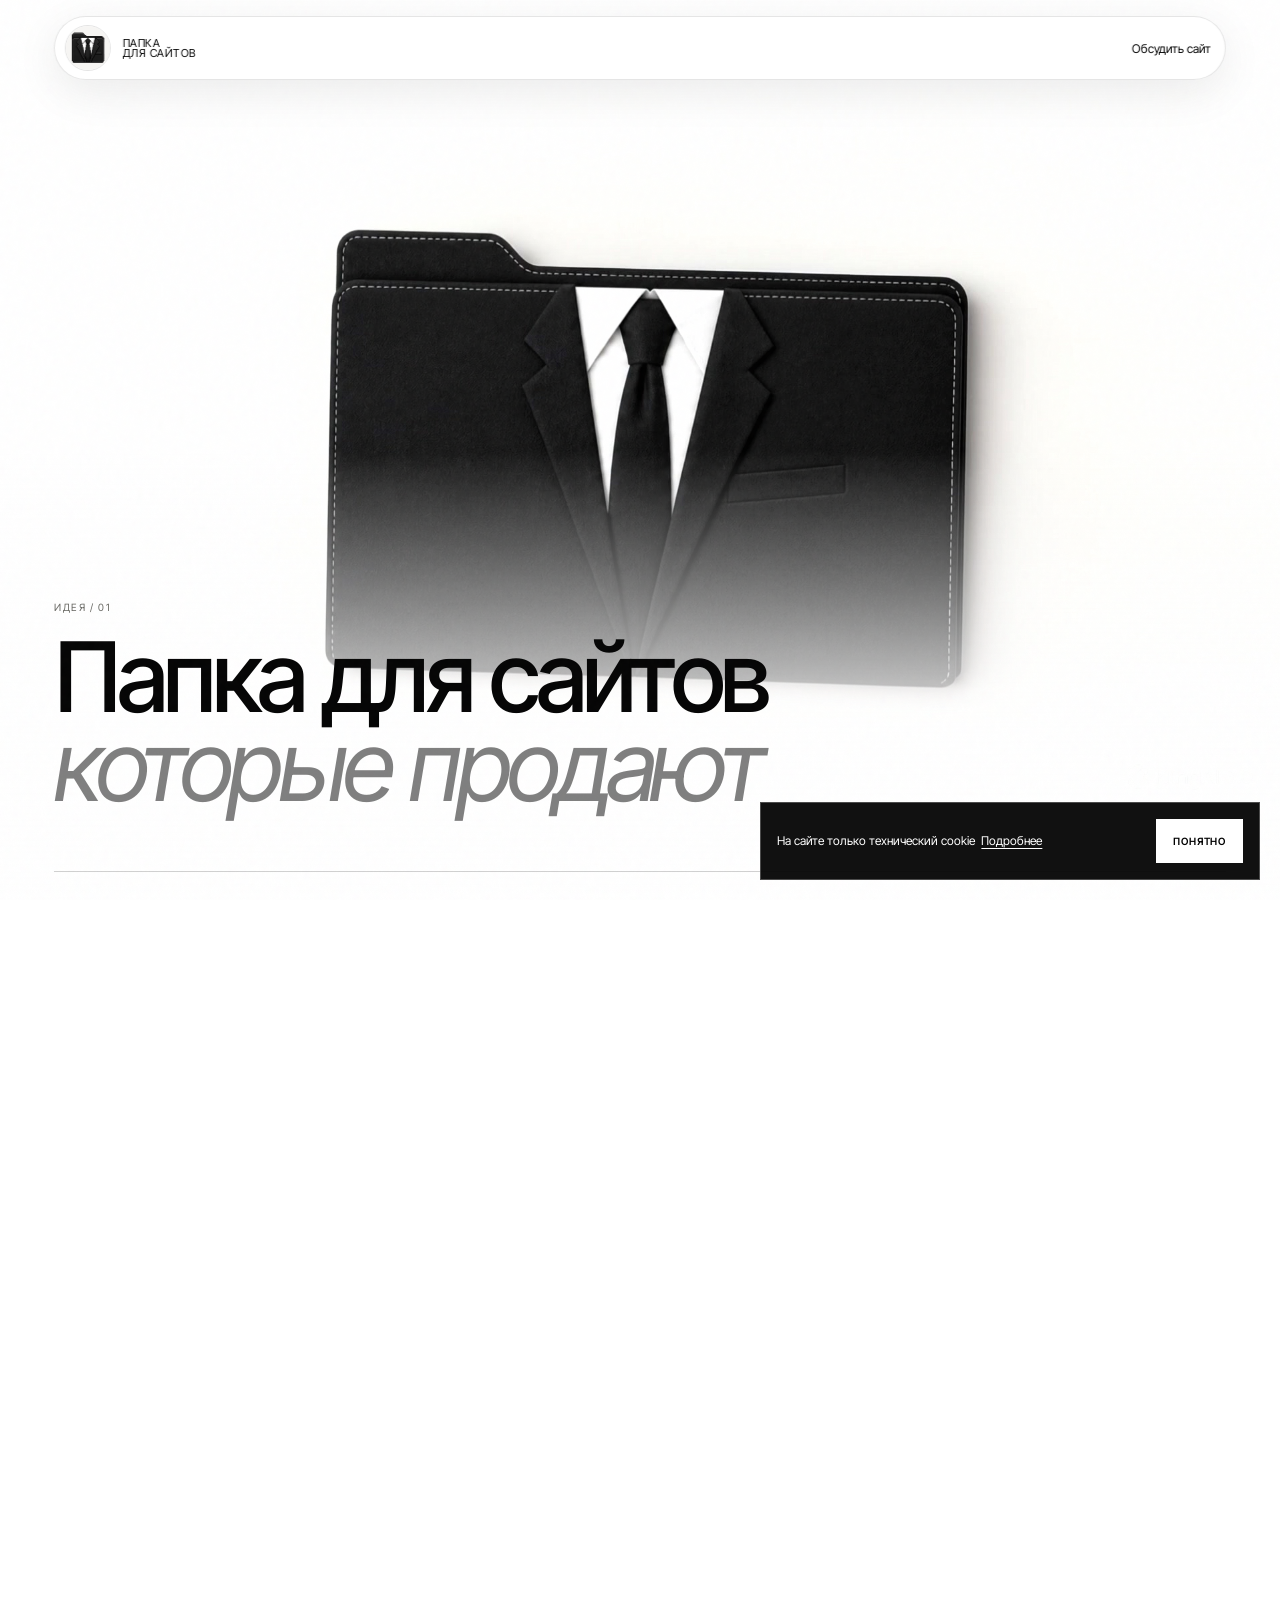
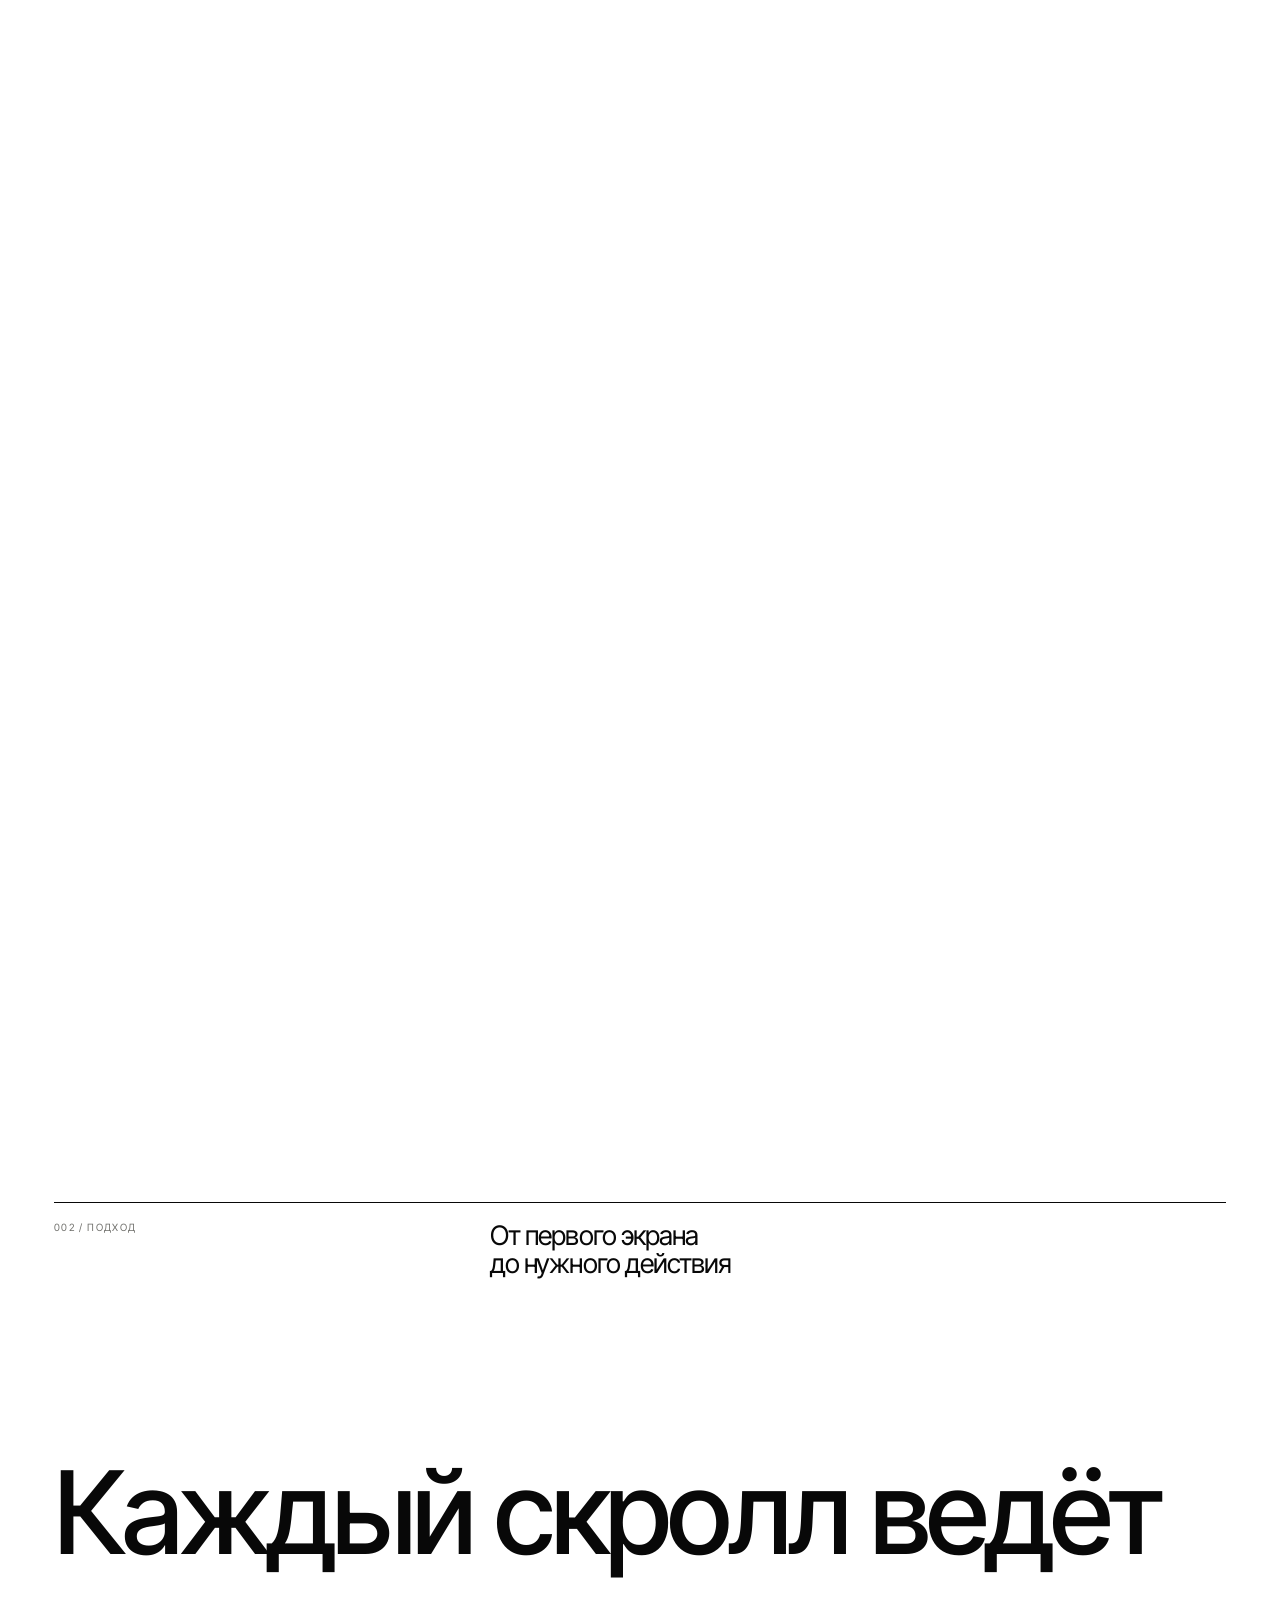
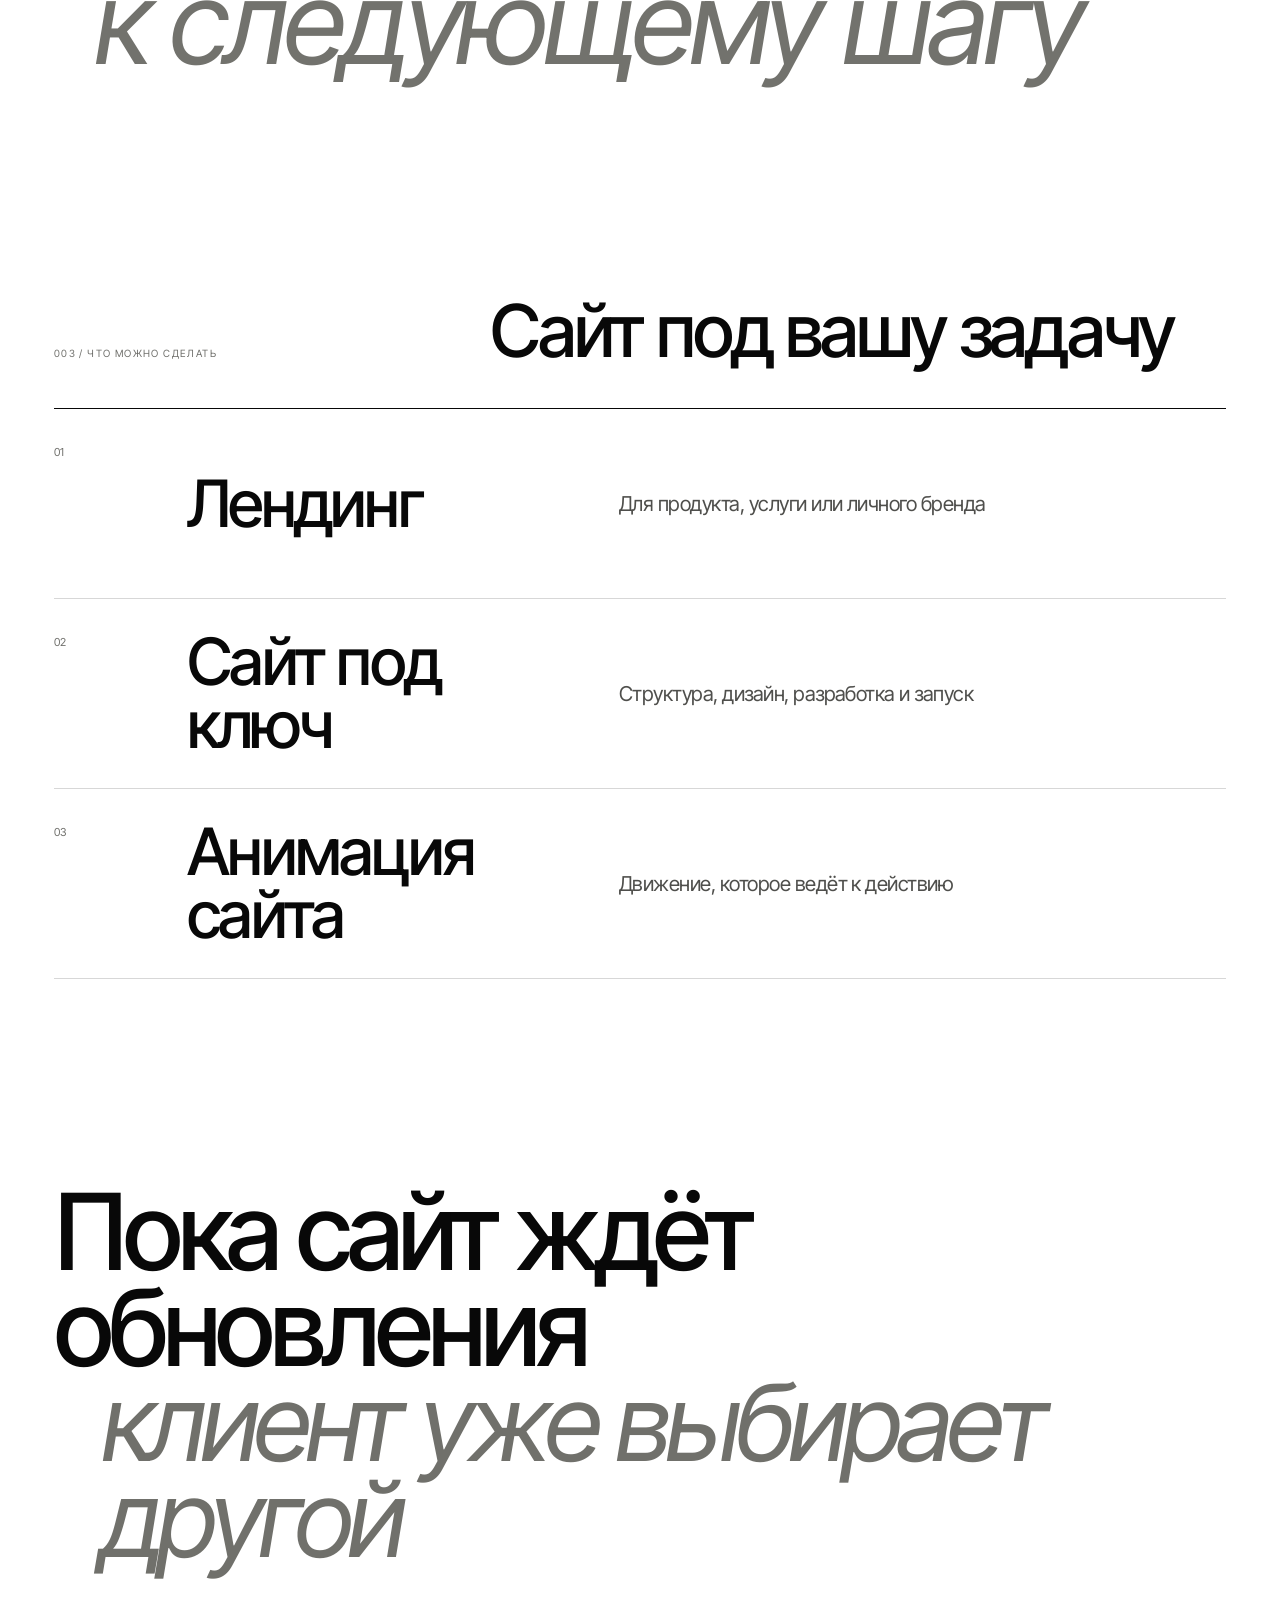
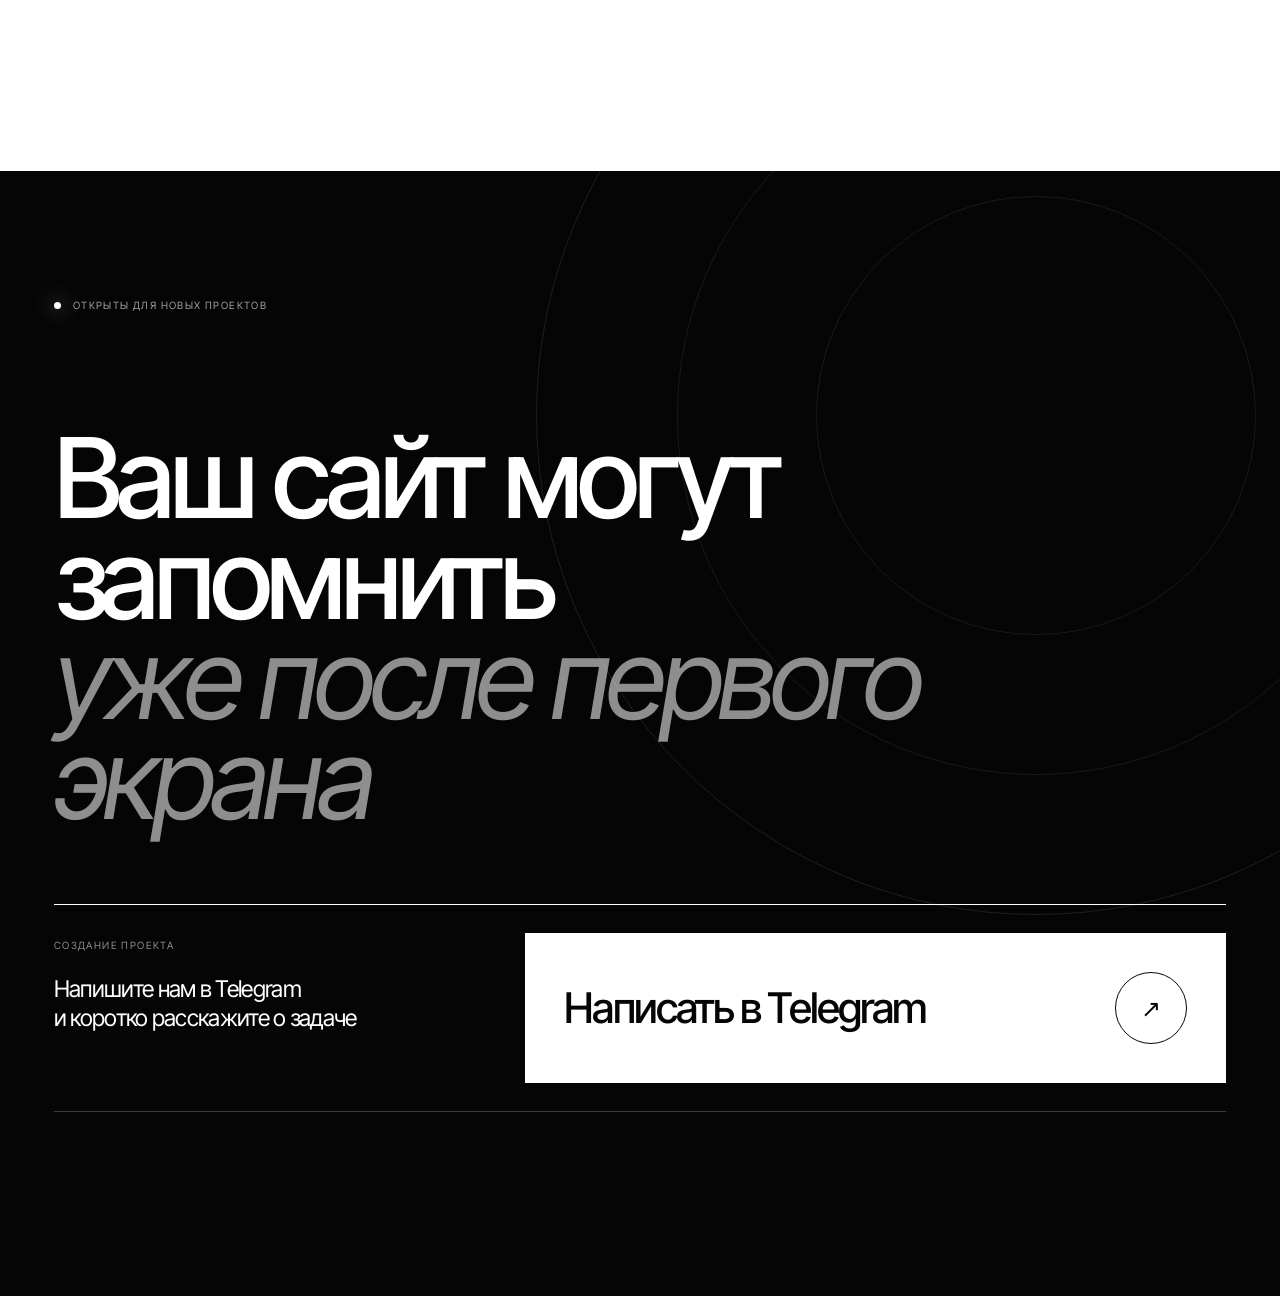
==== index.html @ aedc1858 "Restore folder-led hero and simplify contact" ====
<!doctype html>
<html lang="ru">
<head>
  <meta charset="UTF-8">
  <meta name="viewport" content="width=device-width, initial-scale=1.0">
  <meta name="description" content="Лендинги и сайты под ключ с сильной структурой, выразительным визуалом и анимацией">
  <meta name="theme-color" content="#ffffff">
  <title>Папка для сайтов, которые продают</title>
  <link rel="stylesheet" href="styles.css?v=20260715-4">
</head>
<body>
  <a class="skip-link" href="#main">Перейти к содержанию</a>
  <div class="grain" aria-hidden="true"></div>
  <div class="cursor-dot" aria-hidden="true"></div>

  <header class="site-header" data-header>
    <a class="brand" href="#top" aria-label="Папка для сайтов, наверх">
      <img class="brand-logo" src="logo-folder.jpg" alt="">
      <span>Папка<br>для сайтов</span>
    </a>
    <a class="header-link" href="#contact">Обсудить сайт</a>
  </header>

  <main id="main">
    <section class="attention-story folder-showcase" id="top" aria-label="Папка для сайтов, которые продают" data-attention-story>
      <div class="attention-stage">
        <video class="attention-video" data-attention-video muted playsinline preload="auto" poster="folder-scroll-poster.jpg" aria-label="Чёрная папка раскрывается и показывает страницы сайтов">
          <source src="folder-scroll-web.mp4" type="video/mp4">
        </video>
        <div class="attention-vignette" aria-hidden="true"></div>
        <div class="attention-lines" aria-hidden="true"></div>

        <div class="attention-copy is-active" data-attention-copy>
          <span>Идея / 01</span>
          <h1>Папка для сайтов<br><em>которые продают</em></h1>
        </div>

        <div class="attention-copy" data-attention-copy>
          <span>Внутри / 02</span>
          <h2>Структура и визуал<br><em>движение и разработка</em></h2>
        </div>

        <div class="attention-copy attention-copy-final" data-attention-copy>
          <span>Результат / 03</span>
          <h2>Каждый экран ведёт<br><em>к следующему действию</em></h2>
          <a href="#contact">Хочу такой сайт <span aria-hidden="true">↘</span></a>
        </div>

        <div class="attention-progress" aria-hidden="true"><i data-attention-progress></i></div>
      </div>
    </section>

    <section class="approach" id="approach">
      <div class="wrap">
        <div class="approach-top reveal">
          <span>002 / Подход</span>
          <p>От первого экрана<br>до нужного действия</p>
        </div>

        <h2 class="approach-title reveal">Каждый скролл ведёт<br><em>к следующему шагу</em></h2>

      </div>
    </section>

    <section class="services" id="services">
      <div class="wrap">
        <div class="services-head reveal">
          <span>003 / Что можно сделать</span>
          <h2>Сайт под вашу задачу</h2>
        </div>

        <div class="service-list">
          <article class="service reveal">
            <span>01</span>
            <h3>Лендинг</h3>
            <p>Для продукта, услуги или личного бренда</p>
          </article>
          <article class="service reveal">
            <span>02</span>
            <h3>Сайт под ключ</h3>
            <p>Структура, дизайн, разработка и запуск</p>
          </article>
          <article class="service reveal">
            <span>03</span>
            <h3>Анимация сайта</h3>
            <p>Движение, которое ведёт к действию</p>
          </article>
        </div>

        <p class="fomo-line reveal">Пока сайт ждёт обновления<br><em>клиент уже выбирает другой</em></p>
      </div>
    </section>

    <section class="contact dark-section" id="contact">
      <div class="contact-orbit" aria-hidden="true"></div>
      <div class="wrap contact-inner">
        <p class="contact-label reveal"><span></span> Открыты для новых проектов</p>
        <h2 class="reveal">Ваш сайт могут запомнить<br><em>уже после первого экрана</em></h2>

        <div class="contact-panel reveal">
          <div class="contact-copy">
            <span>Создание проекта</span>
            <p>Напишите нам в Telegram<br>и коротко расскажите о задаче</p>
          </div>
          <a class="telegram-cta" href="https://telegram.me/kudaevgram" target="_blank" rel="noopener noreferrer">
            <strong>Написать в Telegram</strong>
            <i aria-hidden="true">↗</i>
          </a>
        </div>

        <footer class="footer reveal">
          <span>© 2026</span>
          <div>
            <a href="https://telegram.me/kudaevgram" target="_blank" rel="noopener noreferrer">Telegram</a>
            <a href="privacy.html">Конфиденциальность</a>
            <a href="cookies.html">Cookies</a>
          </div>
          <button type="button" data-to-top>Наверх ↑</button>
        </footer>
      </div>
    </section>
  </main>

  <aside class="cookie-notice" data-cookie-notice hidden aria-label="Уведомление о cookies">
    <p>На сайте только технический cookie <a href="cookies.html">Подробнее</a></p>
    <button type="button" data-cookie-accept>Понятно</button>
  </aside>

  <script src="script.js?v=20260715-2"></script>
</body>
</html>
---- styles.css ----
@font-face {
  font-family: "Inter Tight";
  src: url("fonts/inter-tight-cyrillic.woff2") format("woff2");
  font-style: normal;
  font-weight: 400 600;
  font-display: swap;
  unicode-range: U+0301, U+0400-045F, U+0490-0491, U+04B0-04B1, U+2116;
}

@font-face {
  font-family: "Inter Tight";
  src: url("fonts/inter-tight-latin.woff2") format("woff2");
  font-style: normal;
  font-weight: 400 600;
  font-display: swap;
  unicode-range: U+0000-00FF, U+0131, U+0152-0153, U+02BB-02BC, U+02C6, U+02DA, U+02DC, U+0304, U+0308, U+0329, U+2000-206F, U+20AC, U+2122, U+2191, U+2193, U+2212, U+2215, U+FEFF, U+FFFD;
}

@font-face {
  font-family: "Inter Tight";
  src: url("fonts/inter-tight-italic-cyrillic.woff2") format("woff2");
  font-style: italic;
  font-weight: 400 600;
  font-display: swap;
  unicode-range: U+0301, U+0400-045F, U+0490-0491, U+04B0-04B1, U+2116;
}

@font-face {
  font-family: "Inter Tight";
  src: url("fonts/inter-tight-italic-latin.woff2") format("woff2");
  font-style: italic;
  font-weight: 400 600;
  font-display: swap;
  unicode-range: U+0000-00FF, U+0131, U+0152-0153, U+02BB-02BC, U+02C6, U+02DA, U+02DC, U+0304, U+0308, U+0329, U+2000-206F, U+20AC, U+2122, U+2191, U+2193, U+2212, U+2215, U+FEFF, U+FFFD;
}

:root {
  --paper: #fff;
  --ink: #080808;
  --muted: #6f6f6b;
  --line: rgba(8, 8, 8, .16);
  --line-dark: rgba(255, 255, 255, .22);
  --pad: clamp(20px, 4.2vw, 72px);
  --ease: cubic-bezier(.16, 1, .3, 1);
}

* { box-sizing: border-box; }

html { scroll-behavior: smooth; }

body {
  margin: 0;
  color: var(--ink);
  background: var(--paper);
  font-family: "Inter Tight", Inter, -apple-system, BlinkMacSystemFont, "Helvetica Neue", Arial, sans-serif;
  font-kerning: normal;
  text-rendering: optimizeLegibility;
  overflow-x: hidden;
}

a { color: inherit; text-decoration: none; }
button { color: inherit; font: inherit; }
img, video { display: block; max-width: 100%; }
em { font-style: italic; font-weight: 400; }

a:focus-visible,
button:focus-visible {
  outline: 2px solid currentColor;
  outline-offset: 4px;
}

.skip-link {
  position: fixed;
  z-index: 300;
  top: 10px;
  left: 10px;
  padding: 12px 16px;
  background: #fff;
  color: #000;
  transform: translateY(-160%);
  transition: transform .2s ease;
}

.skip-link:focus { transform: none; }

.wrap {
  width: min(1440px, calc(100% - var(--pad) * 2));
  margin-inline: auto;
}

.grain {
  position: fixed;
  inset: 0;
  z-index: 90;
  pointer-events: none;
  opacity: .026;
  background-image: url("data:image/svg+xml,%3Csvg viewBox='0 0 180 180' xmlns='http://www.w3.org/2000/svg'%3E%3Cfilter id='n'%3E%3CfeTurbulence type='fractalNoise' baseFrequency='.72' numOctaves='4' stitchTiles='stitchTiles'/%3E%3C/filter%3E%3Crect width='100%25' height='100%25' filter='url(%23n)' opacity='.9'/%3E%3C/svg%3E");
}

.cursor-dot {
  position: fixed;
  z-index: 200;
  top: 0;
  left: 0;
  width: 12px;
  height: 12px;
  border-radius: 50%;
  background: #fff;
  mix-blend-mode: difference;
  pointer-events: none;
  transform: translate(-100px, -100px);
  transition: width .2s ease, height .2s ease;
}

.cursor-dot.is-active { width: 34px; height: 34px; }

.site-header {
  position: fixed;
  z-index: 100;
  top: 16px;
  left: 50%;
  width: min(1440px, calc(100% - var(--pad) * 2));
  height: 64px;
  display: flex;
  align-items: center;
  justify-content: space-between;
  padding: 8px 14px 8px 10px;
  color: var(--ink);
  background: rgba(255, 255, 255, .76);
  border: 1px solid rgba(8, 8, 8, .1);
  border-radius: 999px;
  box-shadow: 0 12px 44px rgba(0, 0, 0, .08);
  backdrop-filter: blur(22px) saturate(1.15);
  -webkit-backdrop-filter: blur(22px) saturate(1.15);
  pointer-events: none;
  transform: translateX(-50%);
  transition: color .3s ease, background .3s ease, border-color .3s ease, box-shadow .3s ease;
}

.site-header.is-dark {
  color: #fff;
  background: rgba(12, 12, 12, .68);
  border-color: rgba(255, 255, 255, .16);
  box-shadow: 0 14px 48px rgba(0, 0, 0, .22);
}

.brand,
.header-link { pointer-events: auto; }

.brand {
  display: inline-flex;
  align-items: center;
  gap: 12px;
  min-height: 48px;
  font-size: 11px;
  line-height: .95;
  text-transform: uppercase;
  letter-spacing: .04em;
}

.brand-logo {
  width: 46px;
  height: 46px;
  object-fit: cover;
  border-radius: 50%;
  border: 1px solid rgba(127, 127, 127, .22);
}

.header-link {
  min-height: 48px;
  display: inline-flex;
  align-items: center;
  font-size: 12px;
  transition: opacity .2s ease;
}

.header-link:hover { opacity: .55; }

.folder-story { position: relative; height: 310vh; background: #fff; }

.folder-stage {
  position: sticky;
  top: 0;
  height: 100svh;
  min-height: 620px;
  overflow: hidden;
  background: #fff;
}

.folder-grid {
  position: absolute;
  inset: 0;
  z-index: 0;
  opacity: .22;
  background-image:
    linear-gradient(rgba(0, 0, 0, .045) 1px, transparent 1px),
    linear-gradient(90deg, rgba(0, 0, 0, .045) 1px, transparent 1px);
  background-size: 8vw 8vw;
  mask-image: linear-gradient(to bottom, #000, transparent 70%);
}

.folder-media {
  position: absolute;
  z-index: 1;
  inset: clamp(320px, 38vh, 370px) 0 0;
  opacity: 1;
  transform: scale(1.01);
  will-change: transform, opacity;
}

.folder-video {
  width: 100%;
  height: 100%;
  object-fit: contain;
  object-position: center bottom;
  background: #fff;
  filter: contrast(1.015) brightness(1.01);
  transform-origin: center bottom;
  will-change: transform;
}

.hero-copy {
  position: absolute;
  z-index: 3;
  left: var(--pad);
  right: var(--pad);
  top: clamp(136px, 16vh, 160px);
  max-width: min(1040px, calc(100% - var(--pad) * 2));
  will-change: transform, opacity;
}

.section-code,
.hero-copy p {
  margin: 0 0 18px;
  color: #5f5f5b;
  font-size: 10px;
  font-weight: 600;
  text-transform: uppercase;
  letter-spacing: .14em;
}

.hero-copy h1 {
  max-width: 1040px;
  margin: 0;
  color: #000;
  font-size: clamp(56px, 5.6vw, 102px);
  line-height: .95;
  letter-spacing: -.036em;
  font-weight: 500;
  text-wrap: balance;
}

.hero-copy h1 em {
  display: inline-block;
  margin-left: .34em;
  font-size: .9em;
}

.folder-finish {
  position: absolute;
  z-index: 4;
  left: var(--pad);
  top: clamp(126px, 15.5vh, 164px);
  opacity: 0;
  transform: translateY(30px);
  will-change: transform, opacity;
}

.folder-finish p {
  margin: 0 0 14px;
  color: #6d6d68;
  font-size: 10px;
  font-weight: 600;
  text-transform: uppercase;
  letter-spacing: .14em;
}

.folder-finish strong {
  display: block;
  margin-bottom: 22px;
  font-size: clamp(46px, 5vw, 80px);
  line-height: .96;
  letter-spacing: -.04em;
  font-weight: 500;
}

.folder-finish a,
.attention-copy a {
  min-height: 44px;
  display: inline-flex;
  align-items: center;
  gap: 20px;
  border-bottom: 1px solid;
  font-size: 14px;
}

.scroll-cue {
  position: absolute;
  z-index: 5;
  right: var(--pad);
  bottom: 32px;
  display: flex;
  align-items: center;
  gap: 16px;
  color: #555;
  font-size: 9px;
  text-transform: uppercase;
  letter-spacing: .14em;
}

.scroll-cue i {
  width: 1px;
  height: 42px;
  background: #111;
  transform-origin: top;
  animation: scrollCue 1.6s ease-in-out infinite;
}

.story-progress {
  position: absolute;
  z-index: 6;
  right: 20px;
  top: 50%;
  display: flex;
  flex-direction: column;
  align-items: center;
  gap: 9px;
  color: #686864;
  font-size: 8px;
}

.story-progress > i {
  width: 1px;
  height: 80px;
  background: rgba(0, 0, 0, .18);
}

.story-progress b {
  display: block;
  width: 1px;
  height: 100%;
  background: #000;
  transform: scaleY(0);
  transform-origin: top;
}

.attention-story { position: relative; height: 350vh; background: #050505; color: #fff; }

.attention-stage {
  position: sticky;
  top: 0;
  height: 100svh;
  min-height: 620px;
  overflow: hidden;
  background: #050505;
}

.attention-video {
  position: absolute;
  z-index: 0;
  inset: 0;
  width: 100%;
  height: 100%;
  object-fit: cover;
  background: #050505;
  filter: grayscale(1) contrast(1.08);
  will-change: transform;
}

.attention-vignette {
  position: absolute;
  z-index: 1;
  inset: 0;
  background:
    linear-gradient(90deg, rgba(0, 0, 0, .78) 0%, rgba(0, 0, 0, .15) 62%, rgba(0, 0, 0, .48) 100%),
    linear-gradient(0deg, rgba(0, 0, 0, .68), transparent 48%);
}

.attention-lines {
  position: absolute;
  z-index: 2;
  inset: 0;
  opacity: .15;
  background-image: linear-gradient(90deg, transparent calc(50% - .5px), rgba(255, 255, 255, .36) 50%, transparent calc(50% + .5px));
}

.attention-copy {
  position: absolute;
  z-index: 3;
  left: var(--pad);
  right: var(--pad);
  bottom: clamp(74px, 10vh, 120px);
  opacity: 0;
  transform: translateY(36px);
  pointer-events: none;
  will-change: transform, opacity;
}

.attention-copy.is-active { pointer-events: auto; }

.attention-copy > span {
  display: block;
  margin-bottom: 20px;
  color: rgba(255, 255, 255, .65);
  font-size: 10px;
  text-transform: uppercase;
  letter-spacing: .16em;
}

.attention-copy :is(h1, h2) {
  max-width: 1240px;
  margin: 0;
  font-size: clamp(58px, 7.6vw, 132px);
  line-height: .91;
  letter-spacing: -.045em;
  font-weight: 500;
}

.attention-copy :is(h1, h2) em { color: rgba(255, 255, 255, .6); }

.attention-copy a {
  margin-top: 32px;
  color: #fff;
}

.attention-progress {
  position: absolute;
  z-index: 5;
  left: var(--pad);
  right: var(--pad);
  bottom: 28px;
  height: 1px;
  background: rgba(255, 255, 255, .18);
}

.attention-progress i {
  display: block;
  width: 100%;
  height: 1px;
  background: #fff;
  transform: scaleX(0);
  transform-origin: left;
}

.approach {
  position: relative;
  padding: clamp(110px, 15vw, 220px) 0 clamp(130px, 17vw, 260px);
  background: #fff;
}

.approach-top {
  display: grid;
  grid-template-columns: .7fr 1.3fr;
  gap: 40px;
  align-items: start;
  padding-top: 18px;
  border-top: 1px solid var(--ink);
}

.approach-top span,
.services-head > span {
  color: var(--muted);
  font-size: 10px;
  text-transform: uppercase;
  letter-spacing: .14em;
}

.approach-top p {
  margin: 0;
  font-size: clamp(20px, 2.1vw, 34px);
  line-height: 1.05;
  letter-spacing: -.035em;
}

.approach-title {
  margin: clamp(100px, 14vw, 210px) 0 0;
  font-size: clamp(60px, 9vw, 148px);
  line-height: .96;
  letter-spacing: -.035em;
  font-weight: 500;
}

.approach-title em { display: inline-block; margin-left: .36em; color: #72726d; }

.services { padding: 0 0 clamp(130px, 16vw, 240px); background: #fff; }

.services-head {
  display: grid;
  grid-template-columns: .7fr 1.3fr;
  gap: 40px;
  align-items: baseline;
  padding-bottom: 40px;
}

.services-head h2 {
  margin: 0;
  font-size: clamp(42px, 5.7vw, 86px);
  line-height: 1;
  letter-spacing: -.04em;
  font-weight: 500;
}

.service-list { border-top: 1px solid var(--ink); }

.service {
  display: grid;
  grid-template-columns: .18fr .72fr 1.1fr;
  gap: 34px;
  align-items: center;
  min-height: 190px;
  border-bottom: 1px solid var(--line);
}

.service > span {
  color: var(--muted);
  font-size: 11px;
  align-self: start;
  padding-top: 36px;
}

.service h3 {
  margin: 0;
  font-size: clamp(40px, 5.1vw, 82px);
  line-height: .96;
  letter-spacing: -.042em;
  font-weight: 500;
}

.service p {
  max-width: 390px;
  margin: 0;
  color: #4f4f4c;
  font-size: clamp(17px, 1.6vw, 25px);
  line-height: 1.3;
  letter-spacing: -.025em;
}

.fomo-line {
  margin: clamp(130px, 16vw, 230px) 0 0;
  font-size: clamp(55px, 8.3vw, 132px);
  line-height: .9;
  letter-spacing: -.048em;
  font-weight: 500;
}

.fomo-line em { display: inline-block; margin-left: .45em; color: #70706b; }

.contact {
  position: relative;
  min-height: 100svh;
  padding-top: clamp(90px, 10vw, 150px);
  overflow: hidden;
  background: #050505;
  color: #fff;
}

.contact-orbit {
  position: absolute;
  width: min(1000px, 80vw);
  aspect-ratio: 1;
  right: -20vw;
  top: -20vw;
  border: 1px solid rgba(255, 255, 255, .1);
  border-radius: 50%;
}

.contact-orbit::before,
.contact-orbit::after {
  content: "";
  position: absolute;
  inset: 14%;
  border: 1px solid rgba(255, 255, 255, .08);
  border-radius: inherit;
}

.contact-orbit::after { inset: 28%; }

.contact-inner { position: relative; z-index: 1; min-height: calc(100svh - 90px); display: flex; flex-direction: column; }

.contact-label {
  margin: 0;
  display: flex;
  align-items: center;
  gap: 12px;
  color: rgba(255, 255, 255, .62);
  font-size: 10px;
  text-transform: uppercase;
  letter-spacing: .14em;
}

.contact-label span { width: 7px; height: 7px; border-radius: 50%; background: #fff; box-shadow: 0 0 20px rgba(255, 255, 255, .8); }

.contact h2 {
  margin: clamp(95px, 13vh, 150px) 0 75px;
  font-size: clamp(60px, 8.7vw, 140px);
  line-height: .9;
  letter-spacing: -.048em;
  font-weight: 500;
}

.contact h2 em { color: rgba(255, 255, 255, .55); }

.contact-panel {
  display: grid;
  grid-template-columns: minmax(240px, .72fr) minmax(480px, 1.28fr);
  gap: clamp(30px, 6vw, 100px);
  align-items: stretch;
  padding: 28px 0;
  border-top: 1px solid #fff;
  border-bottom: 1px solid var(--line-dark);
}

.contact-copy > span {
  color: rgba(255, 255, 255, .55);
  font-size: 10px;
  text-transform: uppercase;
  letter-spacing: .14em;
}

.contact-copy p {
  margin: 22px 0 0;
  font-size: clamp(19px, 1.8vw, 28px);
  line-height: 1.25;
  letter-spacing: -.03em;
}

.telegram-cta {
  display: grid;
  grid-template-columns: 1fr auto;
  grid-template-areas: "title icon";
  align-items: center;
  gap: 8px 25px;
  min-height: 150px;
  padding: 22px clamp(22px, 3vw, 44px);
  background: #fff;
  color: #050505;
  border: 1px solid #fff;
  transition: background .25s ease, color .25s ease;
}

.telegram-cta strong {
  grid-area: title;
  align-self: center;
  font-size: clamp(31px, 3.3vw, 52px);
  font-weight: 500;
  line-height: .95;
  letter-spacing: -.045em;
}

.telegram-cta i {
  grid-area: icon;
  width: 72px;
  height: 72px;
  display: grid;
  place-items: center;
  border: 1px solid;
  border-radius: 50%;
  font-size: 24px;
  font-style: normal;
  transition: transform .3s var(--ease);
}

.telegram-cta:hover { background: transparent; color: #fff; }
.telegram-cta:hover i { transform: rotate(45deg); }

.footer {
  margin-top: 85px;
  padding: 25px 0 30px;
  display: flex;
  justify-content: space-between;
  align-items: center;
  color: rgba(255, 255, 255, .5);
  font-size: 10px;
  text-transform: uppercase;
  letter-spacing: .12em;
}

.footer div { display: flex; gap: 30px; }
.footer a:hover { color: #fff; }
.footer button { min-height: 44px; padding: 0; border: 0; background: transparent; cursor: pointer; text-transform: inherit; letter-spacing: inherit; }

.cookie-notice {
  position: fixed;
  z-index: 220;
  right: 20px;
  bottom: 20px;
  width: min(500px, calc(100vw - 40px));
  padding: 16px;
  display: flex;
  align-items: center;
  gap: 20px;
  background: rgba(8, 8, 8, .96);
  border: 1px solid rgba(255, 255, 255, .25);
  color: #fff;
  opacity: 0;
  transform: translateY(18px);
  transition: opacity .3s ease, transform .3s var(--ease);
}

.cookie-notice[hidden] { display: none; }
.cookie-notice.is-visible { opacity: 1; transform: none; }
.cookie-notice p { flex: 1; margin: 0; font-size: 12px; line-height: 1.4; }
.cookie-notice a { margin-left: .28em; text-decoration: underline; text-underline-offset: 3px; }
.cookie-notice button { min-height: 44px; padding: 0 16px; border: 1px solid #fff; background: #fff; color: #000; font-size: 10px; font-weight: 600; text-transform: uppercase; letter-spacing: .08em; cursor: pointer; }

.reveal {
  opacity: 0;
  transform: translateY(42px);
  transition: opacity .7s ease, transform .8s var(--ease);
}

.reveal.is-visible { opacity: 1; transform: none; }

/* Legal pages */
.legal-page { background: #fff; }
.legal-page .site-header { background: rgba(255, 255, 255, .9); border: 1px solid var(--line); }
.legal-page .site-header nav { display: flex; align-items: center; gap: 26px; pointer-events: auto; font-size: 11px; }
.legal-page .header-contact { min-height: 44px; display: inline-flex; align-items: center; gap: 10px; }
.legal-main { min-height: 100vh; padding: 150px var(--pad) 90px; }
.legal-wrap { width: min(930px, 100%); margin-inline: auto; }
.legal-kicker { color: var(--muted); font-size: 10px; font-weight: 600; text-transform: uppercase; letter-spacing: .14em; }
.legal-main h1 { max-width: 850px; margin: 26px 0 22px; font-size: clamp(52px, 8vw, 118px); line-height: .94; letter-spacing: -.045em; font-weight: 600; }
.legal-main h1 em { color: #74746f; }
.legal-meta { margin: 0 0 80px; color: var(--muted); font-size: 14px; line-height: 1.6; }
.legal-section { display: grid; grid-template-columns: minmax(150px, .38fr) 1fr; gap: 45px; padding: 34px 0 44px; border-top: 1px solid var(--line); }
.legal-section h2 { margin: 0; font-size: 14px; font-weight: 600; letter-spacing: -.02em; }
.legal-section div { max-width: 640px; }
.legal-section p, .legal-section li { margin: 0 0 14px; color: #3f403d; font-size: 15px; line-height: 1.65; }
.legal-section ul { margin: 0; padding-left: 18px; }
.legal-section a { text-decoration: underline; text-underline-offset: 3px; }
.legal-footer { display: flex; justify-content: space-between; gap: 30px; padding-top: 28px; border-top: 1px solid var(--ink); color: var(--muted); font-size: 10px; text-transform: uppercase; letter-spacing: .1em; }

@keyframes scrollCue {
  0%, 100% { transform: scaleY(.18); opacity: .35; }
  50% { transform: scaleY(1); opacity: 1; }
}

@media (min-width: 901px) and (min-aspect-ratio: 3 / 2) {
  .folder-video { transform: scale(1.08); }
}

@media (max-width: 900px) {
  :root { --pad: clamp(20px, 5vw, 42px); }

  .site-header { height: 62px; }
  .folder-story { height: 280vh; }
  .folder-stage, .attention-stage { min-height: 560px; }
  .folder-video { object-fit: contain; }
  .hero-copy { top: clamp(132px, 16vh, 154px); }
  .hero-copy h1 { font-size: clamp(52px, 8vw, 76px); }
  .story-progress { display: none; }
  .attention-copy :is(h1, h2) { font-size: clamp(54px, 9vw, 90px); }
  .approach-top, .services-head { grid-template-columns: 1fr; }
  .approach-top p { margin-top: 55px; }
  .service { grid-template-columns: 54px 1fr; gap: 20px; padding: 42px 0; }
  .service > span { grid-row: 1 / span 2; padding-top: 6px; }
  .service p { margin-top: 4px; }
  .contact-panel { grid-template-columns: 1fr; }
}

@media (max-width: 700px) {
  :root { --pad: 20px; }

  .site-header {
    top: calc(10px + env(safe-area-inset-top));
    width: calc(100% - 24px);
    height: 58px;
    padding: 7px 12px 7px 7px;
  }

  .brand span { display: none; }
  .brand-logo { width: 42px; height: 42px; }
  .header-link { display: inline-flex; font-size: 11px; }

  .folder-story {
    height: 180dvh;
    background: #fff;
  }

  .folder-stage {
    height: 100dvh;
    min-height: 540px;
    background: #fff;
  }

  .folder-grid { opacity: .12; background-size: 25vw 25vw; }
  .story-progress { display: none; }

  .folder-media {
    display: block;
    inset: clamp(278px, 36dvh, 340px) -18vw auto;
    height: min(42dvh, 360px);
    transform: scale(1);
    transform-origin: left top;
  }

  .folder-video {
    object-fit: contain;
    object-position: center top;
    transform: none;
  }

  .hero-copy {
    top: max(118px, calc(94px + env(safe-area-inset-top)));
    bottom: auto;
    left: var(--pad);
    right: var(--pad);
  }

  .hero-copy p { margin-bottom: 16px; }

  .hero-copy h1 {
    max-width: 100%;
    -webkit-text-stroke: 0;
    text-shadow: none;
    font-size: clamp(50px, 14.4vw, 62px);
    line-height: .91;
    letter-spacing: -.04em;
  }

  .hero-copy h1 em {
    display: block;
    margin: .12em 0 0 .1em;
    font-size: .78em;
    white-space: nowrap;
  }

  .folder-finish {
    display: block;
    top: max(270px, 34dvh);
    left: var(--pad);
    right: var(--pad);
  }

  .folder-finish p { margin-bottom: 12px; }

  .folder-finish strong {
    max-width: 340px;
    margin-bottom: 18px;
    font-size: clamp(48px, 13.4vw, 58px);
    line-height: .94;
    letter-spacing: -.036em;
  }

  .folder-finish a {
    min-height: 46px;
    font-size: 13px;
  }

  .scroll-cue {
    left: var(--pad);
    right: auto;
    bottom: calc(20px + env(safe-area-inset-bottom));
  }

  .attention-story { height: 310dvh; }
  .attention-stage { height: 100dvh; min-height: 540px; }

  .attention-video {
    object-fit: contain;
    transform: scale(1.08);
  }

  .attention-vignette {
    background:
      linear-gradient(0deg, rgba(0, 0, 0, .88) 0%, rgba(0, 0, 0, .12) 65%, rgba(0, 0, 0, .34) 100%);
  }

  .attention-lines { display: none; }

  .attention-copy {
    left: var(--pad);
    right: var(--pad);
    bottom: max(72px, 11dvh);
  }

  .attention-copy > span { margin-bottom: 14px; font-size: 9px; }

  .attention-copy :is(h1, h2) {
    font-size: clamp(46px, 13.2vw, 70px);
    line-height: .93;
    letter-spacing: -.043em;
  }

  .attention-copy :is(h1, h2) br { display: none; }
  .attention-copy :is(h1, h2) em { display: block; margin-top: .1em; }
  .attention-copy a { margin-top: 24px; font-size: 13px; }
  .attention-progress { bottom: calc(18px + env(safe-area-inset-bottom)); }

  .approach { padding: 100px 0 130px; }
  .approach-top { gap: 0; }
  .approach-top p { margin-top: 42px; font-size: 24px; }

  .approach-title {
    margin: 110px 0 0;
    font-size: clamp(50px, 14vw, 72px);
    line-height: .97;
    letter-spacing: -.034em;
  }

  .approach-title em { display: block; margin: .1em 0 0 .12em; }

  .services { padding-bottom: 140px; }
  .services-head { gap: 38px; padding-bottom: 28px; }
  .services-head h2 { font-size: 48px; }

  .service {
    grid-template-columns: 36px 1fr;
    min-height: 0;
    gap: 10px;
    padding: 34px 0 38px;
  }

  .service h3 { font-size: clamp(40px, 12vw, 58px); }
  .service p { max-width: 280px; font-size: 17px; line-height: 1.3; }
  .service > span { padding-top: 4px; }

  .fomo-line {
    margin-top: 125px;
    font-size: clamp(50px, 14.5vw, 72px);
    line-height: .91;
  }

  .fomo-line em { display: block; margin: .12em 0 0 .16em; }

  .contact { padding-top: 90px; }
  .contact-inner { min-height: calc(100dvh - 90px); }
  .contact h2 { margin: 100px 0 58px; font-size: clamp(50px, 14vw, 72px); line-height: .91; }
  .contact h2 br { display: none; }
  .contact h2 em { display: block; margin-top: .1em; }
  .contact-panel { gap: 34px; padding: 24px 0; }
  .contact-copy p { font-size: 20px; }

  .telegram-cta {
    min-height: 164px;
    padding: 20px;
    grid-template-columns: 1fr auto;
  }

  .telegram-cta strong { font-size: clamp(30px, 9.5vw, 42px); }
  .telegram-cta i { width: 54px; height: 54px; }
  .footer { flex-wrap: wrap; gap: 22px; }
  .footer div { order: 3; width: 100%; flex-wrap: wrap; gap: 12px 24px; }

  .cookie-notice {
    left: 12px;
    right: auto;
    bottom: calc(12px + env(safe-area-inset-bottom));
    width: calc(100% - 24px);
    padding: 12px;
    gap: 12px;
    border-radius: 12px;
  }

  .cookie-notice p { font-size: 10px; }
  .cookie-notice button { min-height: 44px; padding-inline: 13px; font-size: 9px; }

  .legal-page .site-header nav a:not(.header-contact) { display: none; }
  .legal-main { padding-top: 115px; }
  .legal-main h1 { margin-top: 20px; }
  .legal-meta { margin-bottom: 55px; }
  .legal-section { grid-template-columns: 1fr; gap: 20px; }
  .legal-footer { flex-direction: column; }
}

@media (max-width: 700px) and (max-height: 720px) {
  .folder-media {
    top: 264px;
    height: 290px;
  }

  .hero-copy {
    top: max(102px, calc(82px + env(safe-area-inset-top)));
  }

  .folder-finish { top: 270px; }

  .hero-copy h1 { font-size: clamp(47px, 13.8vw, 54px); }
}

@media (max-width: 900px) and (max-height: 500px) and (orientation: landscape) {
  :root { --pad: 24px; }

  .site-header { height: 64px; }
  .folder-story { height: 240dvh; }
  .folder-stage { height: 100dvh; min-height: 0; }

  .folder-media {
    display: block;
    inset: 76px -4vw 18px 43vw;
    height: auto;
  }

  .folder-video {
    object-fit: contain;
    object-position: center;
    transform: none;
  }

  .hero-copy,
  .folder-finish {
    top: 96px;
    left: var(--pad);
    right: auto;
    width: 43vw;
  }

  .hero-copy p { margin-bottom: 12px; }

  .hero-copy h1 {
    font-size: clamp(42px, 5.8vw, 52px);
    line-height: .92;
  }

  .hero-copy h1 em {
    display: block;
    margin: .1em 0 0 .08em;
    font-size: .78em;
  }

  .folder-finish strong {
    margin-bottom: 12px;
    font-size: clamp(38px, 5vw, 46px);
  }

  .folder-finish a { min-height: 40px; }
  .scroll-cue { right: 24px; bottom: 18px; left: auto; }
  .story-progress { display: none; }
}

.folder-showcase {
  height: 290vh;
  background: #fff;
  color: #050505;
}

.folder-showcase .attention-stage,
.folder-showcase .attention-video { background: #fff; }

.folder-showcase .attention-video {
  object-fit: contain;
  filter: contrast(1.015) brightness(1.01);
}

.folder-showcase .attention-vignette {
  background: linear-gradient(0deg, #fff 0%, rgba(255, 255, 255, .9) 18%, transparent 50%);
}

.folder-showcase .attention-lines {
  opacity: .16;
  background-image: linear-gradient(90deg, transparent calc(50% - .5px), rgba(0, 0, 0, .24) 50%, transparent calc(50% + .5px));
}

.folder-showcase .attention-copy { color: #050505; }
.folder-showcase .attention-copy > span { color: #666661; }
.folder-showcase .attention-copy :is(h1, h2) em { color: rgba(0, 0, 0, .5); }
.folder-showcase .attention-copy a { color: #050505; }
.folder-showcase .attention-progress { background: rgba(0, 0, 0, .18); }
.folder-showcase .attention-progress i { background: #050505; }

@media (max-width: 700px) {
  .folder-showcase { height: 260dvh; }

  .folder-showcase .attention-video {
    top: max(72px, 9dvh);
    right: auto;
    bottom: auto;
    left: -32vw;
    width: 164vw;
    max-width: none;
    height: 52dvh;
    object-fit: contain;
    transform: none;
  }

  .folder-showcase .attention-copy {
    bottom: max(72px, 10dvh);
  }
}

@media (pointer: coarse), (prefers-reduced-motion: reduce) {
  .cursor-dot { display: none; }
}

@media (prefers-reduced-motion: reduce) {
  html { scroll-behavior: auto; }
  *, *::before, *::after { animation: none !important; transition-duration: .01ms !important; }
  .reveal { opacity: 1; transform: none; }
}
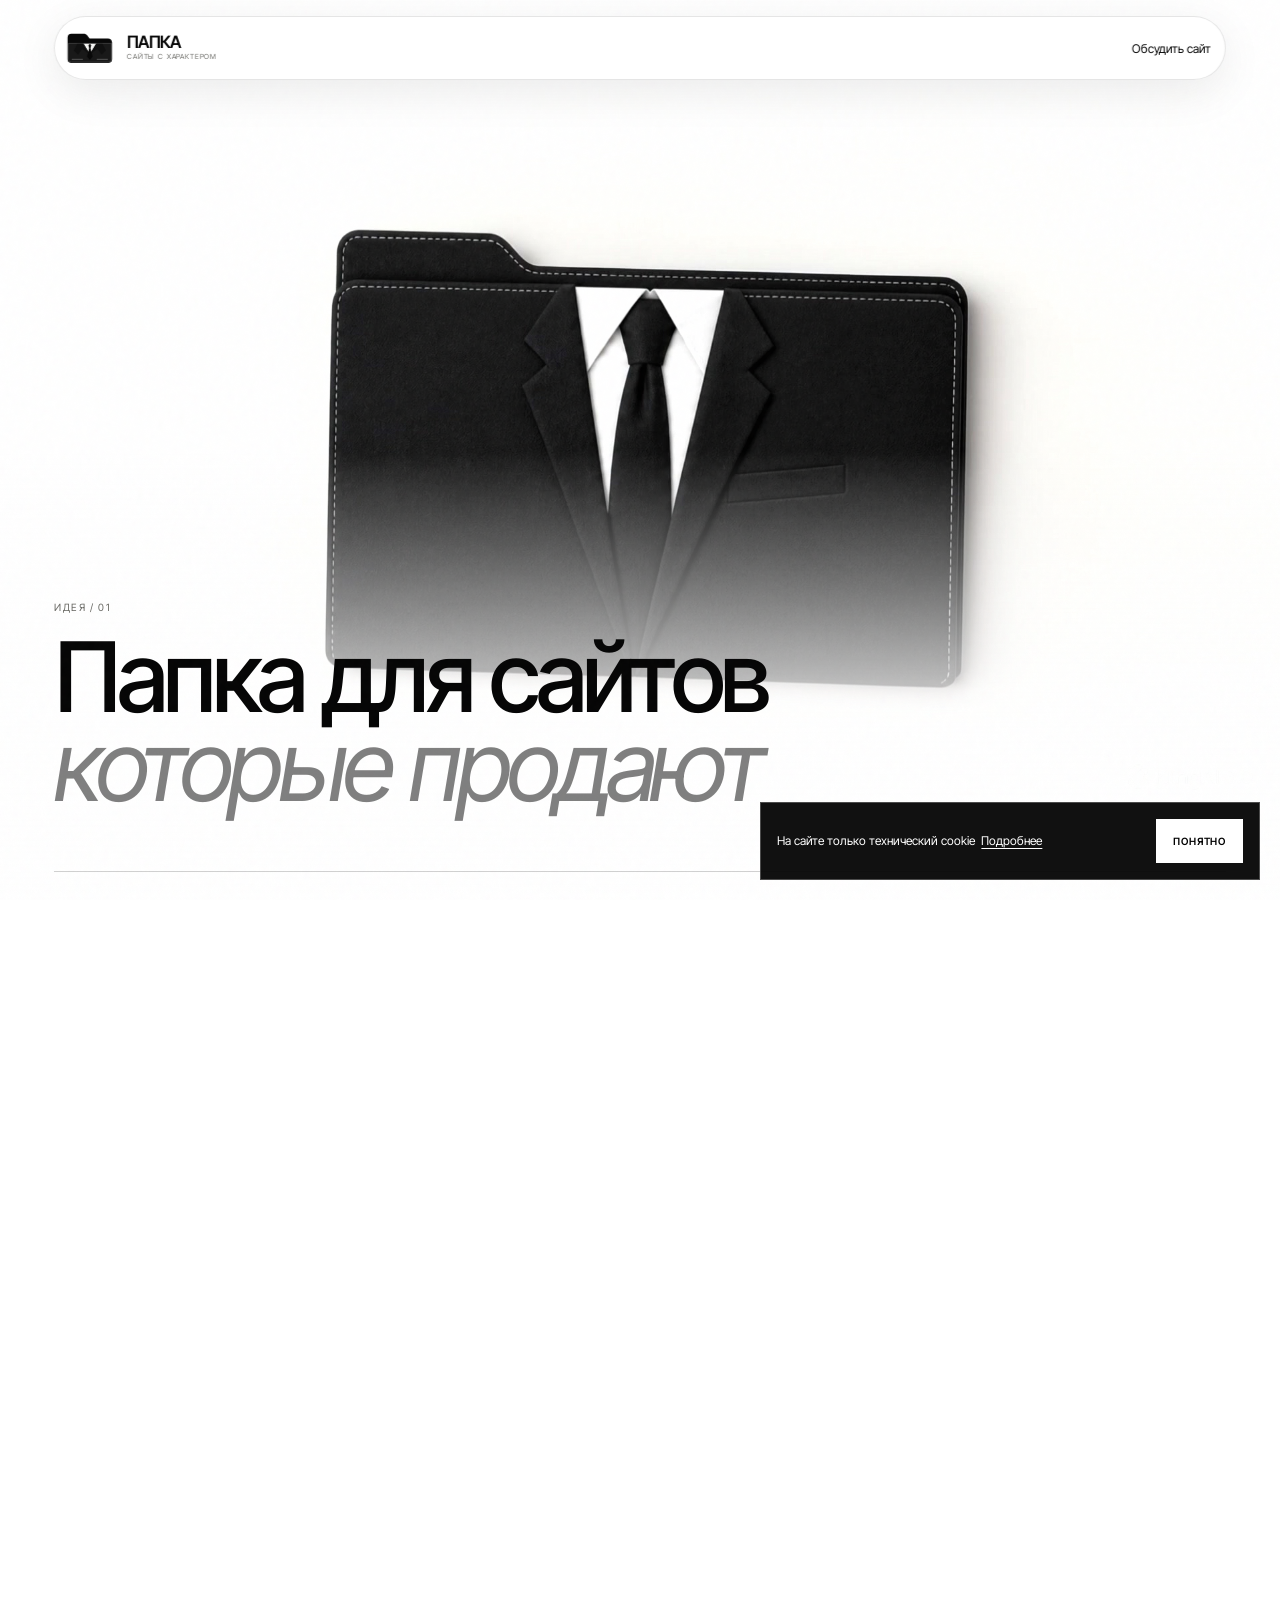
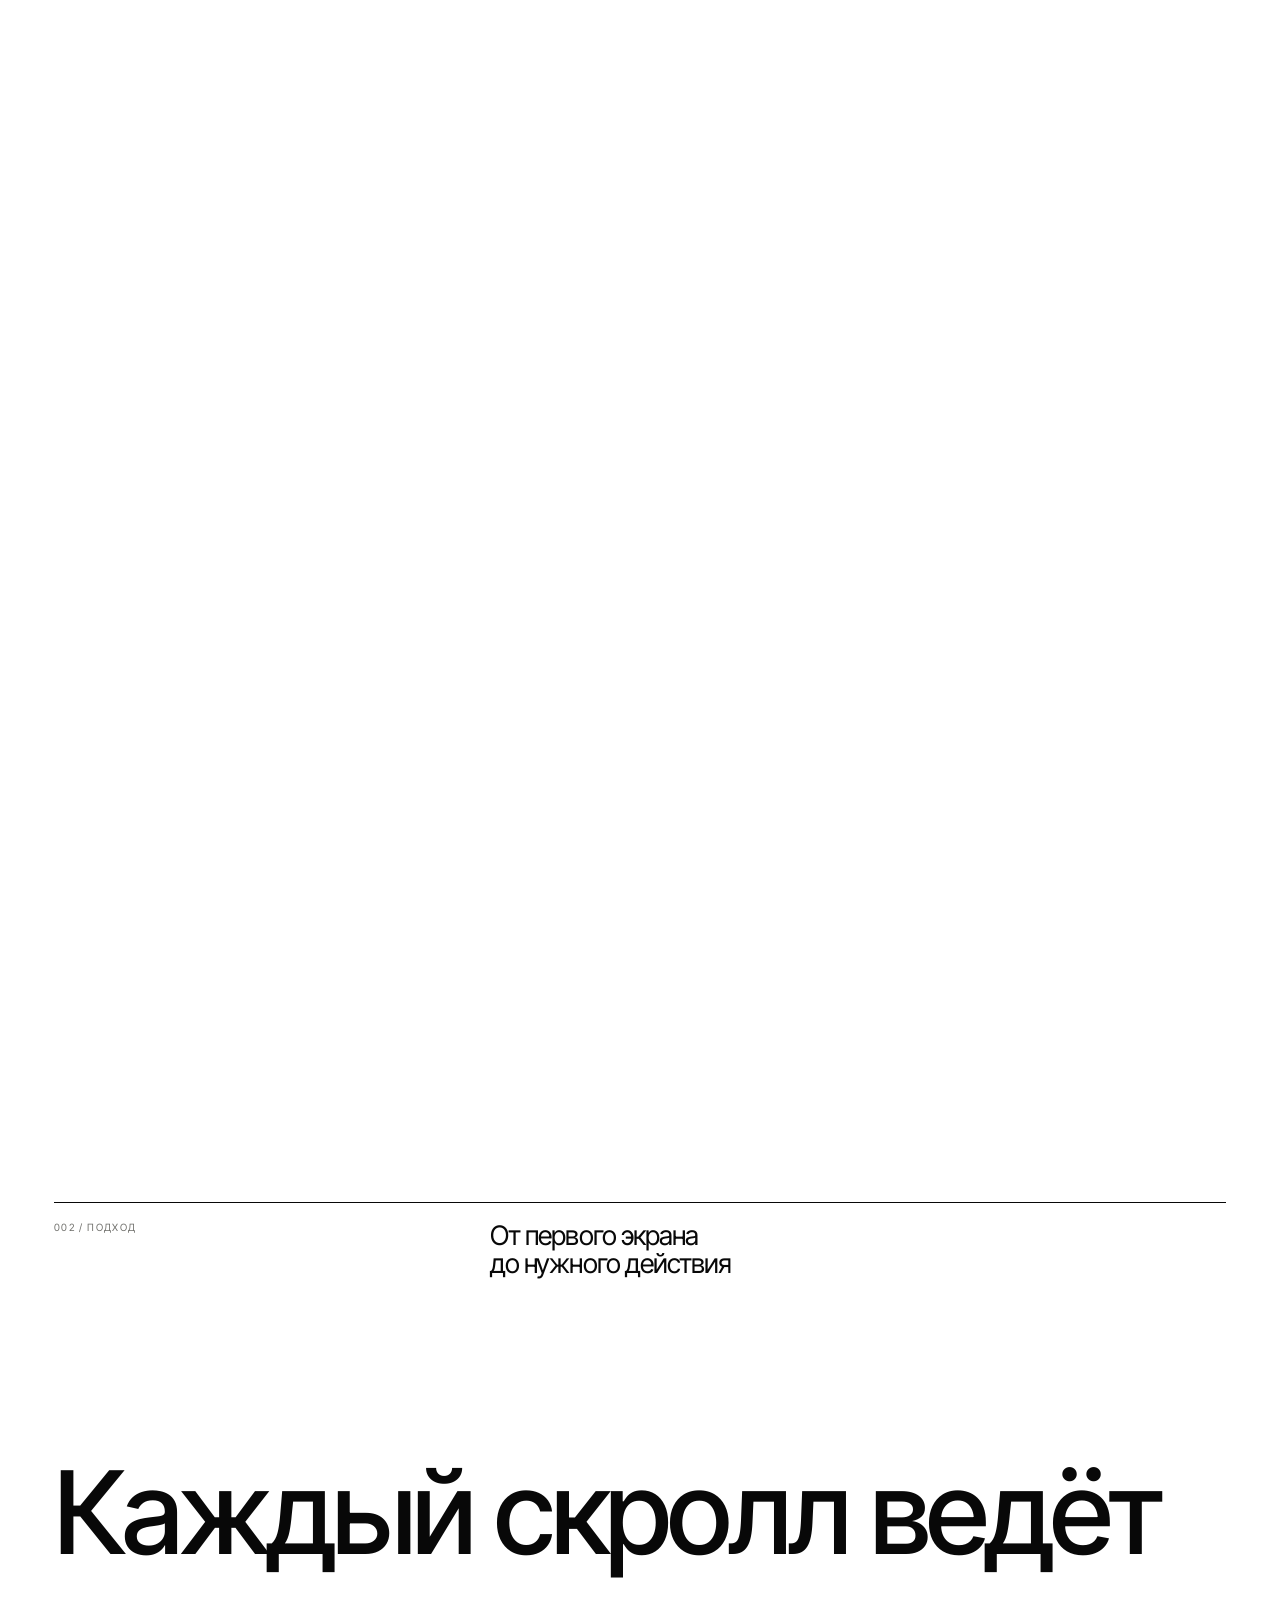
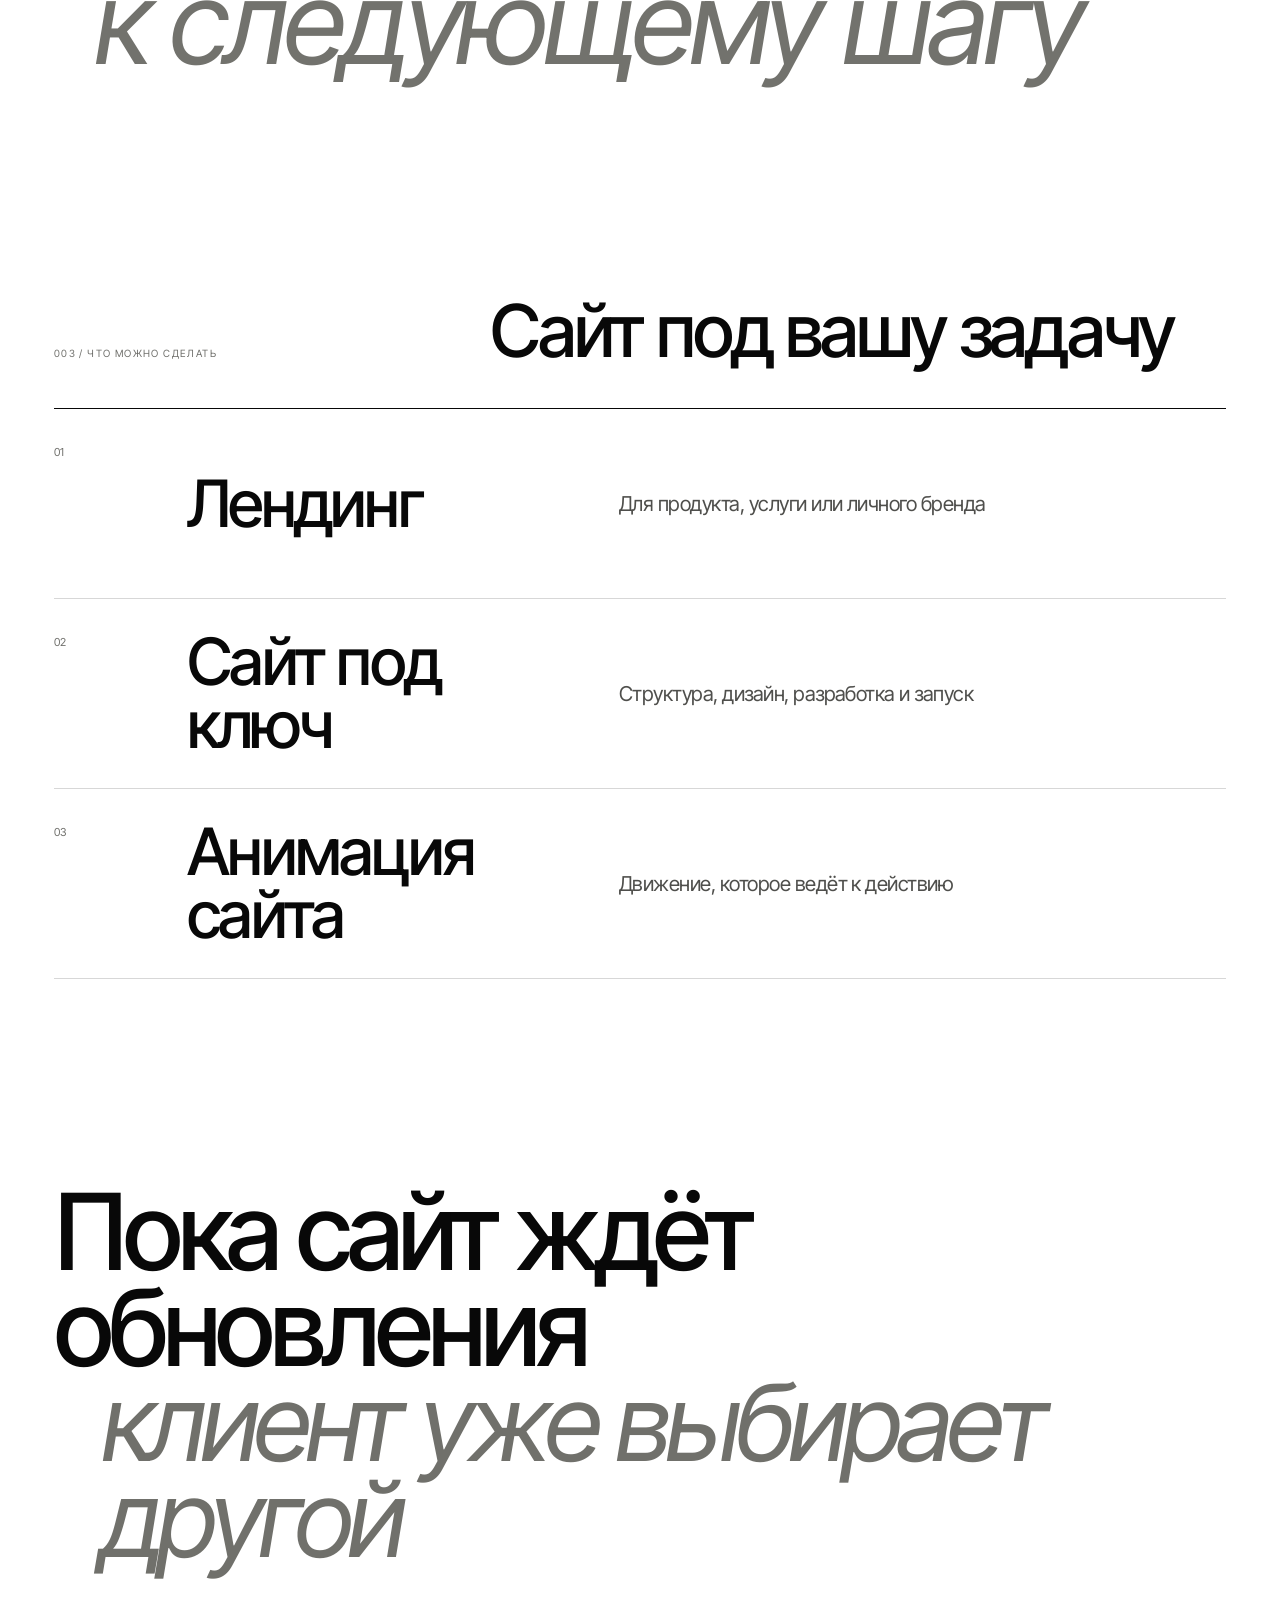
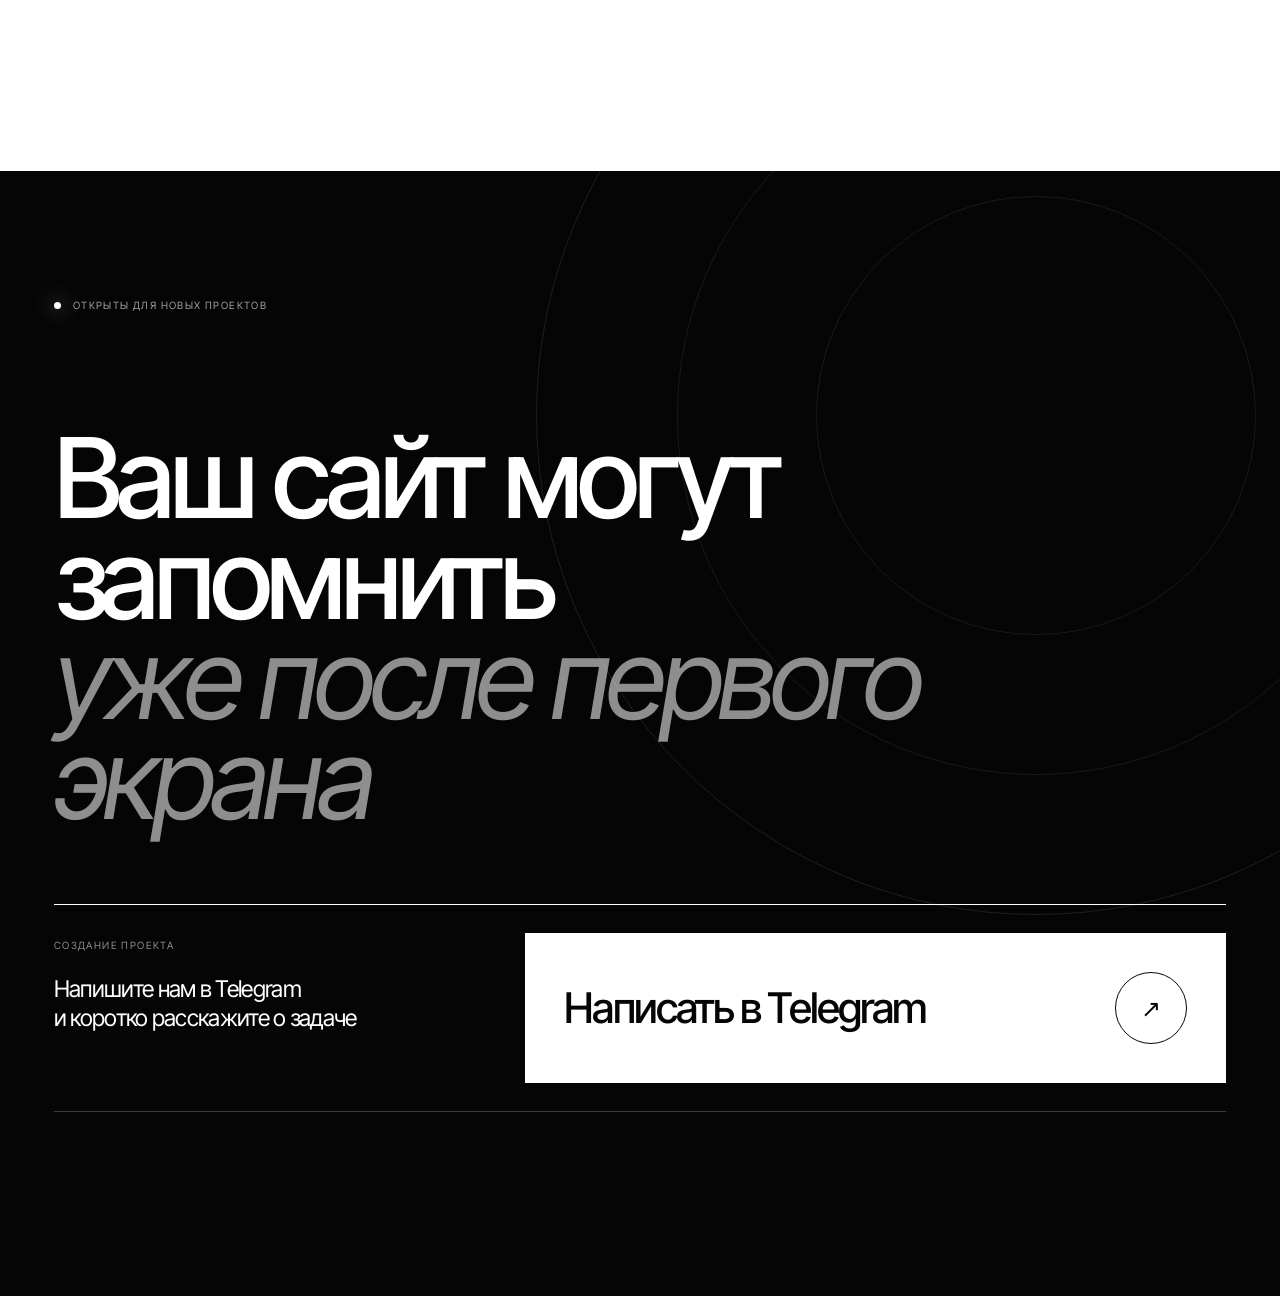
==== commit 99d67aa7: "Harden launch and refine mobile branding" ====
--- a/index.html
+++ b/index.html
@@ -4,9 +4,11 @@
   <meta charset="UTF-8">
   <meta name="viewport" content="width=device-width, initial-scale=1.0">
   <meta name="description" content="Лендинги и сайты под ключ с сильной структурой, выразительным визуалом и анимацией">
+  <meta name="robots" content="index, follow">
   <meta name="theme-color" content="#ffffff">
   <title>Папка для сайтов, которые продают</title>
-  <link rel="stylesheet" href="styles.css?v=20260715-4">
+  <link rel="icon" href="logo-papka.svg" type="image/svg+xml">
+  <link rel="stylesheet" href="styles.css?v=20260715-6">
 </head>
 <body>
   <a class="skip-link" href="#main">Перейти к содержанию</a>
@@ -15,8 +17,8 @@
 
   <header class="site-header" data-header>
     <a class="brand" href="#top" aria-label="Папка для сайтов, наверх">
-      <img class="brand-logo" src="logo-folder.jpg" alt="">
-      <span>Папка<br>для сайтов</span>
+      <img class="brand-logo" src="logo-papka.svg" alt="">
+      <span class="brand-wordmark"><strong>ПАПКА</strong><small>сайты с характером</small></span>
     </a>
     <a class="header-link" href="#contact">Обсудить сайт</a>
   </header>
@@ -112,6 +114,7 @@
           <span>© 2026</span>
           <div>
             <a href="https://telegram.me/kudaevgram" target="_blank" rel="noopener noreferrer">Telegram</a>
+            <a href="https://telegram.me/papkasite" target="_blank" rel="noopener noreferrer">Telegram-канал</a>
             <a href="privacy.html">Конфиденциальность</a>
             <a href="cookies.html">Cookies</a>
           </div>
--- a/styles.css
+++ b/styles.css
@@ -152,19 +152,37 @@
   align-items: center;
   gap: 12px;
   min-height: 48px;
-  font-size: 11px;
-  line-height: .95;
+  line-height: 1;
+}
+
+.brand-logo {
+  width: 50px;
+  height: 38px;
+  object-fit: contain;
+  flex: 0 0 auto;
+}
+
+.brand-wordmark {
+  display: grid;
+  gap: 3px;
   text-transform: uppercase;
-  letter-spacing: .04em;
-}
-
-.brand-logo {
-  width: 46px;
-  height: 46px;
-  object-fit: cover;
-  border-radius: 50%;
-  border: 1px solid rgba(127, 127, 127, .22);
-}
+}
+
+.brand-wordmark strong {
+  font-size: 17px;
+  font-weight: 600;
+  line-height: .78;
+  letter-spacing: -.055em;
+}
+
+.brand-wordmark small {
+  color: var(--muted);
+  font-size: 7px;
+  line-height: 1;
+  letter-spacing: .12em;
+}
+
+.site-header.is-dark .brand-wordmark small { color: rgba(255, 255, 255, .58); }
 
 .header-link {
   min-height: 48px;
@@ -727,7 +745,7 @@
 .legal-section div { max-width: 640px; }
 .legal-section p, .legal-section li { margin: 0 0 14px; color: #3f403d; font-size: 15px; line-height: 1.65; }
 .legal-section ul { margin: 0; padding-left: 18px; }
-.legal-section a { text-decoration: underline; text-underline-offset: 3px; }
+.legal-section a { overflow-wrap: anywhere; text-decoration: underline; text-underline-offset: 3px; }
 .legal-footer { display: flex; justify-content: space-between; gap: 30px; padding-top: 28px; border-top: 1px solid var(--ink); color: var(--muted); font-size: 10px; text-transform: uppercase; letter-spacing: .1em; }
 
 @keyframes scrollCue {
@@ -768,8 +786,11 @@
     padding: 7px 12px 7px 7px;
   }
 
-  .brand span { display: none; }
-  .brand-logo { width: 42px; height: 42px; }
+  .brand { gap: 9px; }
+  .brand-logo { width: 46px; height: 34px; }
+  .brand-wordmark { display: grid; }
+  .brand-wordmark strong { font-size: 15px; }
+  .brand-wordmark small { display: none; }
   .header-link { display: inline-flex; font-size: 11px; }
 
   .folder-story {
@@ -869,23 +890,27 @@
   .attention-lines { display: none; }
 
   .attention-copy {
-    left: var(--pad);
-    right: var(--pad);
-    bottom: max(72px, 11dvh);
+    left: 24px;
+    right: 24px;
+    bottom: max(116px, 15dvh);
   }
 
   .attention-copy > span { margin-bottom: 14px; font-size: 9px; }
 
   .attention-copy :is(h1, h2) {
-    font-size: clamp(46px, 13.2vw, 70px);
-    line-height: .93;
-    letter-spacing: -.043em;
+    font-size: clamp(42px, 12vw, 56px);
+    line-height: .95;
+    letter-spacing: -.038em;
   }
 
   .attention-copy :is(h1, h2) br { display: none; }
   .attention-copy :is(h1, h2) em { display: block; margin-top: .1em; }
   .attention-copy a { margin-top: 24px; font-size: 13px; }
-  .attention-progress { bottom: calc(18px + env(safe-area-inset-bottom)); }
+  .attention-progress {
+    left: 24px;
+    right: 24px;
+    bottom: calc(82px + env(safe-area-inset-bottom));
+  }
 
   .approach { padding: 100px 0 130px; }
   .approach-top { gap: 0; }
@@ -957,7 +982,11 @@
 
   .legal-page .site-header nav a:not(.header-contact) { display: none; }
   .legal-main { padding-top: 115px; }
-  .legal-main h1 { margin-top: 20px; }
+  .legal-main h1 {
+    margin-top: 20px;
+    font-size: clamp(30px, 9.5vw, 44px);
+    overflow-wrap: anywhere;
+  }
   .legal-meta { margin-bottom: 55px; }
   .legal-section { grid-template-columns: 1fr; gap: 20px; }
   .legal-footer { flex-direction: column; }
@@ -1065,16 +1094,16 @@
     top: max(72px, 9dvh);
     right: auto;
     bottom: auto;
-    left: -32vw;
-    width: 164vw;
+    left: -24vw;
+    width: 148vw;
     max-width: none;
-    height: 52dvh;
+    height: 50dvh;
     object-fit: contain;
     transform: none;
   }
 
   .folder-showcase .attention-copy {
-    bottom: max(72px, 10dvh);
+    bottom: max(116px, 15dvh);
   }
 }
 
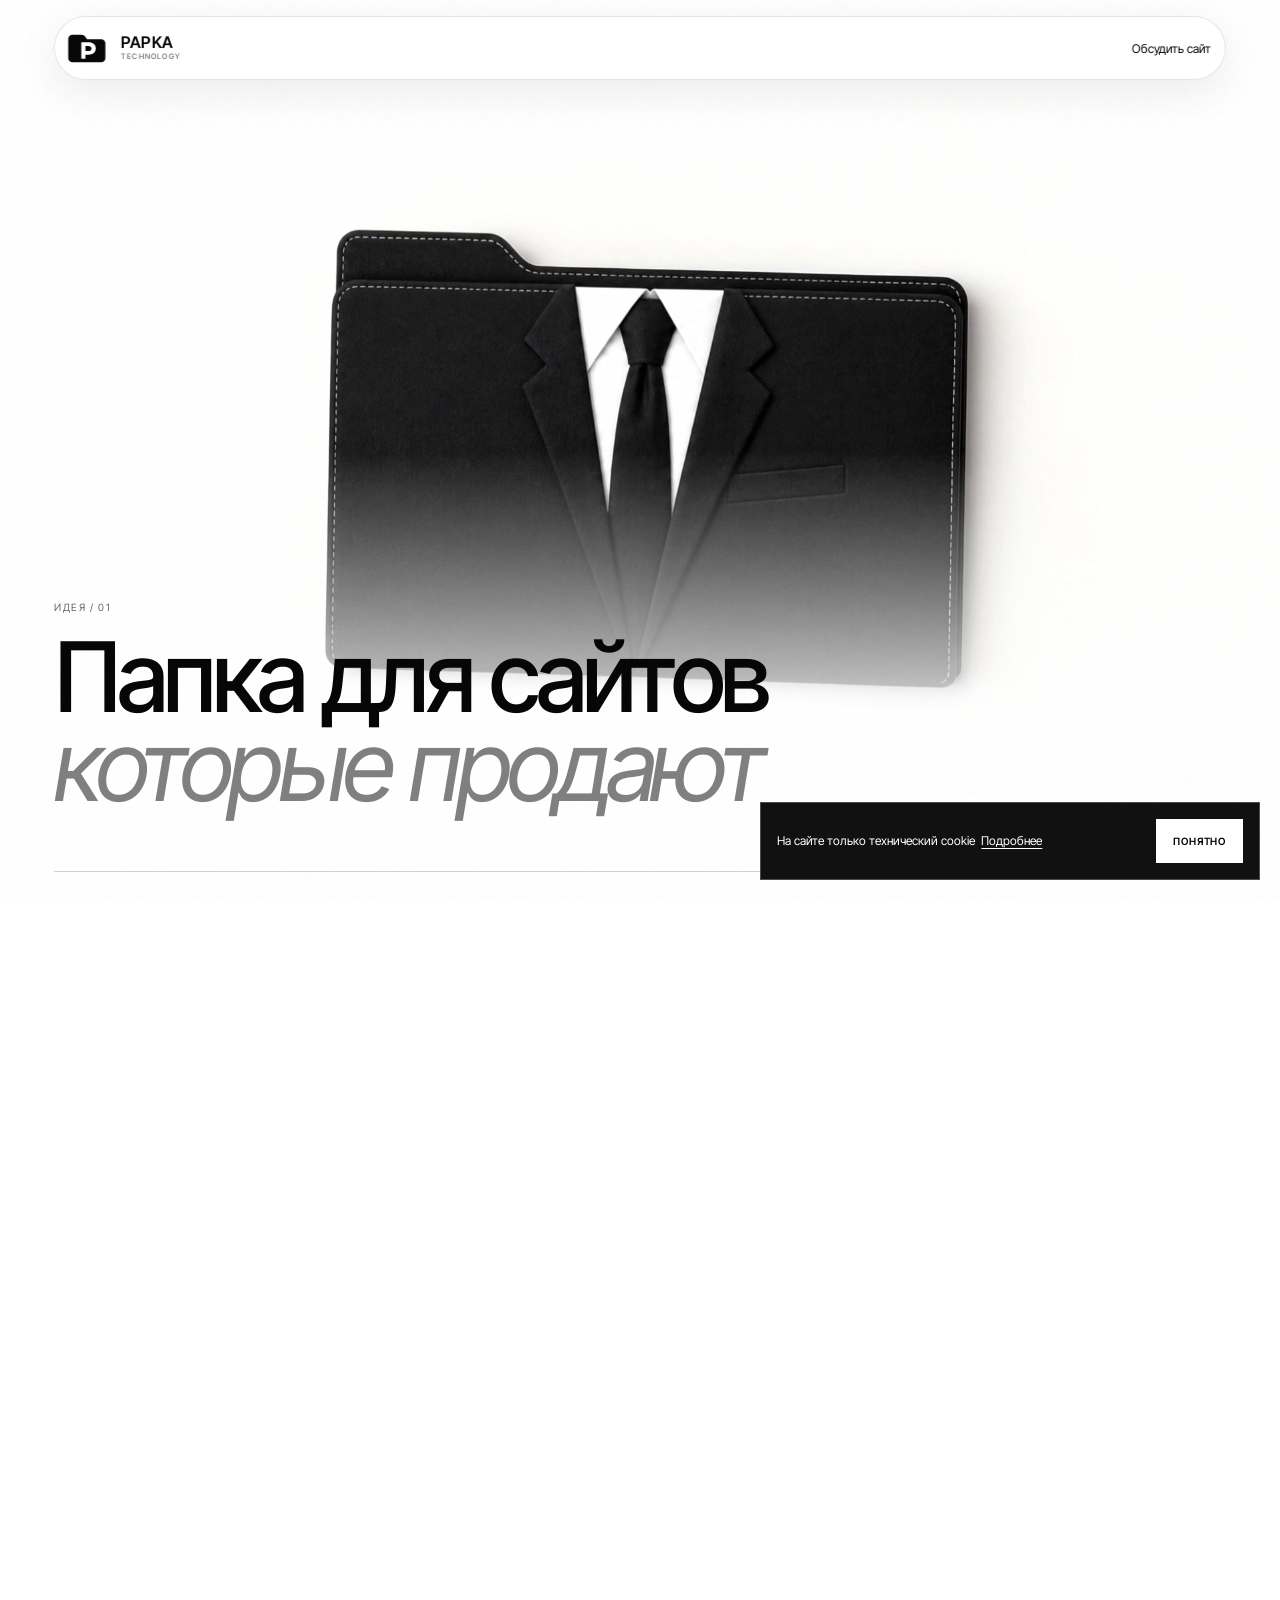
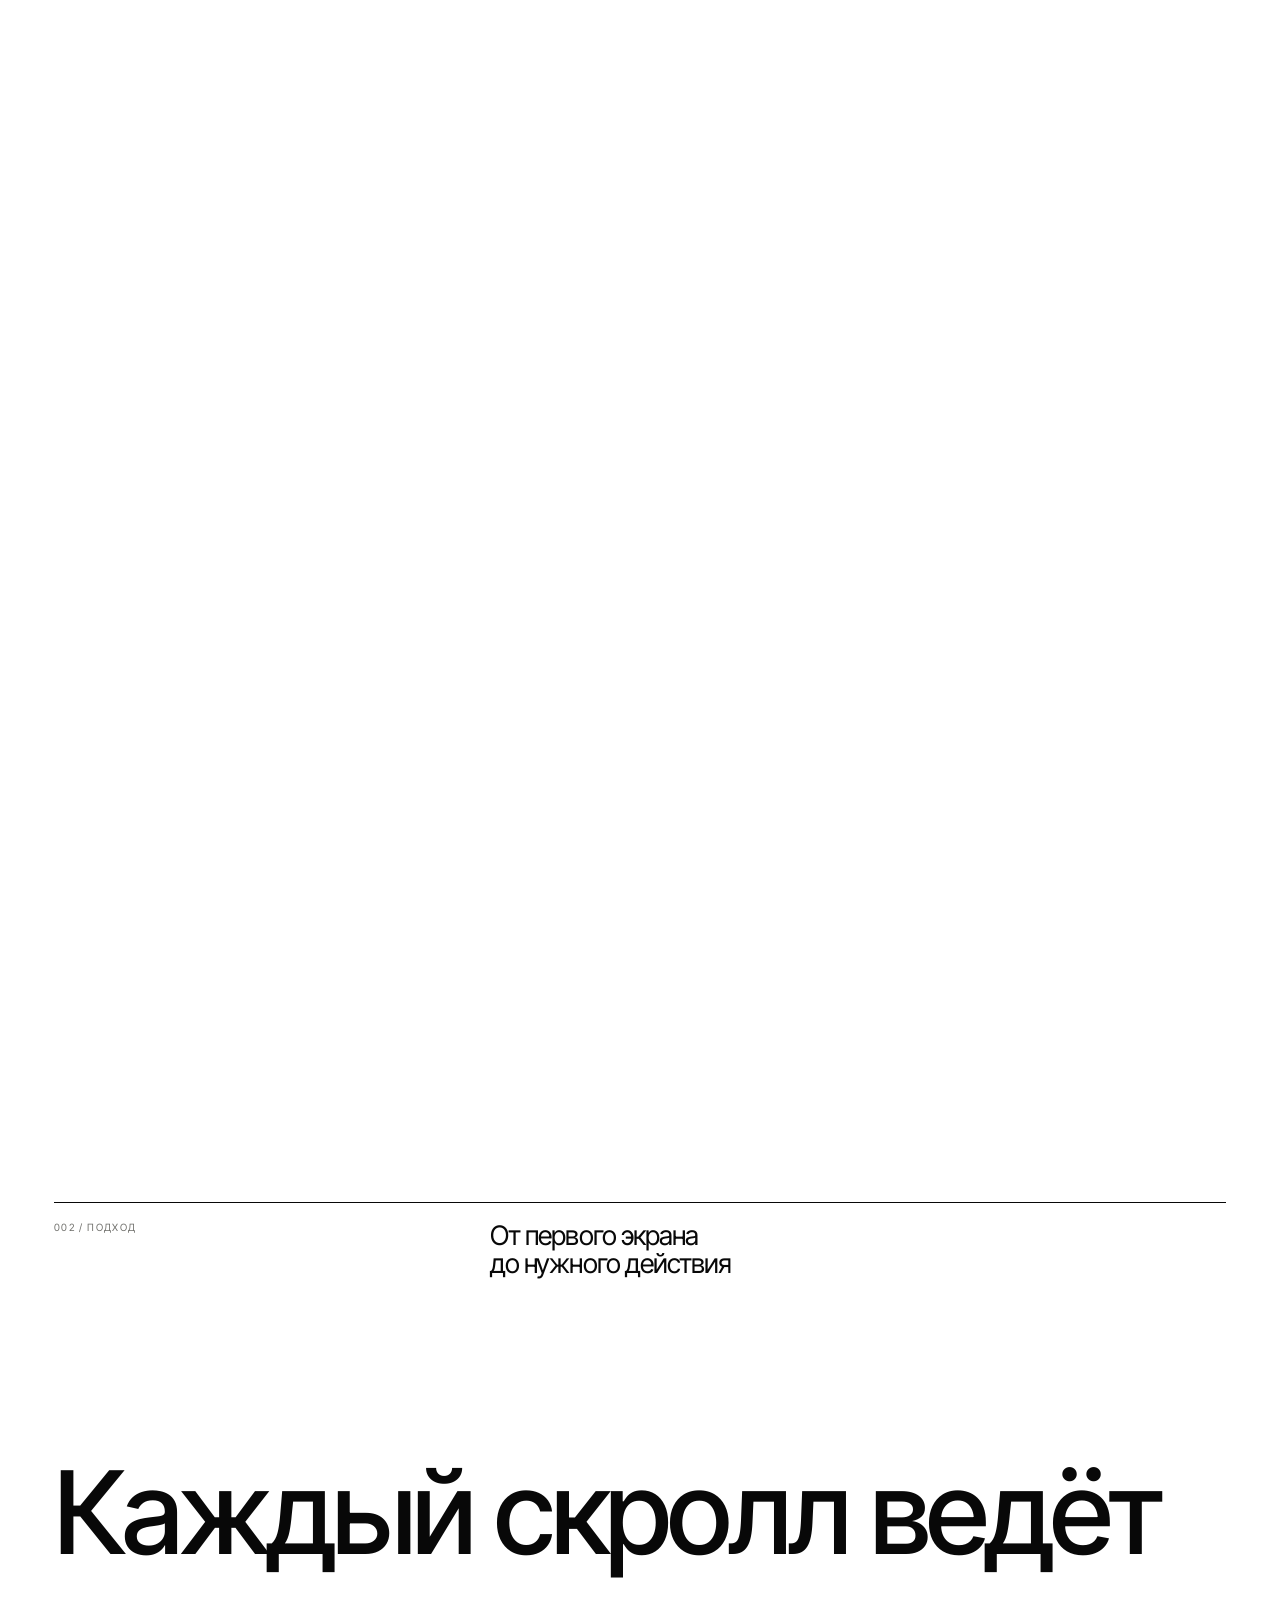
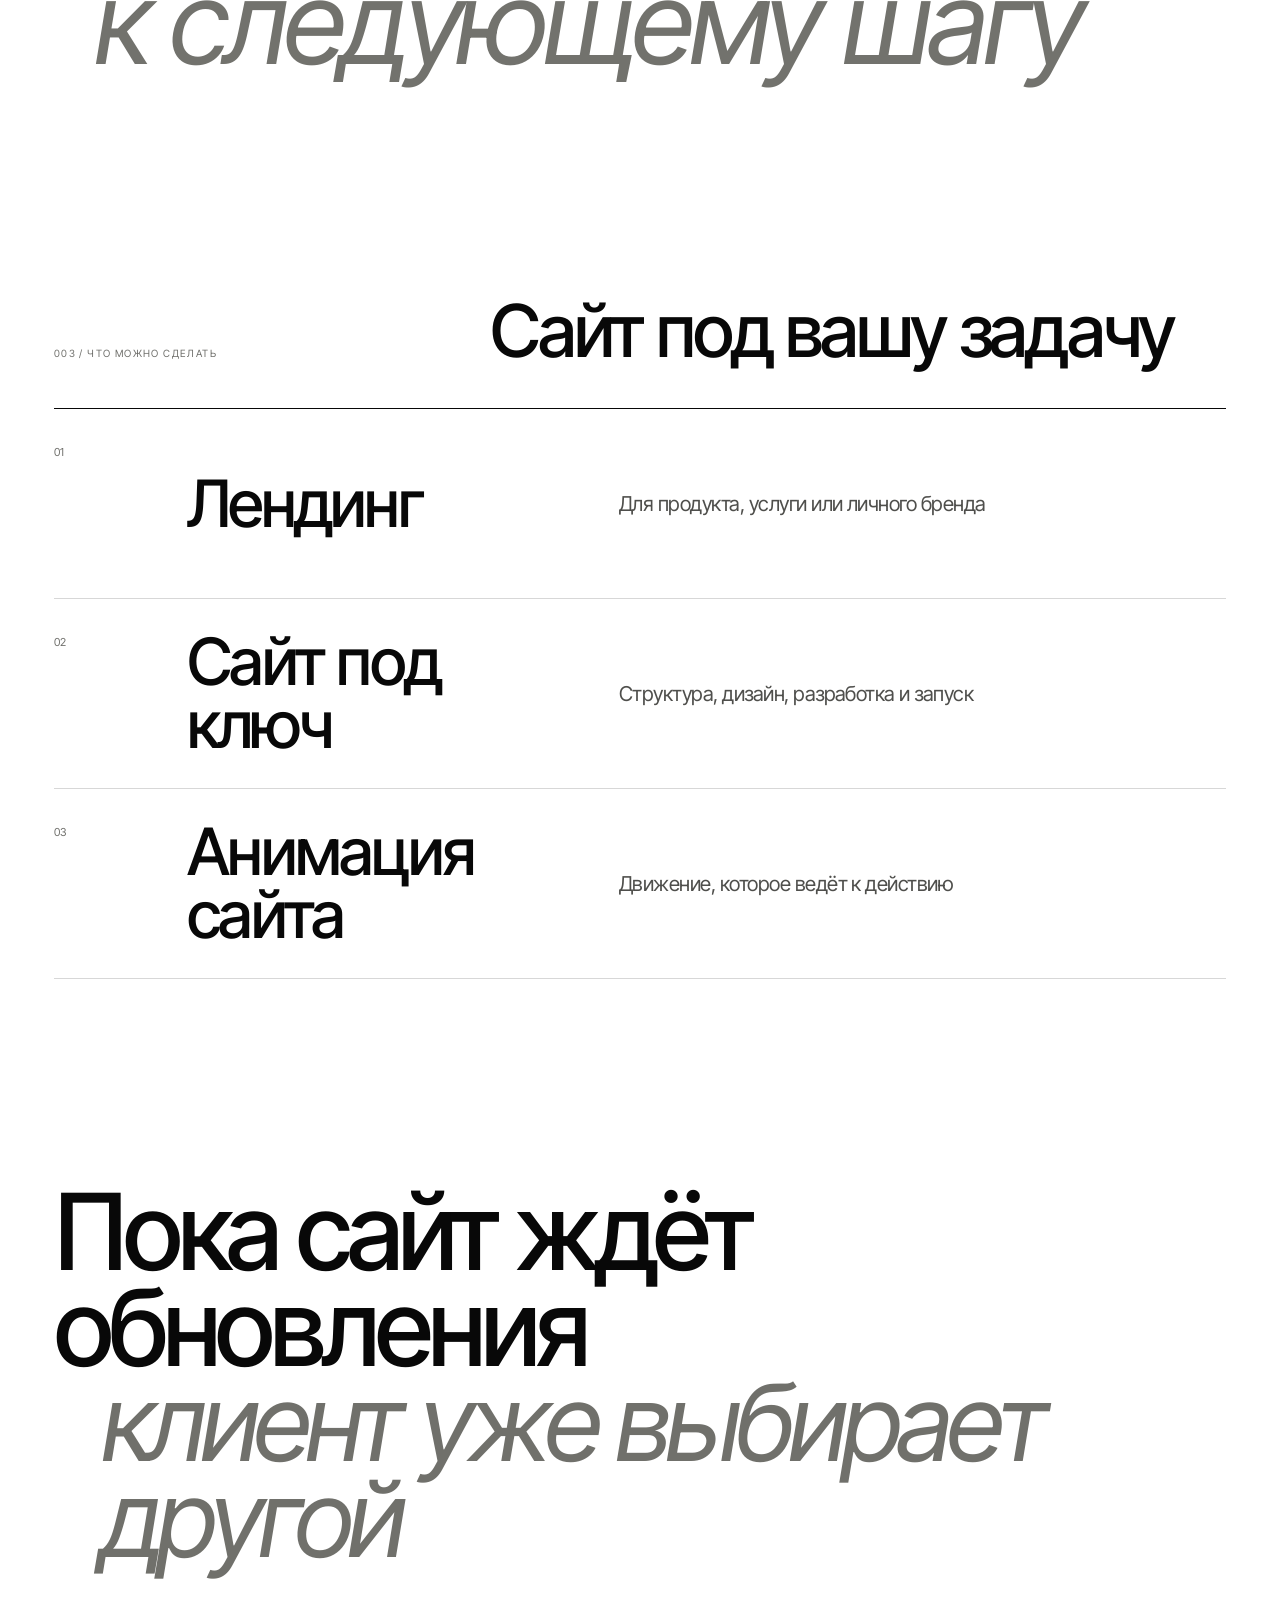
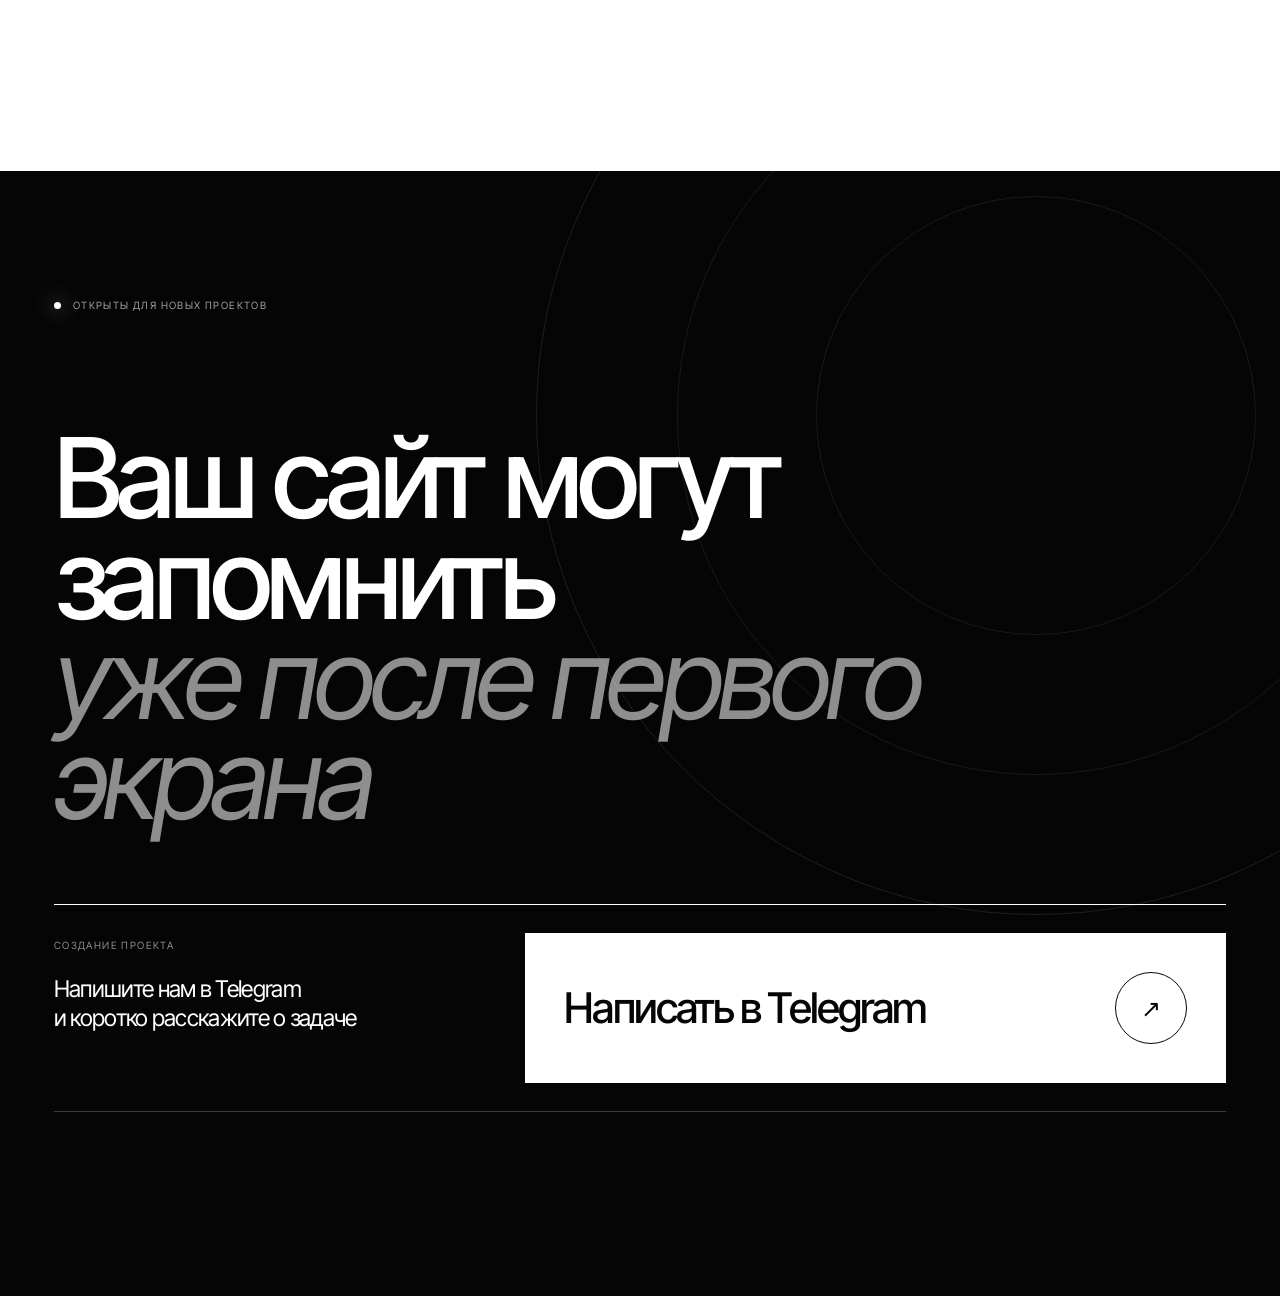
==== commit 58bf627a: "Refine Papka Technology logo" ====
--- a/index.html
+++ b/index.html
@@ -7,8 +7,8 @@
   <meta name="robots" content="index, follow">
   <meta name="theme-color" content="#ffffff">
   <title>Папка для сайтов, которые продают</title>
-  <link rel="icon" href="logo-papka.svg" type="image/svg+xml">
-  <link rel="stylesheet" href="styles.css?v=20260715-6">
+  <link rel="icon" href="logo-papka.svg?v=2" type="image/svg+xml">
+  <link rel="stylesheet" href="styles.css?v=20260715-7">
 </head>
 <body>
   <a class="skip-link" href="#main">Перейти к содержанию</a>
@@ -17,8 +17,8 @@
 
   <header class="site-header" data-header>
     <a class="brand" href="#top" aria-label="Папка для сайтов, наверх">
-      <img class="brand-logo" src="logo-papka.svg" alt="">
-      <span class="brand-wordmark"><strong>ПАПКА</strong><small>сайты с характером</small></span>
+      <img class="brand-logo" src="logo-papka.svg?v=2" alt="">
+      <span class="brand-wordmark"><strong>PAPKA</strong><small>TECHNOLOGY</small></span>
     </a>
     <a class="header-link" href="#contact">Обсудить сайт</a>
   </header>
--- a/styles.css
+++ b/styles.css
@@ -156,30 +156,31 @@
 }
 
 .brand-logo {
-  width: 50px;
-  height: 38px;
+  width: 44px;
+  height: 34px;
   object-fit: contain;
   flex: 0 0 auto;
 }
 
 .brand-wordmark {
   display: grid;
-  gap: 3px;
+  gap: 4px;
   text-transform: uppercase;
 }
 
 .brand-wordmark strong {
-  font-size: 17px;
+  font-size: 16px;
   font-weight: 600;
-  line-height: .78;
-  letter-spacing: -.055em;
+  line-height: .8;
+  letter-spacing: .015em;
 }
 
 .brand-wordmark small {
   color: var(--muted);
-  font-size: 7px;
+  font-size: 7.5px;
+  font-weight: 500;
   line-height: 1;
-  letter-spacing: .12em;
+  letter-spacing: .16em;
 }
 
 .site-header.is-dark .brand-wordmark small { color: rgba(255, 255, 255, .58); }
@@ -787,10 +788,10 @@
   }
 
   .brand { gap: 9px; }
-  .brand-logo { width: 46px; height: 34px; }
+  .brand-logo { width: 40px; height: 30px; }
   .brand-wordmark { display: grid; }
-  .brand-wordmark strong { font-size: 15px; }
-  .brand-wordmark small { display: none; }
+  .brand-wordmark strong { font-size: 14px; }
+  .brand-wordmark small { display: block; font-size: 6.5px; letter-spacing: .14em; }
   .header-link { display: inline-flex; font-size: 11px; }
 
   .folder-story {
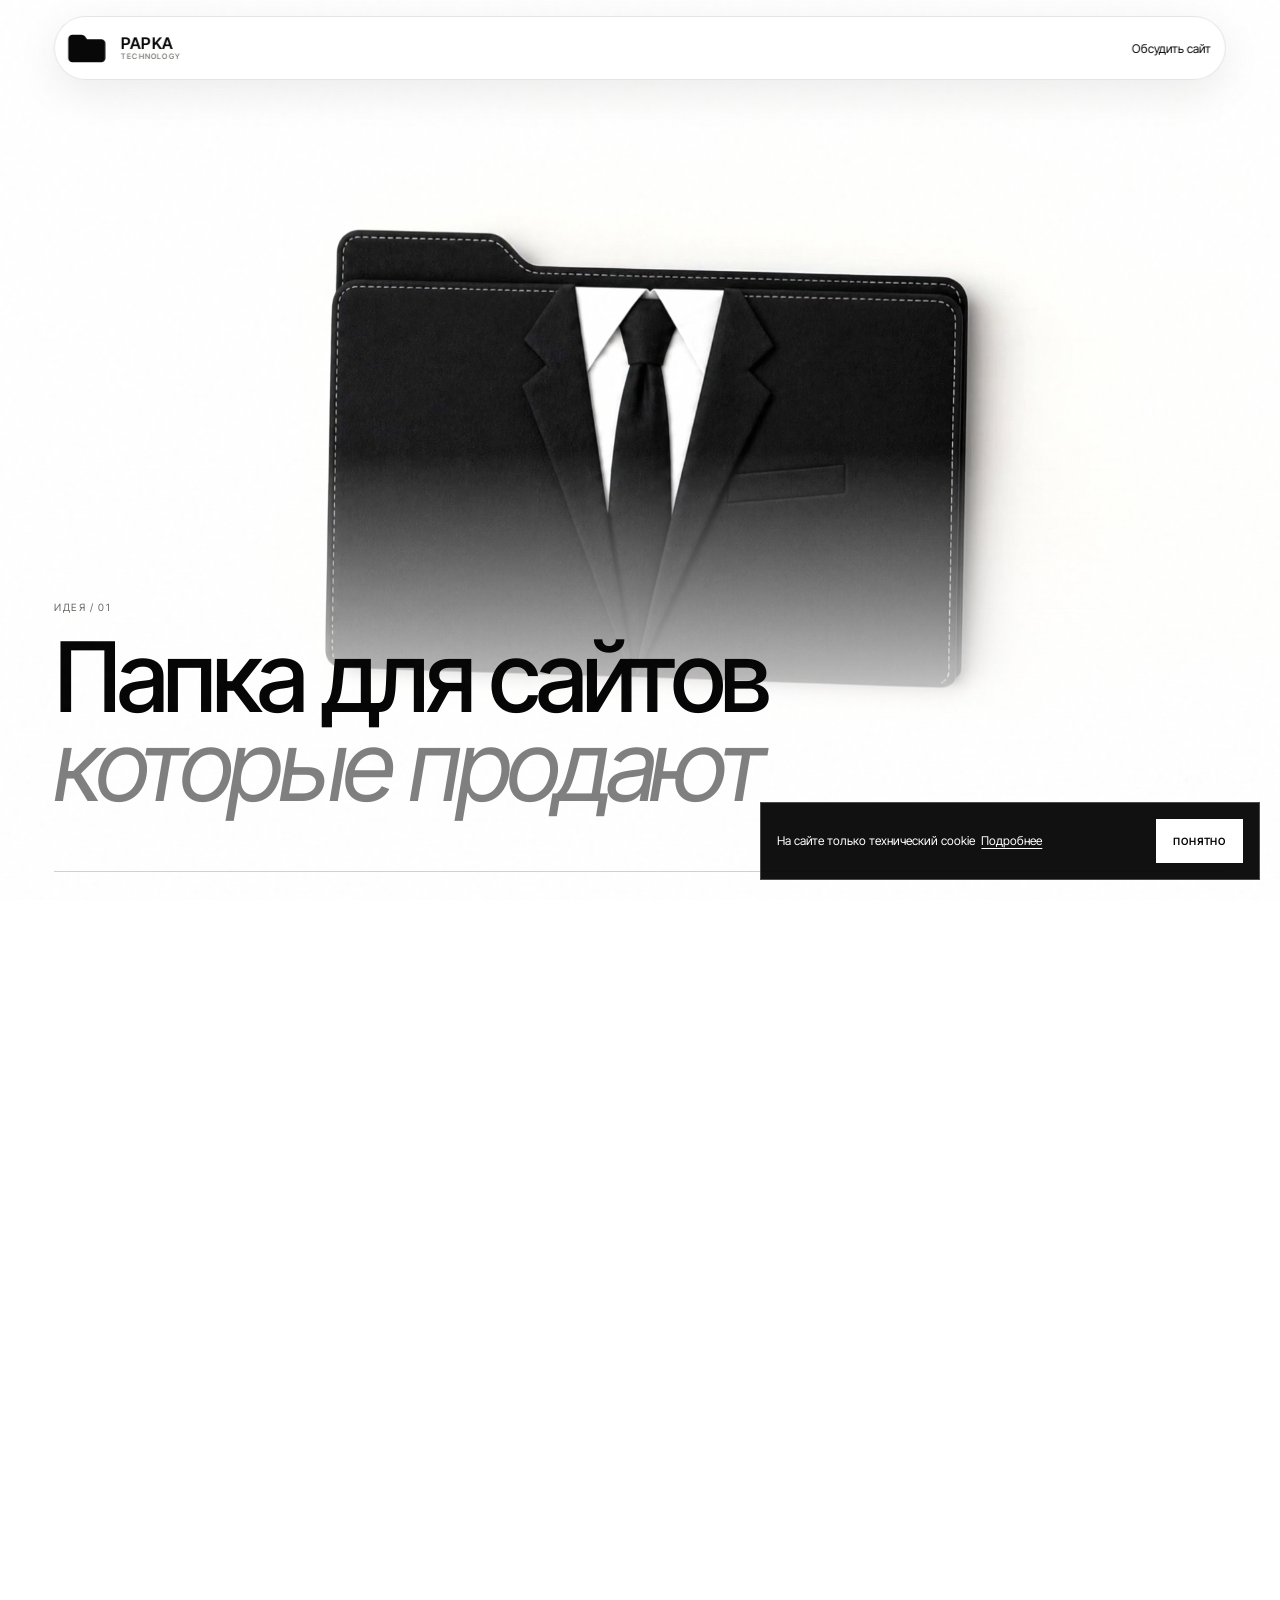
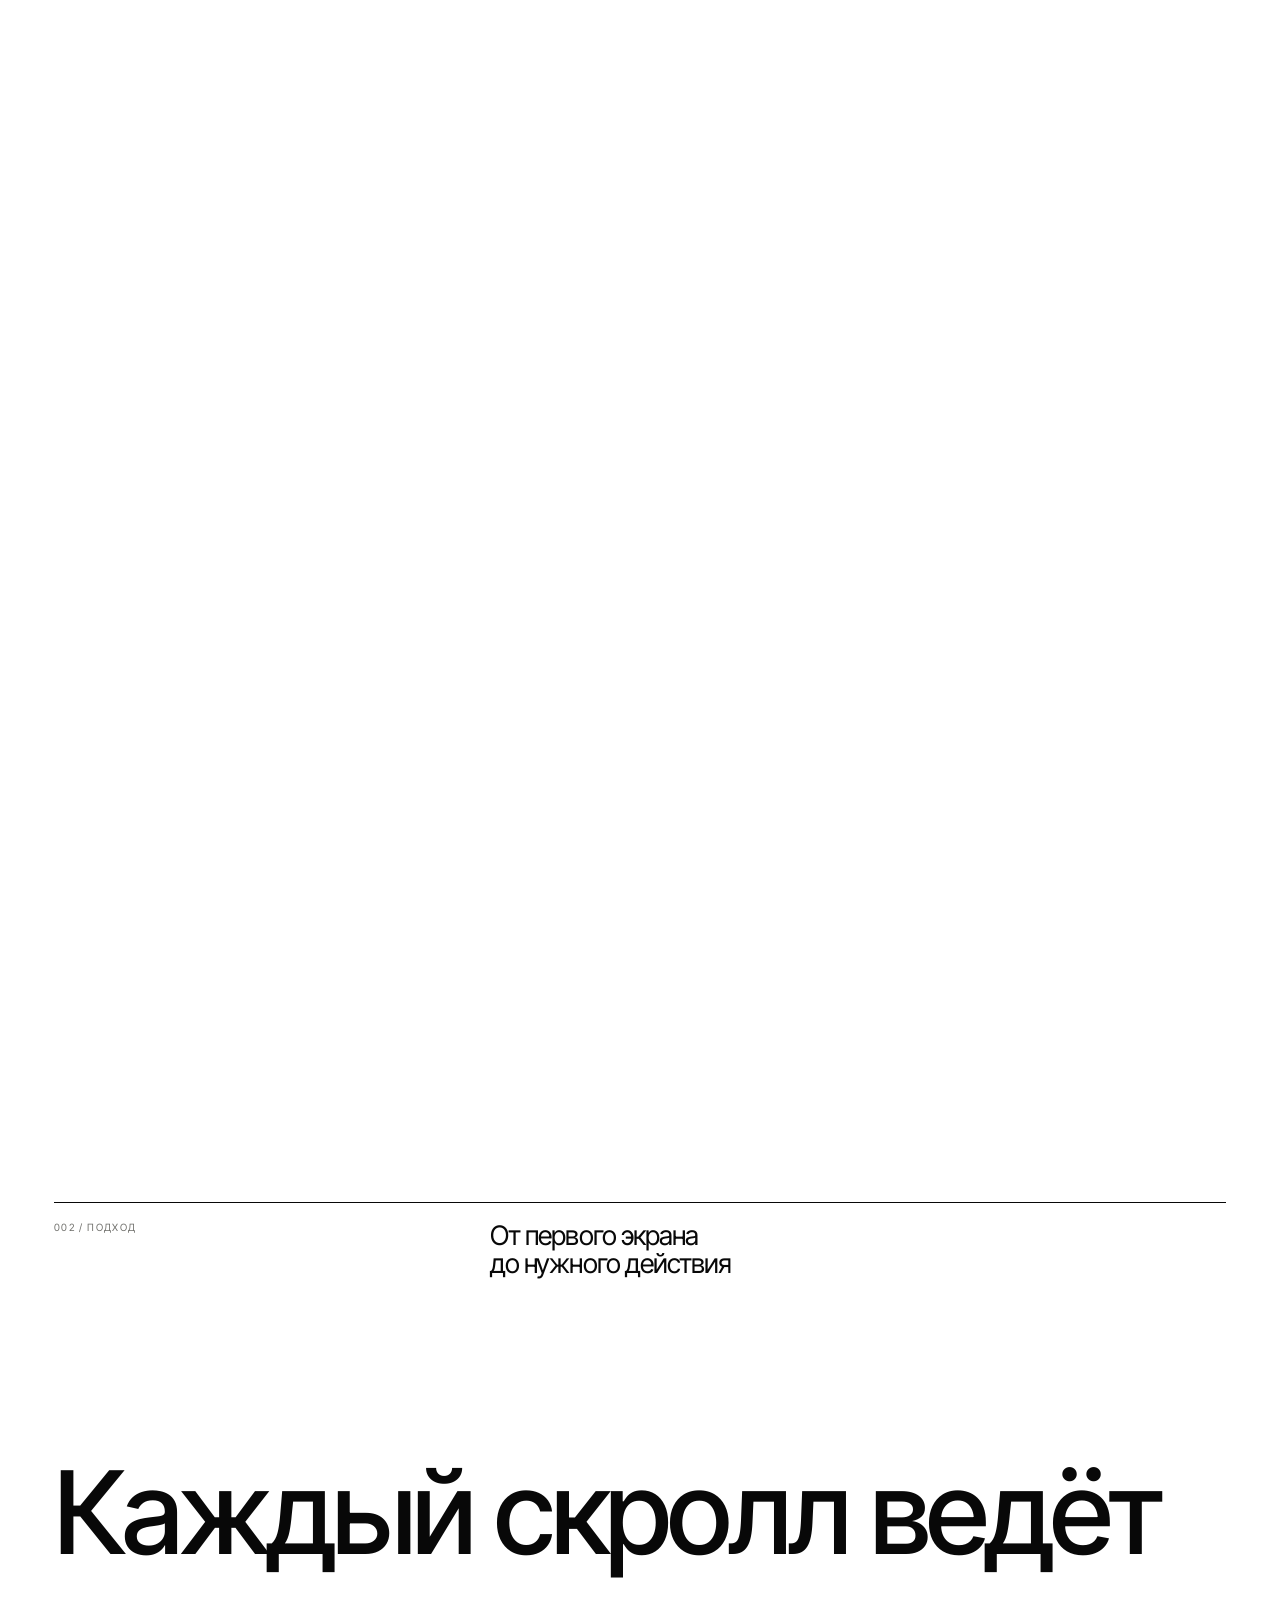
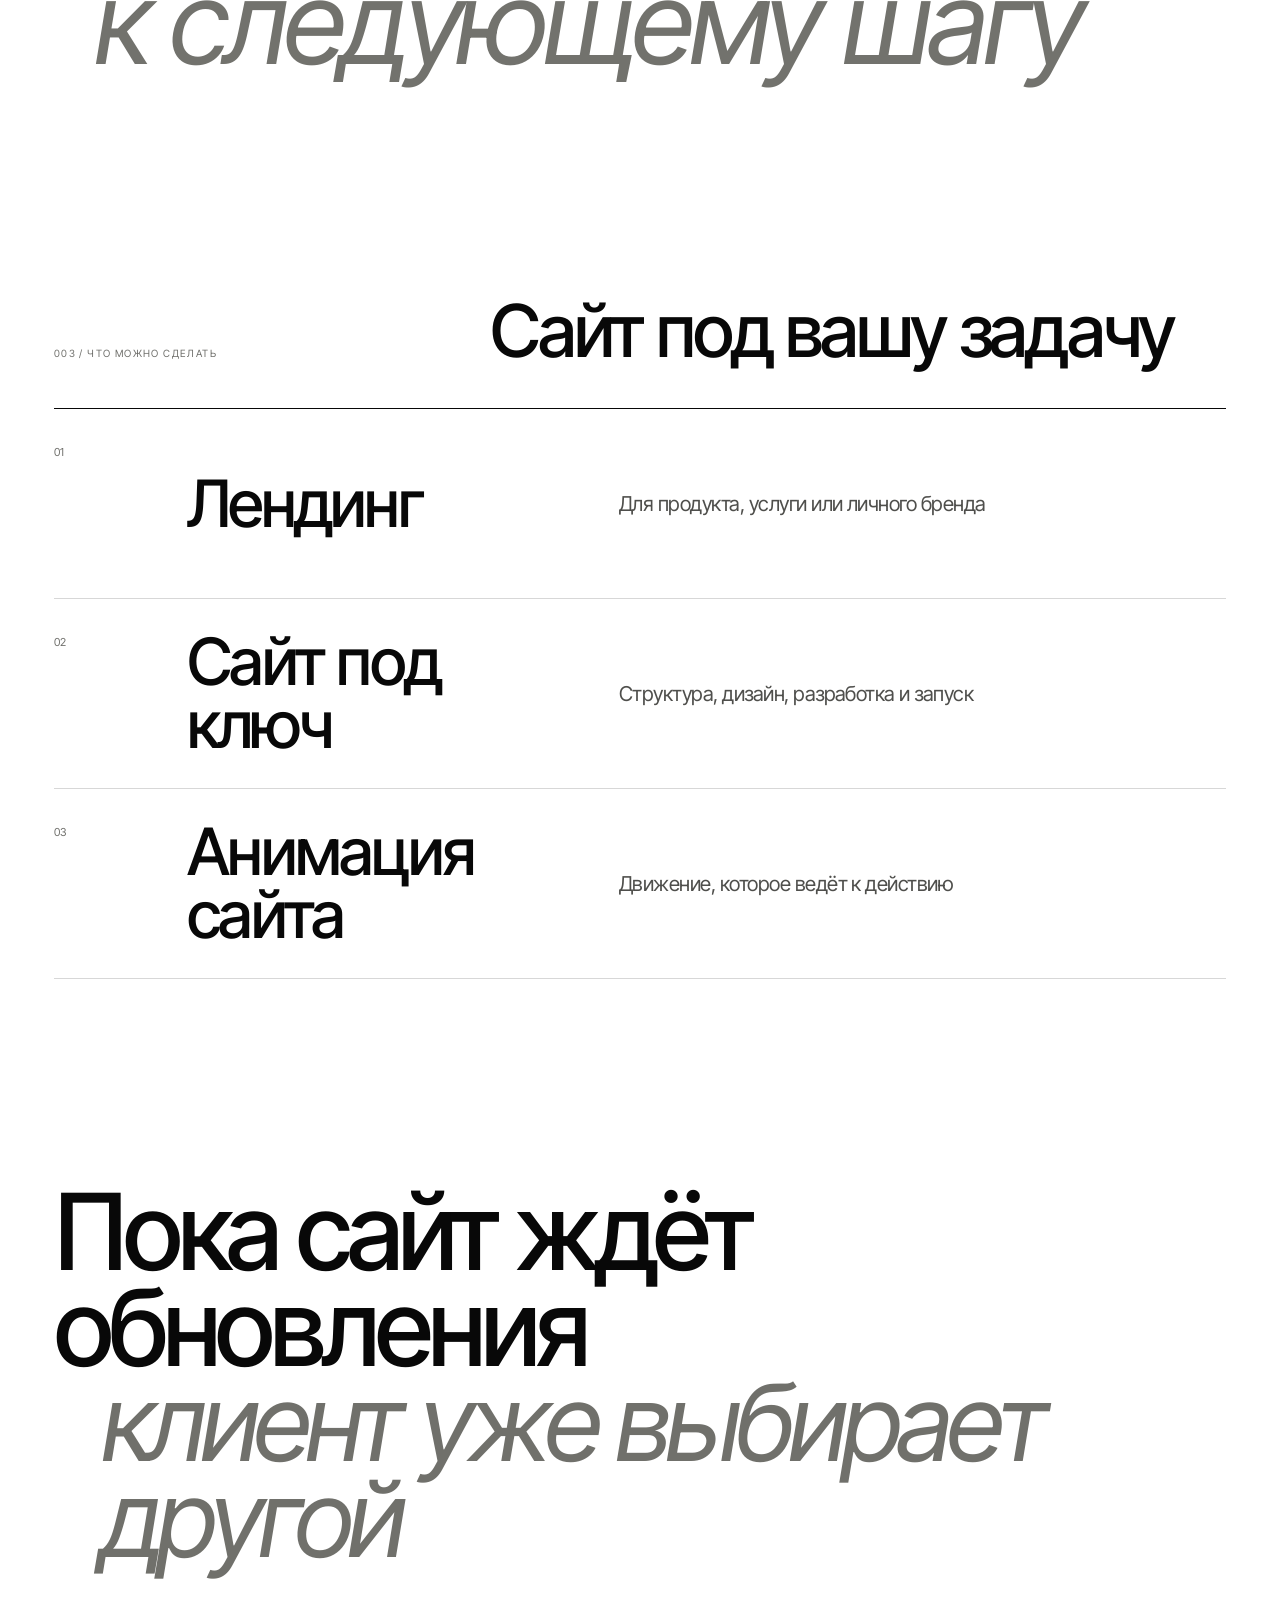
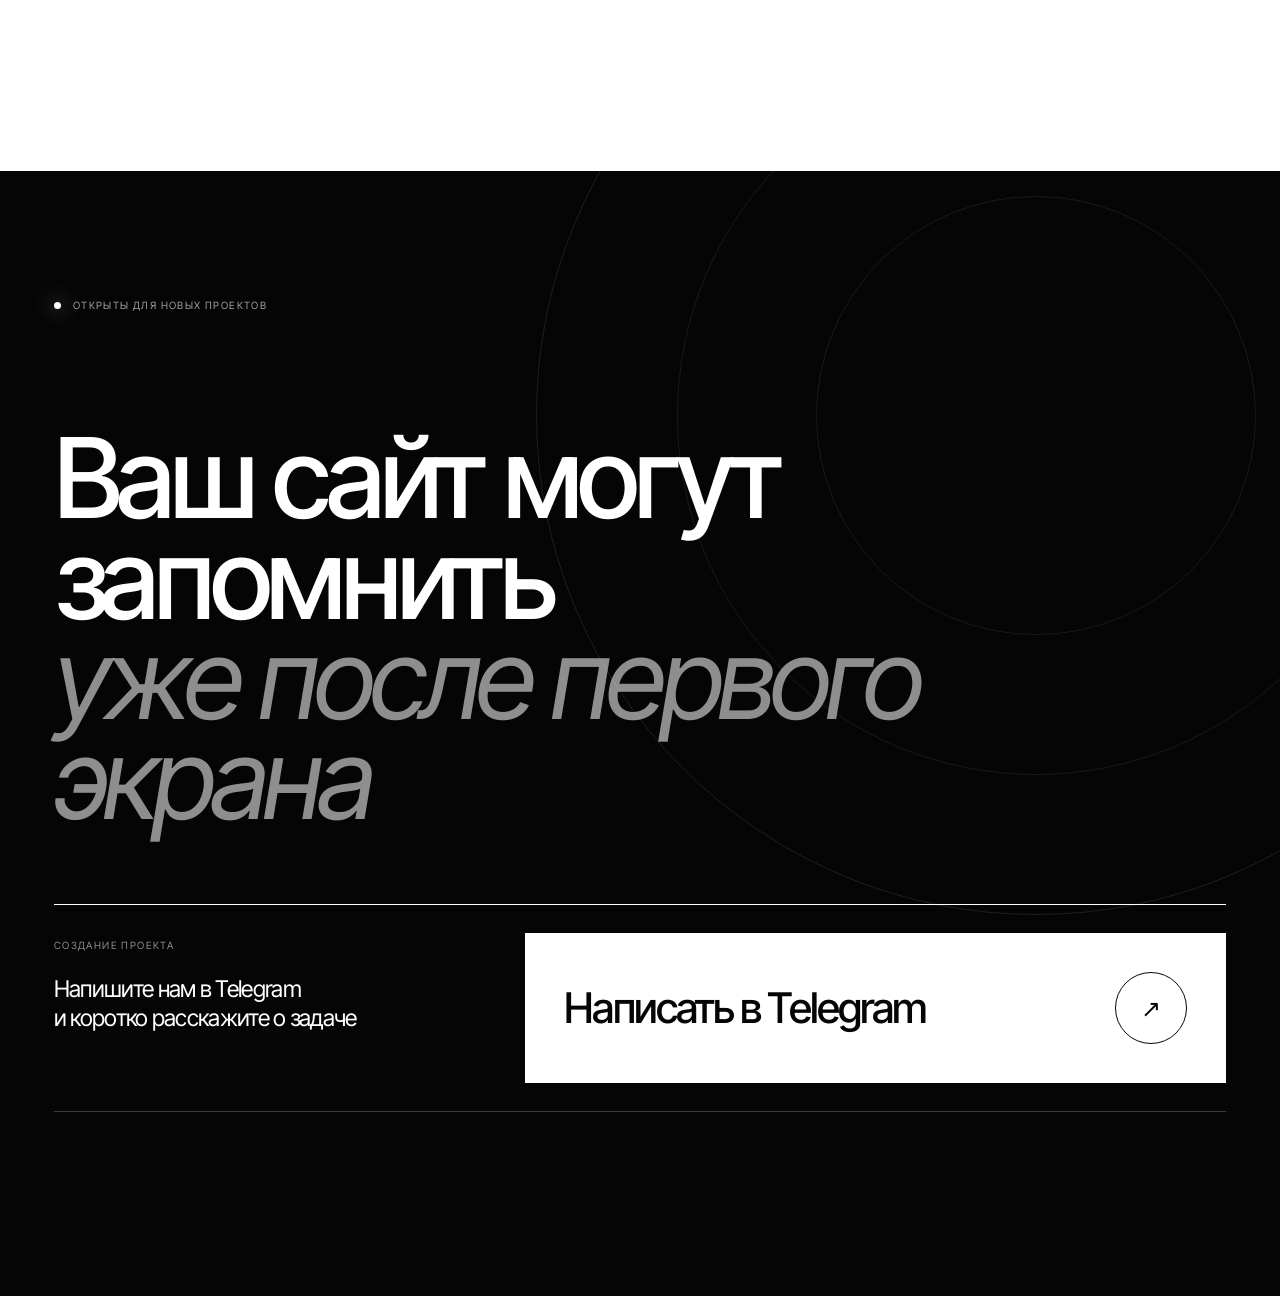
==== commit fbdaec86: "Simplify and align brand logo" ====
--- a/index.html
+++ b/index.html
@@ -7,8 +7,8 @@
   <meta name="robots" content="index, follow">
   <meta name="theme-color" content="#ffffff">
   <title>Папка для сайтов, которые продают</title>
-  <link rel="icon" href="logo-papka.svg?v=2" type="image/svg+xml">
-  <link rel="stylesheet" href="styles.css?v=20260715-7">
+  <link rel="icon" href="logo-papka.svg?v=3" type="image/svg+xml">
+  <link rel="stylesheet" href="styles.css?v=20260715-8">
 </head>
 <body>
   <a class="skip-link" href="#main">Перейти к содержанию</a>
@@ -17,7 +17,7 @@
 
   <header class="site-header" data-header>
     <a class="brand" href="#top" aria-label="Папка для сайтов, наверх">
-      <img class="brand-logo" src="logo-papka.svg?v=2" alt="">
+      <img class="brand-logo" src="logo-papka.svg?v=3" alt="">
       <span class="brand-wordmark"><strong>PAPKA</strong><small>TECHNOLOGY</small></span>
     </a>
     <a class="header-link" href="#contact">Обсудить сайт</a>
--- a/styles.css
+++ b/styles.css
@@ -163,15 +163,17 @@
 }
 
 .brand-wordmark {
-  display: grid;
-  gap: 4px;
+  display: flex;
+  flex-direction: column;
+  justify-content: center;
+  gap: 2px;
   text-transform: uppercase;
 }
 
 .brand-wordmark strong {
   font-size: 16px;
   font-weight: 600;
-  line-height: .8;
+  line-height: 1;
   letter-spacing: .015em;
 }
 
@@ -789,7 +791,7 @@
 
   .brand { gap: 9px; }
   .brand-logo { width: 40px; height: 30px; }
-  .brand-wordmark { display: grid; }
+  .brand-wordmark { display: flex; }
   .brand-wordmark strong { font-size: 14px; }
   .brand-wordmark small { display: block; font-size: 6.5px; letter-spacing: .14em; }
   .header-link { display: inline-flex; font-size: 11px; }
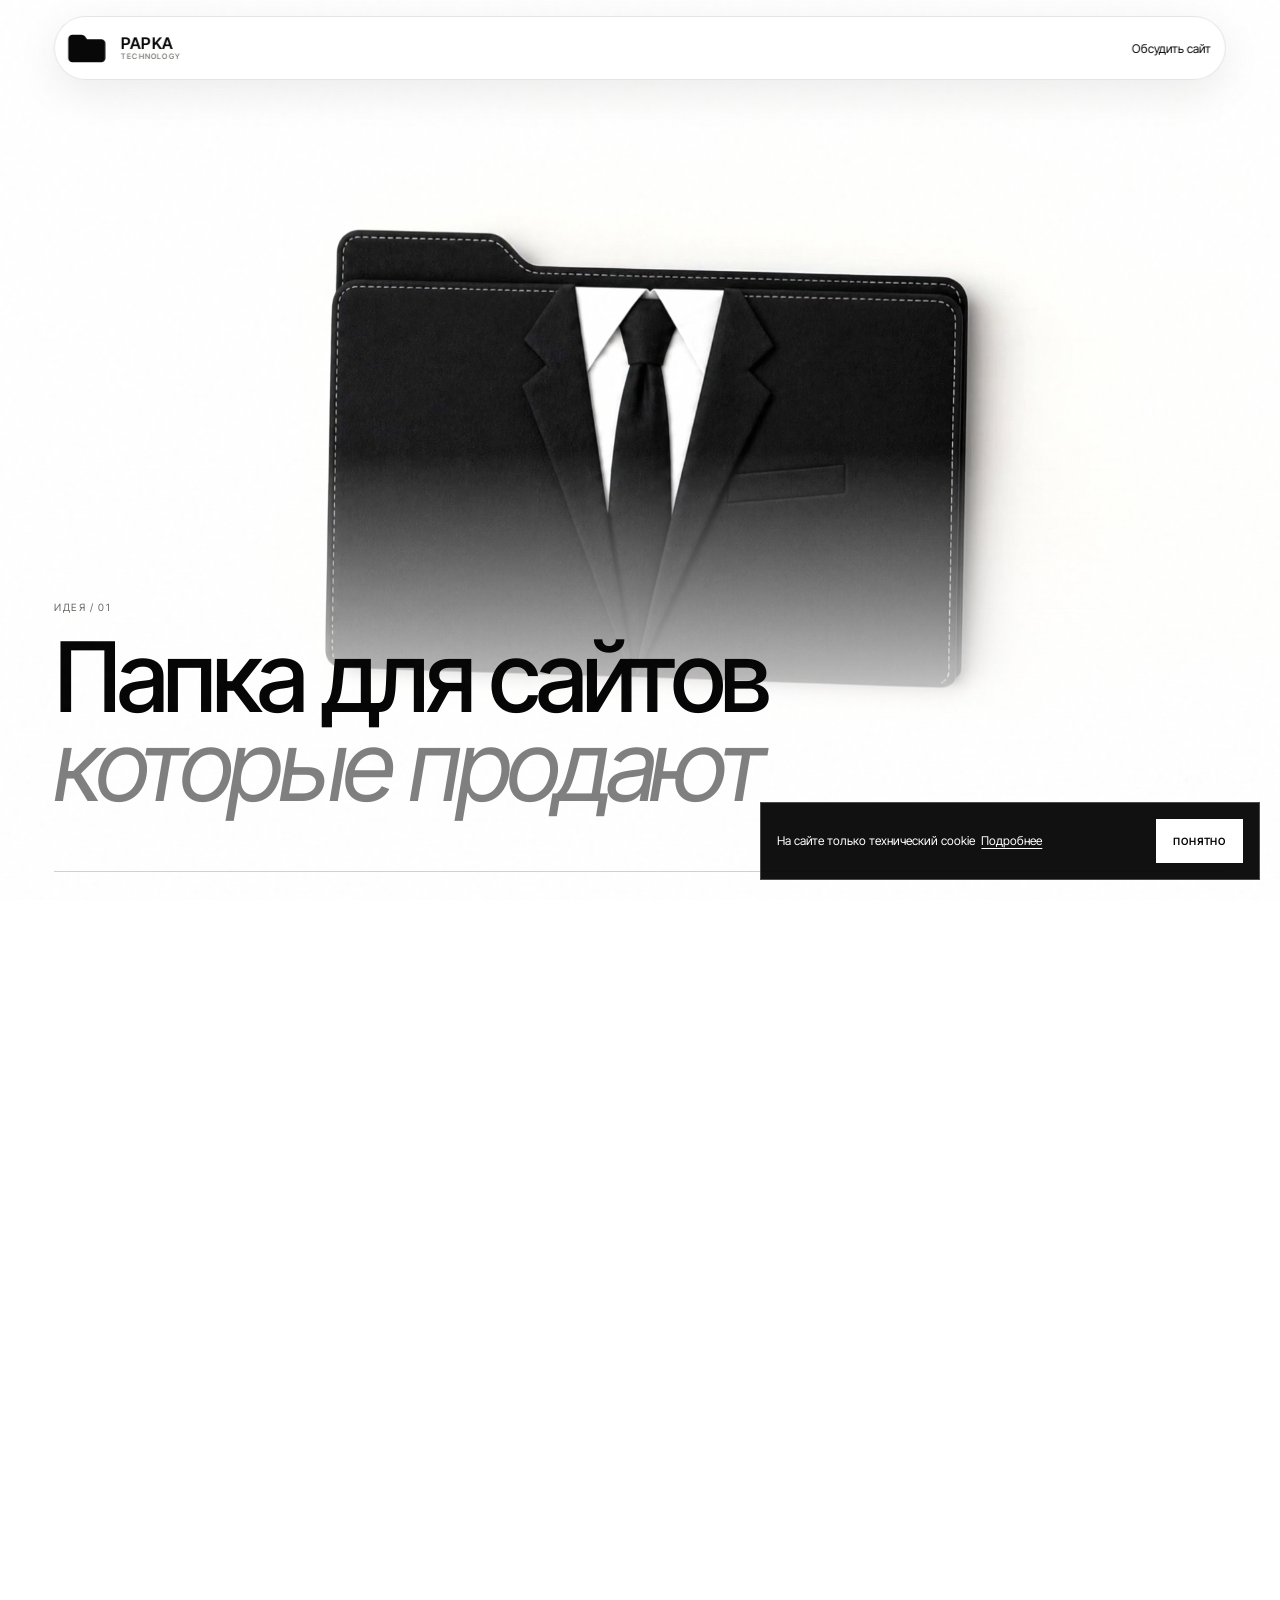
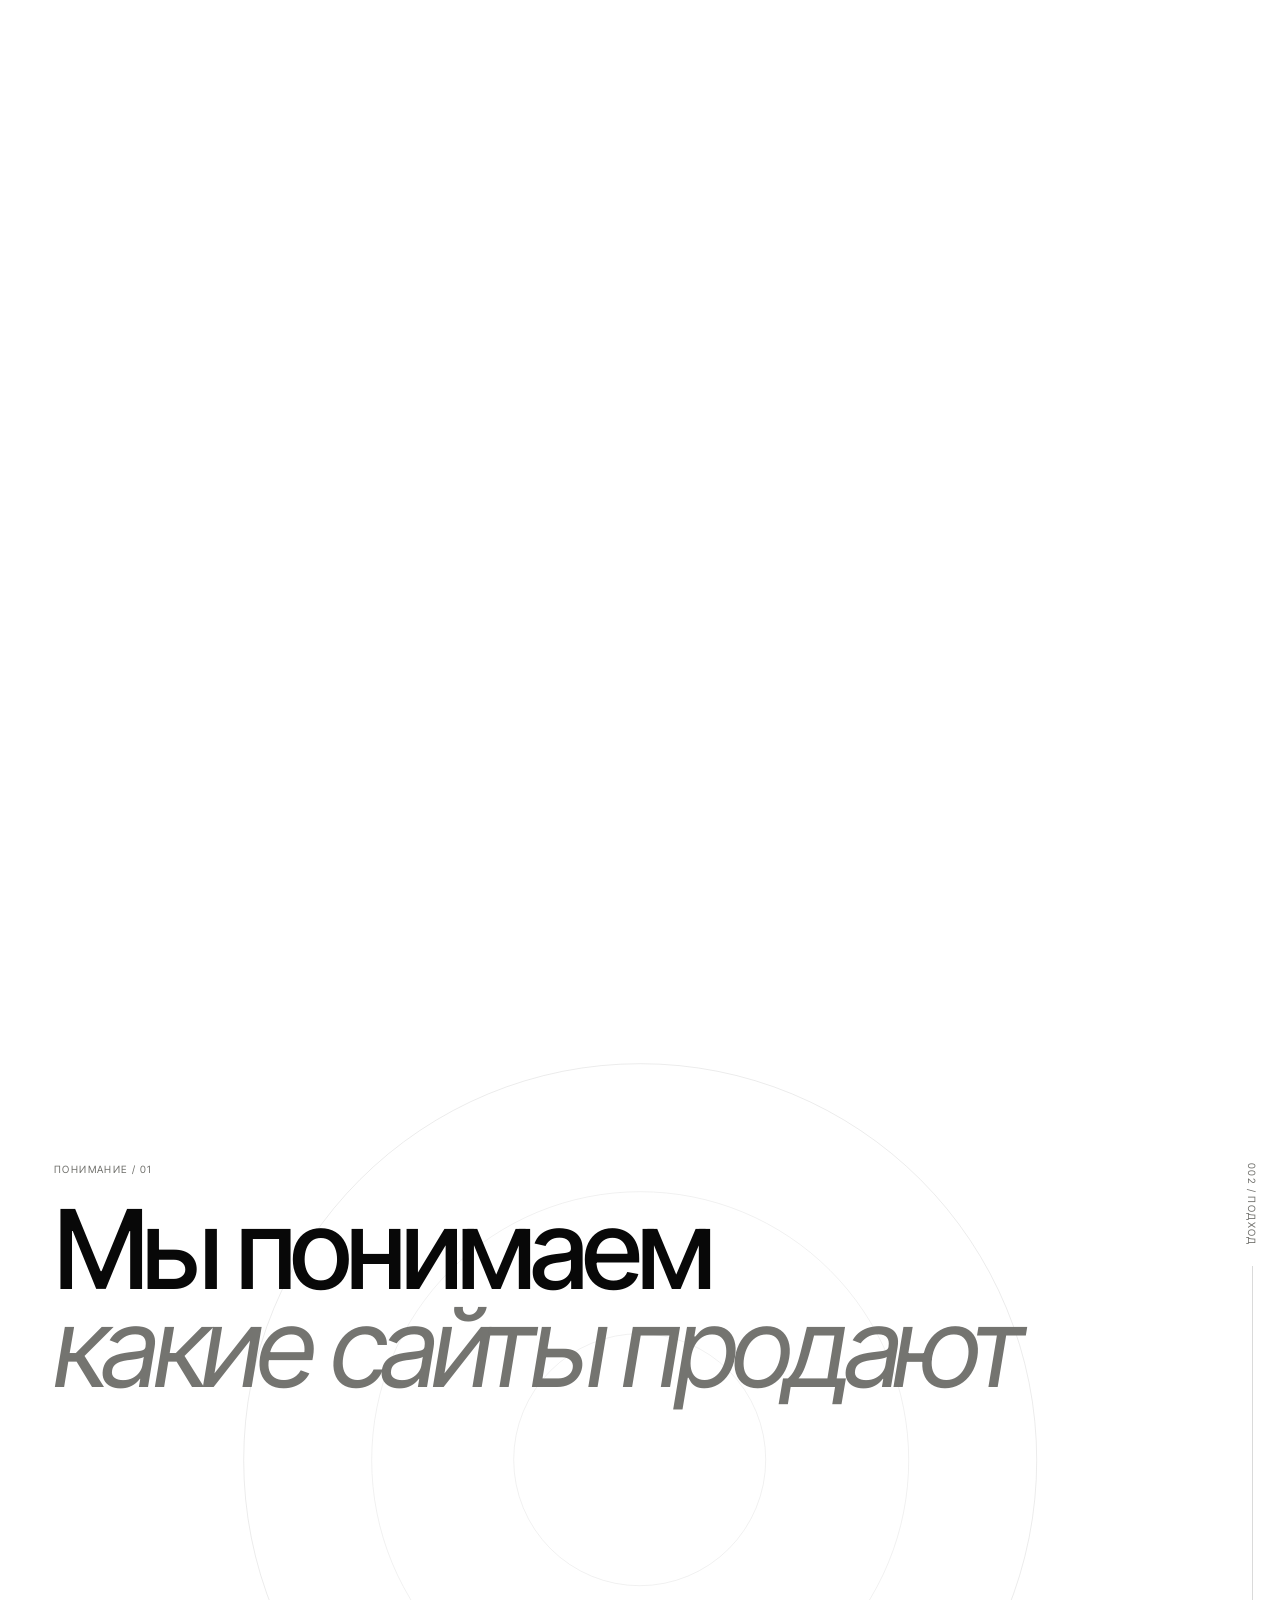
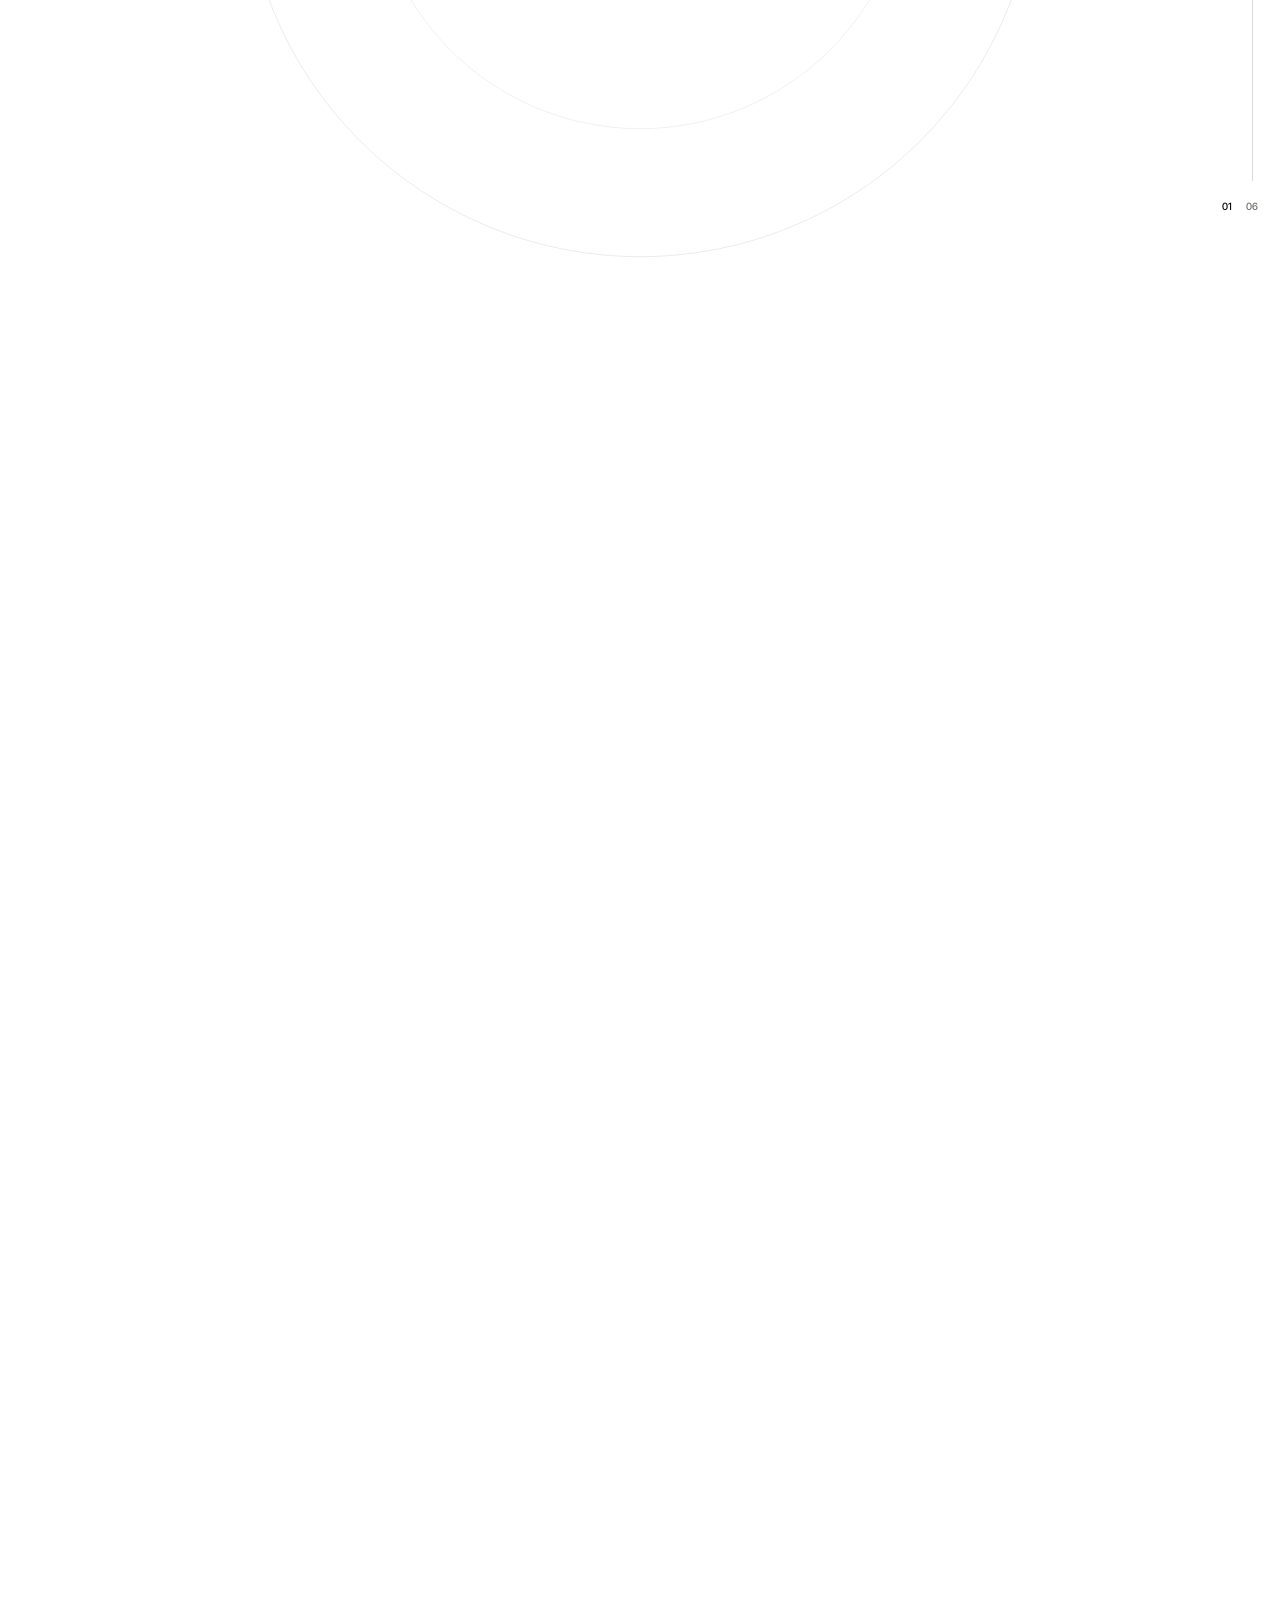
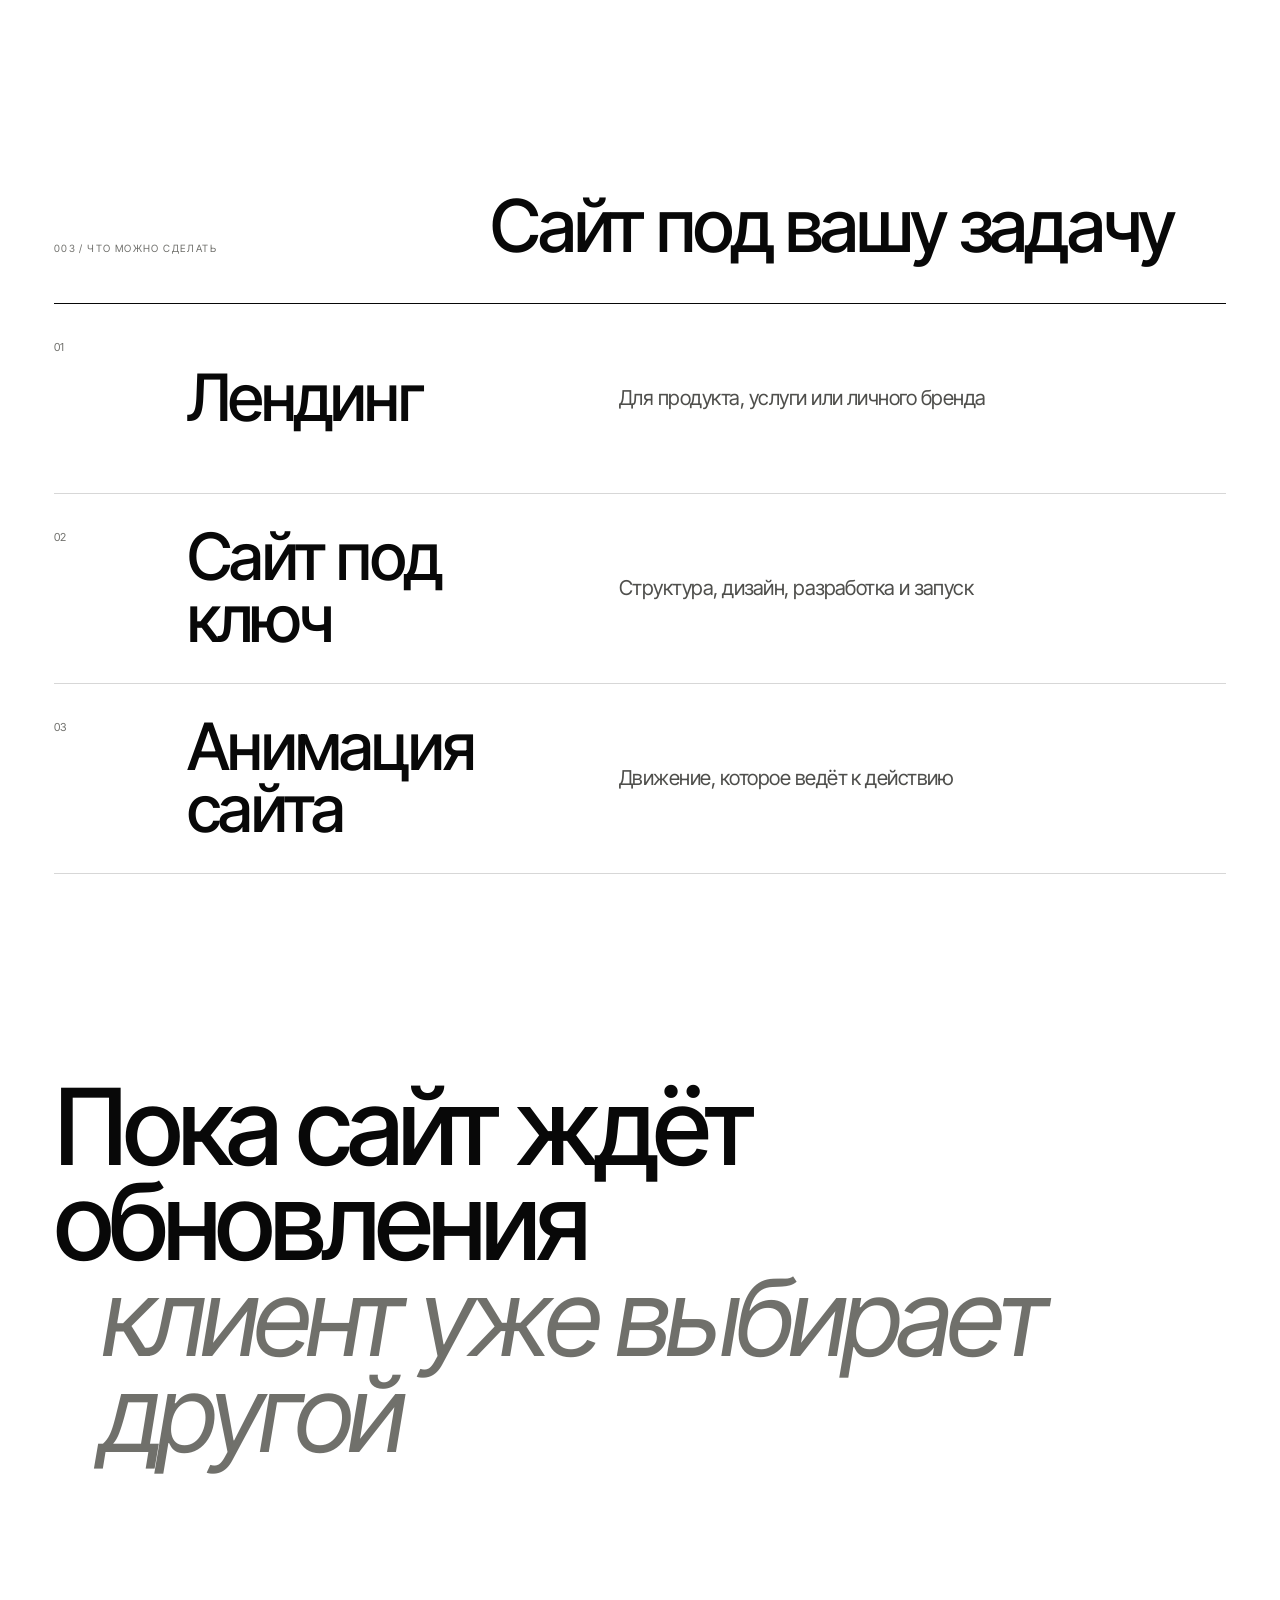
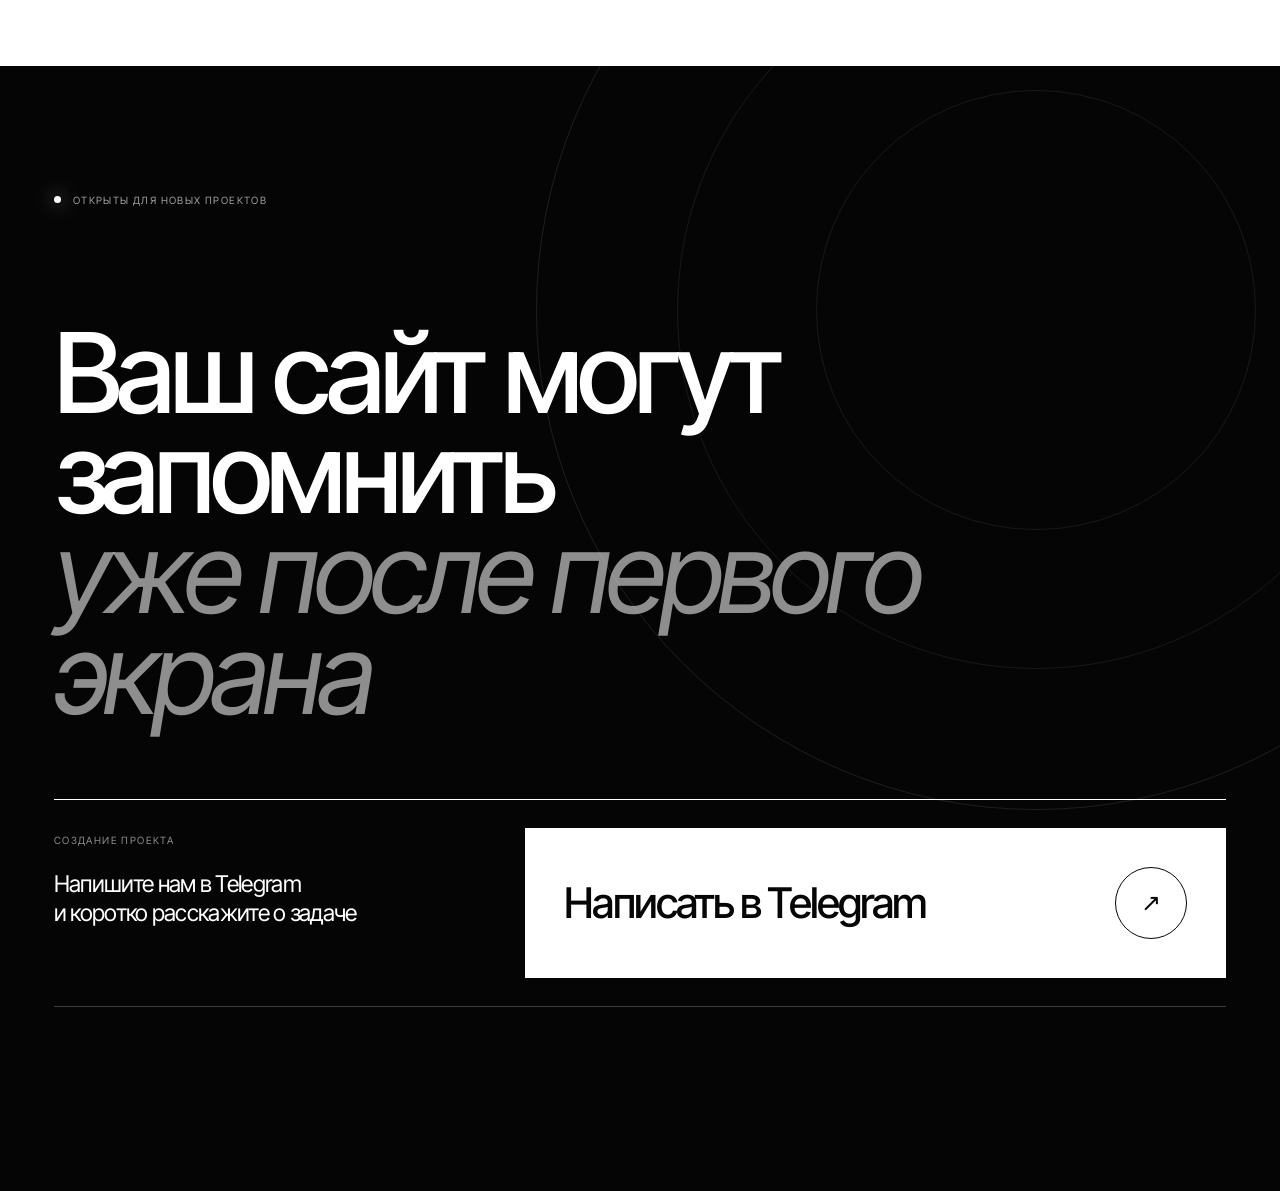
==== commit 74532941: "Create six-scene scroll manifesto" ====
--- a/index.html
+++ b/index.html
@@ -8,7 +8,7 @@
   <meta name="theme-color" content="#ffffff">
   <title>Папка для сайтов, которые продают</title>
   <link rel="icon" href="logo-papka.svg?v=3" type="image/svg+xml">
-  <link rel="stylesheet" href="styles.css?v=20260715-8">
+  <link rel="stylesheet" href="styles.css?v=20260715-9">
 </head>
 <body>
   <a class="skip-link" href="#main">Перейти к содержанию</a>
@@ -52,15 +52,48 @@
       </div>
     </section>
 
-    <section class="approach" id="approach">
-      <div class="wrap">
-        <div class="approach-top reveal">
+    <section class="manifesto" id="approach" aria-label="Как мы создаём сайты, которые продают" data-manifesto>
+      <div class="manifesto-stage">
+        <div class="manifesto-grid" aria-hidden="true"></div>
+        <div class="manifesto-orbit" aria-hidden="true"></div>
+
+        <div class="manifesto-meta" aria-hidden="true">
           <span>002 / Подход</span>
-          <p>От первого экрана<br>до нужного действия</p>
+          <div class="manifesto-track"><i data-manifesto-progress></i></div>
+          <b data-manifesto-counter>01</b><small>06</small>
         </div>
 
-        <h2 class="approach-title reveal">Каждый скролл ведёт<br><em>к следующему шагу</em></h2>
+        <div class="manifesto-canvas">
+          <article class="manifesto-scene scene-top-left is-active" data-manifesto-scene>
+            <span>Понимание / 01</span>
+            <h2>Мы понимаем<br><em>какие сайты продают</em></h2>
+          </article>
 
+          <article class="manifesto-scene scene-bottom-right" data-manifesto-scene aria-hidden="true">
+            <span>Мера / 02</span>
+            <p>Больше дизайна<br><em>не значит больше смысла</em></p>
+          </article>
+
+          <article class="manifesto-scene scene-top-right" data-manifesto-scene aria-hidden="true">
+            <span>Фокус / 03</span>
+            <p>Шум не удерживает<br><em>он мешает выбрать</em></p>
+          </article>
+
+          <article class="manifesto-scene scene-bottom-left" data-manifesto-scene aria-hidden="true">
+            <span>Ценность / 04</span>
+            <p>Сильный экран<br><em>сразу объясняет ценность</em></p>
+          </article>
+
+          <article class="manifesto-scene scene-top-left scene-inset" data-manifesto-scene aria-hidden="true">
+            <span>Движение / 05</span>
+            <p>Анимация ведёт<br><em>а не отвлекает</em></p>
+          </article>
+
+          <article class="manifesto-scene scene-bottom-right scene-inset" data-manifesto-scene aria-hidden="true">
+            <span>Результат / 06</span>
+            <p>Каждый блок ведёт<br><em>к нужному действию</em></p>
+          </article>
+        </div>
       </div>
     </section>
 
@@ -129,6 +162,6 @@
     <button type="button" data-cookie-accept>Понятно</button>
   </aside>
 
-  <script src="script.js?v=20260715-2"></script>
+  <script src="script.js?v=20260715-3"></script>
 </body>
 </html>
--- a/styles.css
+++ b/styles.css
@@ -463,45 +463,149 @@
   transform-origin: left;
 }
 
-.approach {
-  position: relative;
-  padding: clamp(110px, 15vw, 220px) 0 clamp(130px, 17vw, 260px);
-  background: #fff;
-}
-
-.approach-top {
-  display: grid;
-  grid-template-columns: .7fr 1.3fr;
-  gap: 40px;
-  align-items: start;
-  padding-top: 18px;
-  border-top: 1px solid var(--ink);
-}
-
-.approach-top span,
-.services-head > span {
+.services-head > span,
+.manifesto-scene > span,
+.manifesto-meta > span {
   color: var(--muted);
   font-size: 10px;
   text-transform: uppercase;
   letter-spacing: .14em;
 }
 
-.approach-top p {
+.manifesto {
+  position: relative;
+  height: 620vh;
+  background: #fff;
+}
+
+.manifesto-stage {
+  position: sticky;
+  z-index: 1;
+  top: 0;
+  height: 100vh;
+  min-height: 620px;
+  overflow: hidden;
+  background: #fff;
+}
+
+.manifesto-grid {
+  position: absolute;
+  inset: 0;
+  opacity: .42;
+  background-image:
+    linear-gradient(90deg, transparent calc(50% - .5px), rgba(8, 8, 8, .08) 50%, transparent calc(50% + .5px)),
+    linear-gradient(0deg, transparent calc(50% - .5px), rgba(8, 8, 8, .06) 50%, transparent calc(50% + .5px));
+}
+
+.manifesto-orbit {
+  position: absolute;
+  width: min(62vw, 930px);
+  aspect-ratio: 1;
+  top: 50%;
+  left: 50%;
+  border: 1px solid rgba(8, 8, 8, .08);
+  border-radius: 50%;
+  transform: translate(-50%, -50%);
+}
+
+.manifesto-orbit::before,
+.manifesto-orbit::after {
+  content: "";
+  position: absolute;
+  inset: 16%;
+  border: 1px solid rgba(8, 8, 8, .06);
+  border-radius: inherit;
+}
+
+.manifesto-orbit::after { inset: 34%; }
+
+.manifesto-canvas {
+  position: absolute;
+  inset: 0;
+  width: min(1440px, calc(100% - var(--pad) * 2));
+  margin-inline: auto;
+}
+
+.manifesto-scene {
+  position: absolute;
+  z-index: 2;
+  width: min(1120px, 78vw);
+  opacity: 0;
+  pointer-events: none;
+  will-change: transform, opacity;
+}
+
+.manifesto-scene.is-active { pointer-events: auto; }
+
+.manifesto-scene > span {
+  display: block;
+  margin-bottom: clamp(18px, 2vw, 30px);
+}
+
+.manifesto-scene :is(h2, p) {
   margin: 0;
-  font-size: clamp(20px, 2.1vw, 34px);
-  line-height: 1.05;
-  letter-spacing: -.035em;
-}
-
-.approach-title {
-  margin: clamp(100px, 14vw, 210px) 0 0;
-  font-size: clamp(60px, 9vw, 148px);
-  line-height: .96;
-  letter-spacing: -.035em;
+  font-size: clamp(64px, 8.6vw, 138px);
   font-weight: 500;
-}
-
-.approach-title em { display: inline-block; margin-left: .36em; color: #72726d; }
+  line-height: .89;
+  letter-spacing: -.052em;
+}
+
+.manifesto-scene :is(h2, p) em {
+  display: block;
+  color: #747470;
+}
+
+.scene-top-left { top: clamp(130px, 17vh, 180px); left: 0; }
+.scene-top-right { top: clamp(138px, 18vh, 190px); right: clamp(54px, 5vw, 80px); text-align: right; }
+.scene-bottom-left { bottom: clamp(90px, 12vh, 135px); left: 0; }
+.scene-bottom-right { right: clamp(54px, 5vw, 80px); bottom: clamp(90px, 12vh, 135px); text-align: right; }
+.scene-inset { width: min(980px, 72vw); }
+
+.manifesto-meta {
+  position: absolute;
+  z-index: 3;
+  top: clamp(130px, 17vh, 180px);
+  right: max(22px, calc((100vw - 1440px) / 2 + var(--pad)));
+  bottom: clamp(80px, 11vh, 120px);
+  display: grid;
+  grid-template-rows: auto 1fr auto;
+  grid-template-columns: auto auto;
+  column-gap: 14px;
+  pointer-events: none;
+}
+
+.manifesto-meta > span { grid-column: 1 / -1; white-space: nowrap; writing-mode: vertical-rl; }
+
+.manifesto-track {
+  grid-row: 2;
+  grid-column: 2;
+  justify-self: center;
+  width: 1px;
+  margin-block: 20px;
+  overflow: hidden;
+  background: rgba(8, 8, 8, .15);
+}
+
+.manifesto-track i {
+  display: block;
+  width: 100%;
+  height: 100%;
+  background: var(--ink);
+  transform: scaleY(0);
+  transform-origin: top;
+}
+
+.manifesto-meta b,
+.manifesto-meta small {
+  align-self: end;
+  color: var(--ink);
+  font-size: 10px;
+  font-weight: 500;
+  line-height: 1;
+}
+
+.manifesto-meta b { grid-row: 3; grid-column: 1; }
+.manifesto-meta small { grid-row: 3; grid-column: 2; color: var(--muted); }
 
 .services { padding: 0 0 clamp(130px, 16vw, 240px); background: #fff; }
 
@@ -771,8 +875,7 @@
   .hero-copy h1 { font-size: clamp(52px, 8vw, 76px); }
   .story-progress { display: none; }
   .attention-copy :is(h1, h2) { font-size: clamp(54px, 9vw, 90px); }
-  .approach-top, .services-head { grid-template-columns: 1fr; }
-  .approach-top p { margin-top: 55px; }
+  .services-head { grid-template-columns: 1fr; }
   .service { grid-template-columns: 54px 1fr; gap: 20px; padding: 42px 0; }
   .service > span { grid-row: 1 / span 2; padding-top: 6px; }
   .service p { margin-top: 4px; }
@@ -915,18 +1018,34 @@
     bottom: calc(82px + env(safe-area-inset-bottom));
   }
 
-  .approach { padding: 100px 0 130px; }
-  .approach-top { gap: 0; }
-  .approach-top p { margin-top: 42px; font-size: 24px; }
-
-  .approach-title {
-    margin: 110px 0 0;
-    font-size: clamp(50px, 14vw, 72px);
-    line-height: .97;
-    letter-spacing: -.034em;
-  }
-
-  .approach-title em { display: block; margin: .1em 0 0 .12em; }
+  .manifesto { height: 560dvh; }
+  .manifesto-stage { height: 100dvh; min-height: 540px; }
+  .manifesto-grid { opacity: .28; }
+  .manifesto-orbit { width: 120vw; }
+  .manifesto-canvas { width: calc(100% - 40px); }
+  .manifesto-scene { width: calc(100% - 18px); }
+  .manifesto-scene > span { margin-bottom: 16px; font-size: 9px; }
+  .manifesto-scene :is(h2, p) {
+    font-size: clamp(44px, 12.6vw, 58px);
+    line-height: .94;
+    letter-spacing: -.043em;
+  }
+  .scene-top-left,
+  .scene-top-right { top: max(128px, 17dvh); }
+  .scene-bottom-left,
+  .scene-bottom-right { bottom: max(148px, 18dvh); }
+  .scene-top-right,
+  .scene-bottom-right { right: 18px; }
+  .scene-top-left,
+  .scene-bottom-left { left: 0; }
+  .scene-inset { width: calc(100% - 36px); }
+  .manifesto-meta {
+    top: max(116px, 15dvh);
+    right: 13px;
+    bottom: max(62px, 9dvh);
+    opacity: .7;
+  }
+  .manifesto-meta > span { display: none; }
 
   .services { padding-bottom: 140px; }
   .services-head { gap: 38px; padding-bottom: 28px; }
@@ -1118,4 +1237,16 @@
   html { scroll-behavior: auto; }
   *, *::before, *::after { animation: none !important; transition-duration: .01ms !important; }
   .reveal { opacity: 1; transform: none; }
-}
+  .manifesto { height: auto; padding: 110px 0; }
+  .manifesto-stage { position: relative; height: auto; min-height: 0; overflow: visible; }
+  .manifesto-grid, .manifesto-orbit, .manifesto-meta { display: none; }
+  .manifesto-canvas { position: relative; display: grid; gap: 100px; }
+  .manifesto-scene {
+    position: relative;
+    inset: auto;
+    width: 100%;
+    opacity: 1 !important;
+    transform: none !important;
+    text-align: left;
+  }
+}
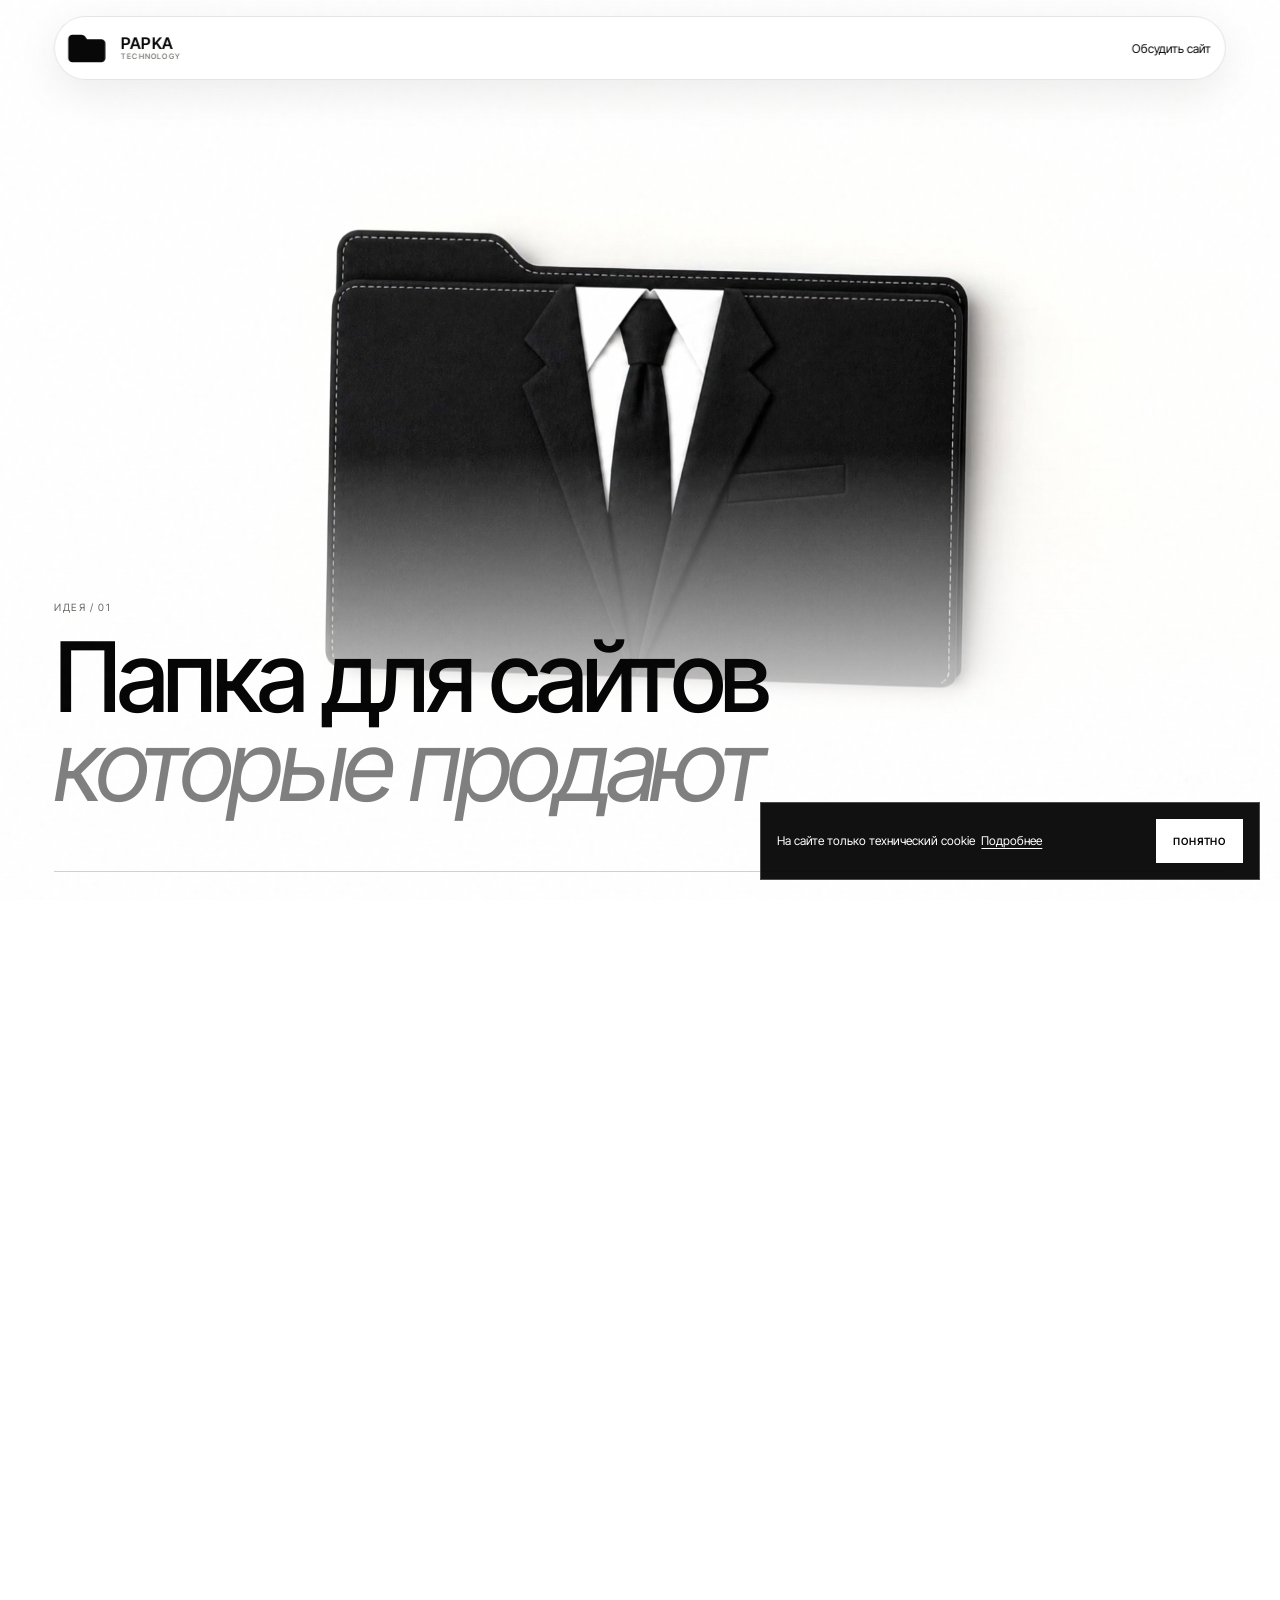
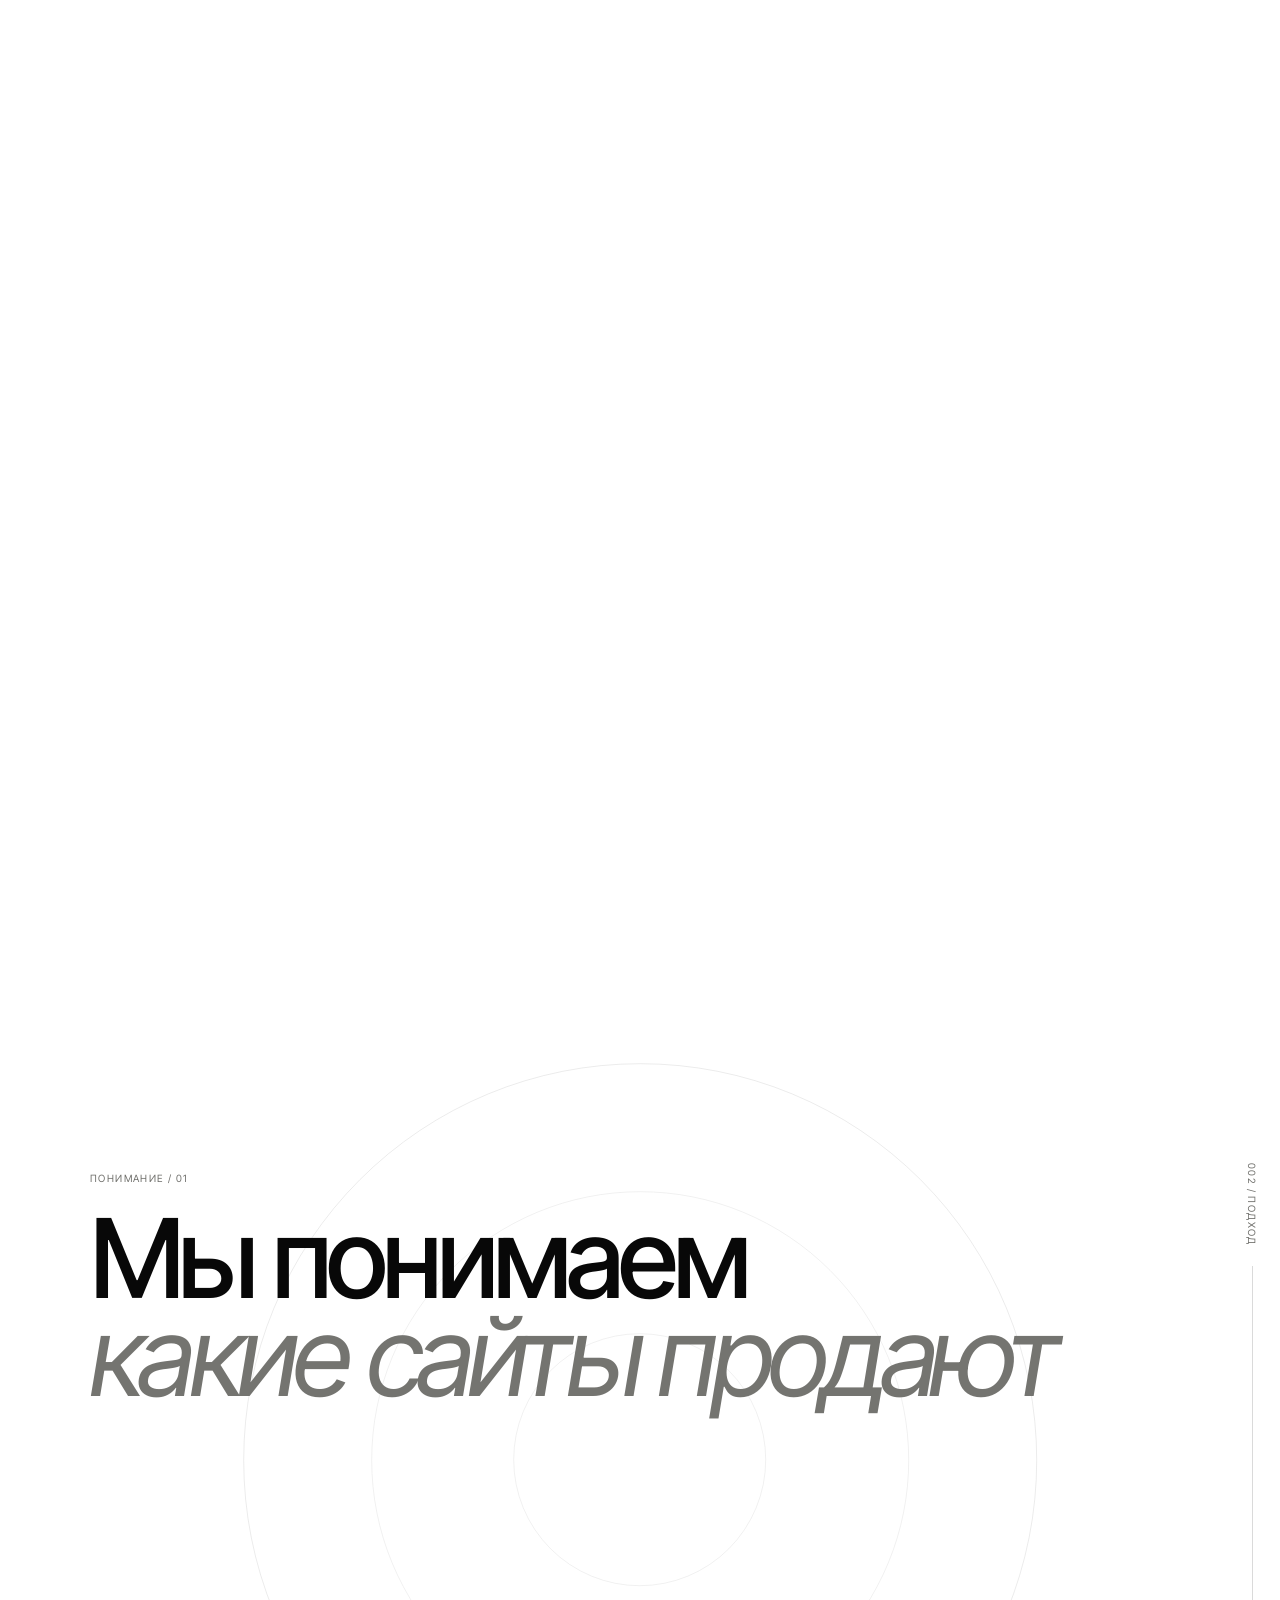
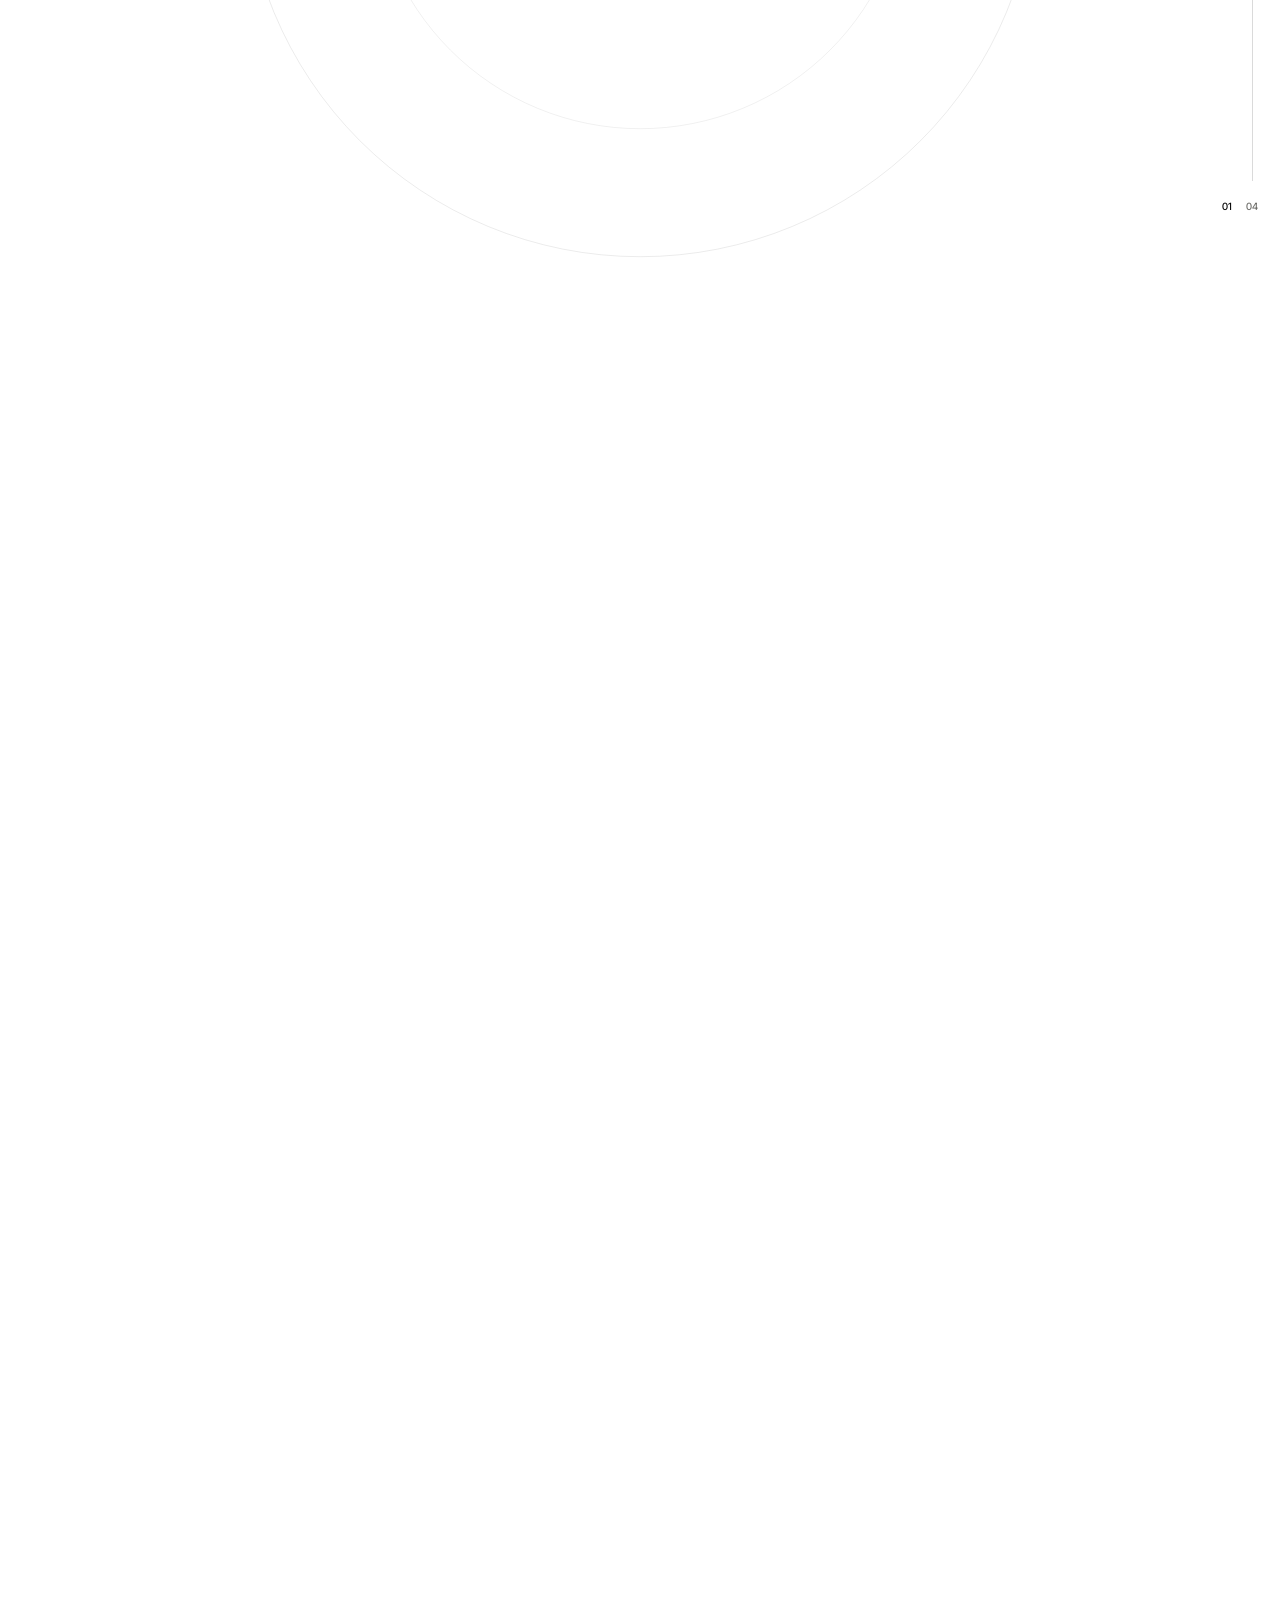
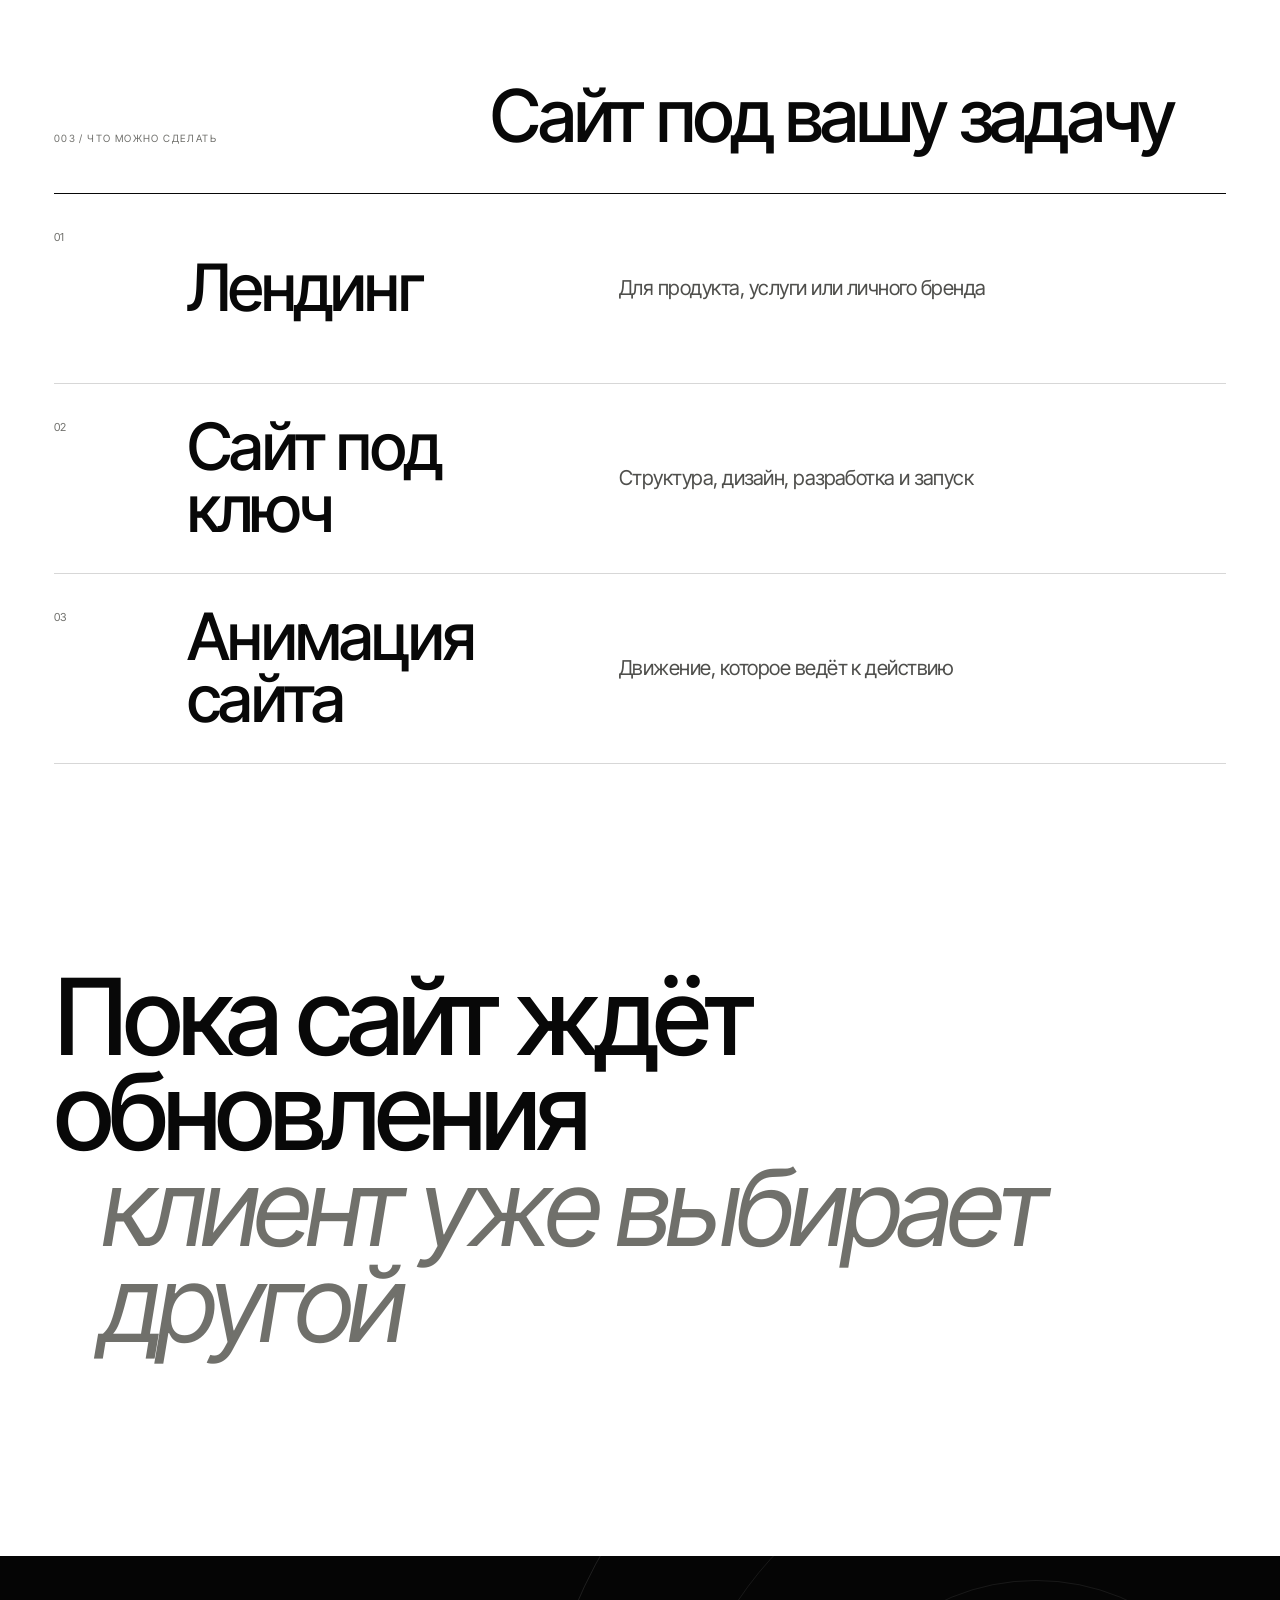
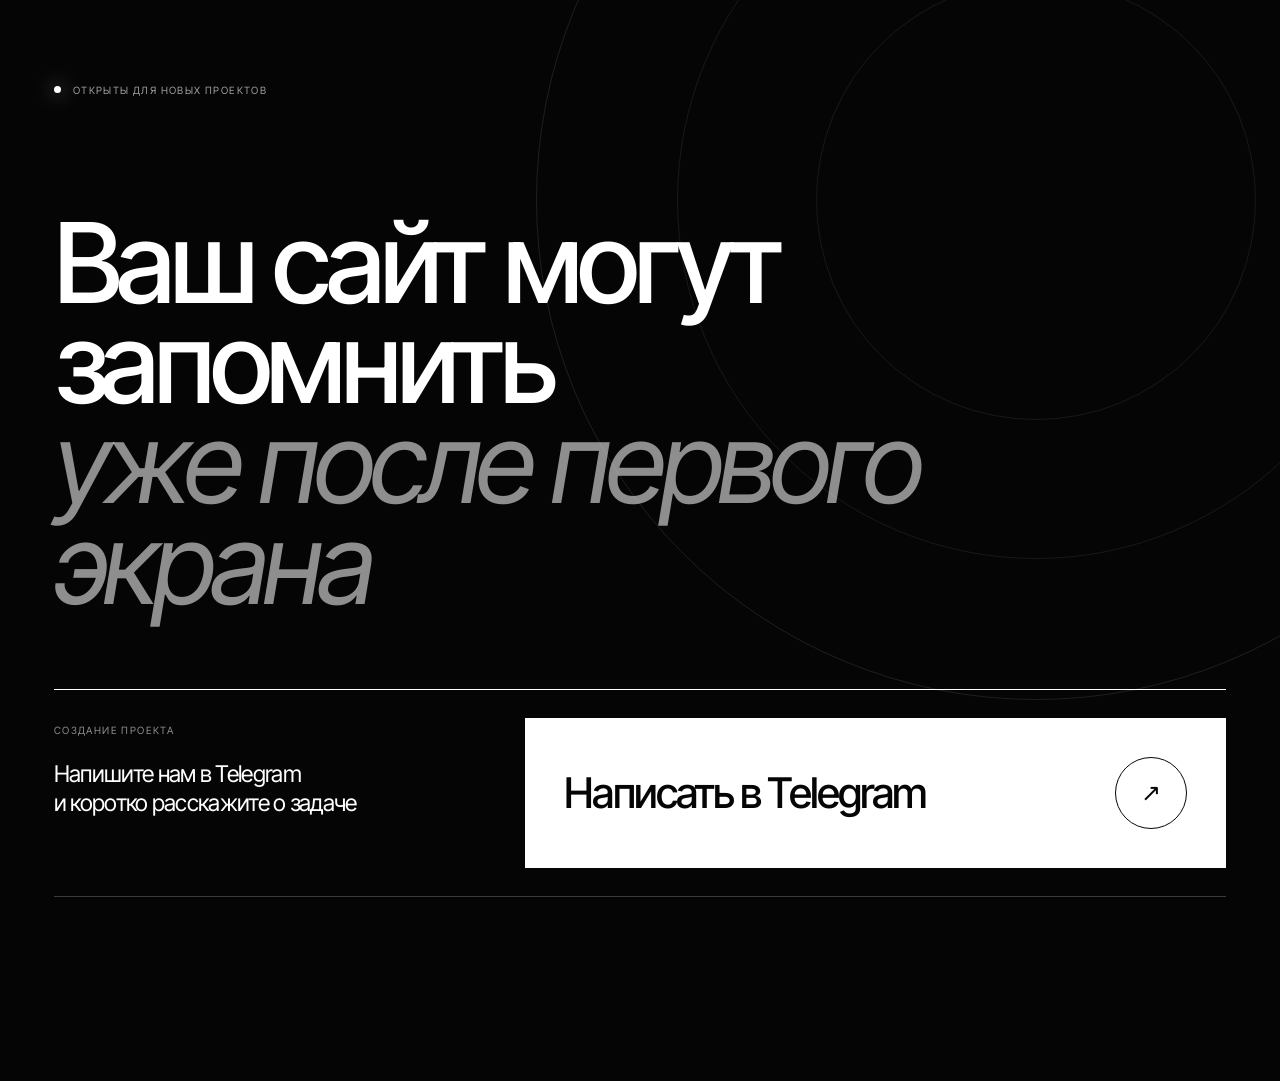
==== commit 3469bcfd: "Refine four-scene scroll story" ====
--- a/index.html
+++ b/index.html
@@ -8,7 +8,7 @@
   <meta name="theme-color" content="#ffffff">
   <title>Папка для сайтов, которые продают</title>
   <link rel="icon" href="logo-papka.svg?v=3" type="image/svg+xml">
-  <link rel="stylesheet" href="styles.css?v=20260715-9">
+  <link rel="stylesheet" href="styles.css?v=20260715-10">
 </head>
 <body>
   <a class="skip-link" href="#main">Перейти к содержанию</a>
@@ -60,7 +60,7 @@
         <div class="manifesto-meta" aria-hidden="true">
           <span>002 / Подход</span>
           <div class="manifesto-track"><i data-manifesto-progress></i></div>
-          <b data-manifesto-counter>01</b><small>06</small>
+          <b data-manifesto-counter>01</b><small>04</small>
         </div>
 
         <div class="manifesto-canvas">
@@ -82,16 +82,6 @@
           <article class="manifesto-scene scene-bottom-left" data-manifesto-scene aria-hidden="true">
             <span>Ценность / 04</span>
             <p>Сильный экран<br><em>сразу объясняет ценность</em></p>
-          </article>
-
-          <article class="manifesto-scene scene-top-left scene-inset" data-manifesto-scene aria-hidden="true">
-            <span>Движение / 05</span>
-            <p>Анимация ведёт<br><em>а не отвлекает</em></p>
-          </article>
-
-          <article class="manifesto-scene scene-bottom-right scene-inset" data-manifesto-scene aria-hidden="true">
-            <span>Результат / 06</span>
-            <p>Каждый блок ведёт<br><em>к нужному действию</em></p>
           </article>
         </div>
       </div>
@@ -162,6 +152,6 @@
     <button type="button" data-cookie-accept>Понятно</button>
   </aside>
 
-  <script src="script.js?v=20260715-3"></script>
+  <script src="script.js?v=20260715-4"></script>
 </body>
 </html>
--- a/styles.css
+++ b/styles.css
@@ -474,7 +474,7 @@
 
 .manifesto {
   position: relative;
-  height: 620vh;
+  height: 430vh;
   background: #fff;
 }
 
@@ -555,10 +555,10 @@
   color: #747470;
 }
 
-.scene-top-left { top: clamp(130px, 17vh, 180px); left: 0; }
-.scene-top-right { top: clamp(138px, 18vh, 190px); right: clamp(54px, 5vw, 80px); text-align: right; }
-.scene-bottom-left { bottom: clamp(90px, 12vh, 135px); left: 0; }
-.scene-bottom-right { right: clamp(54px, 5vw, 80px); bottom: clamp(90px, 12vh, 135px); text-align: right; }
+.scene-top-left { top: clamp(138px, 18vh, 190px); left: clamp(18px, 2.8vw, 44px); }
+.scene-top-right { top: clamp(146px, 19vh, 200px); right: clamp(92px, 7vw, 120px); text-align: right; }
+.scene-bottom-left { bottom: clamp(104px, 14vh, 148px); left: clamp(18px, 2.8vw, 44px); }
+.scene-bottom-right { right: clamp(92px, 7vw, 120px); bottom: clamp(104px, 14vh, 148px); text-align: right; }
 .scene-inset { width: min(980px, 72vw); }
 
 .manifesto-meta {
@@ -1018,7 +1018,7 @@
     bottom: calc(82px + env(safe-area-inset-bottom));
   }
 
-  .manifesto { height: 560dvh; }
+  .manifesto { height: 400dvh; }
   .manifesto-stage { height: 100dvh; min-height: 540px; }
   .manifesto-grid { opacity: .28; }
   .manifesto-orbit { width: 120vw; }
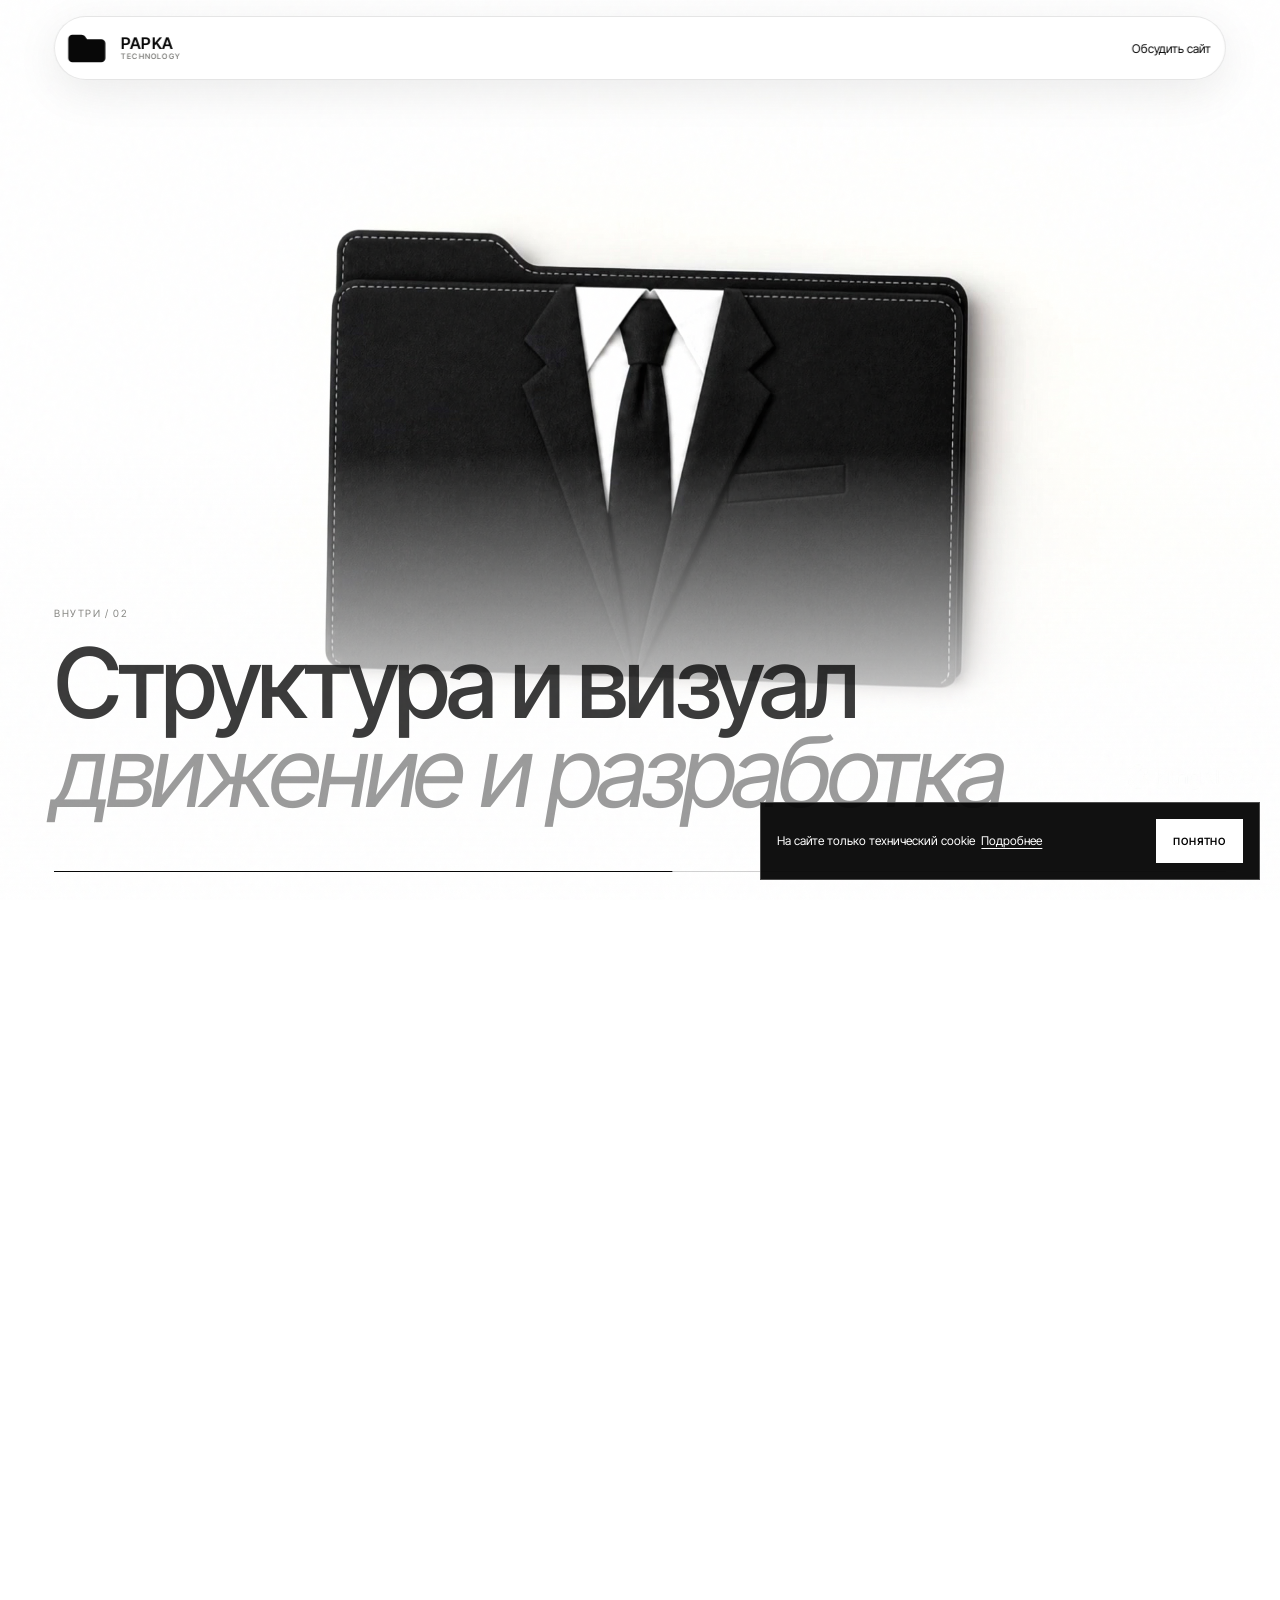
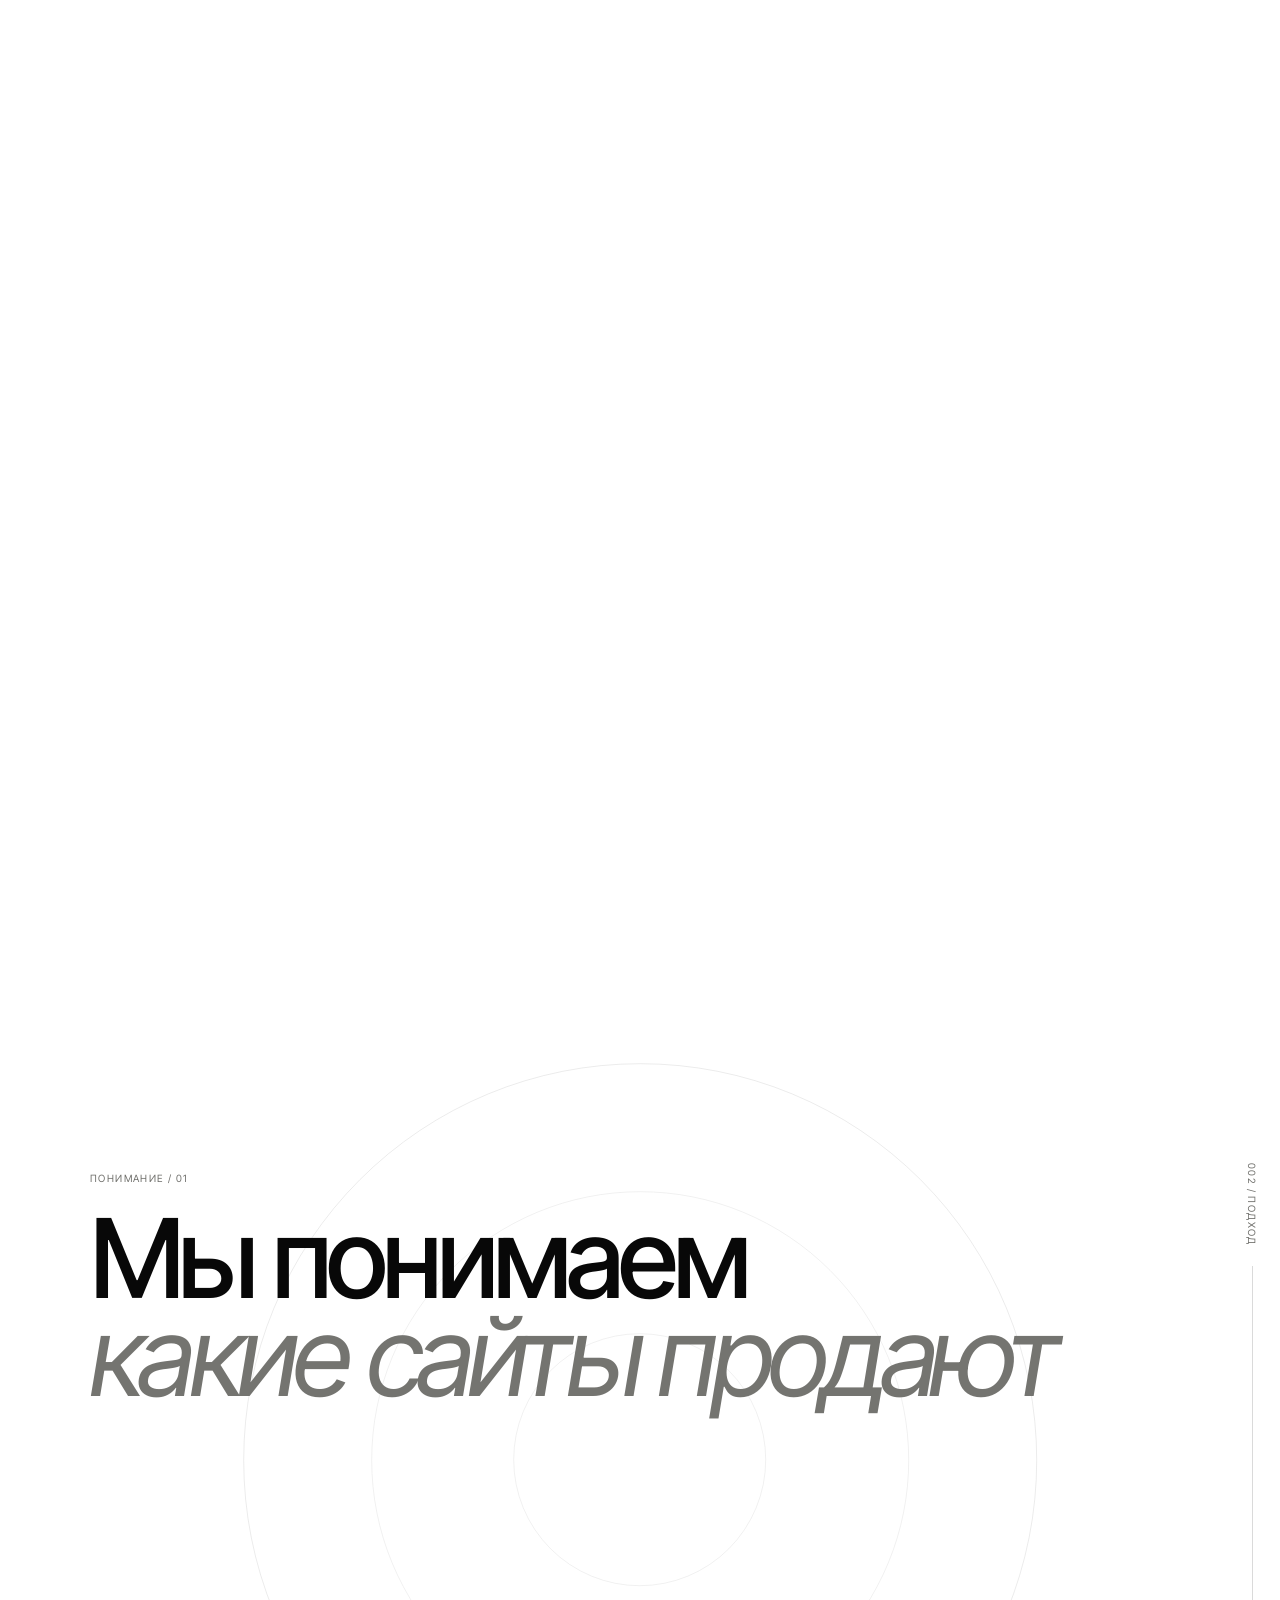
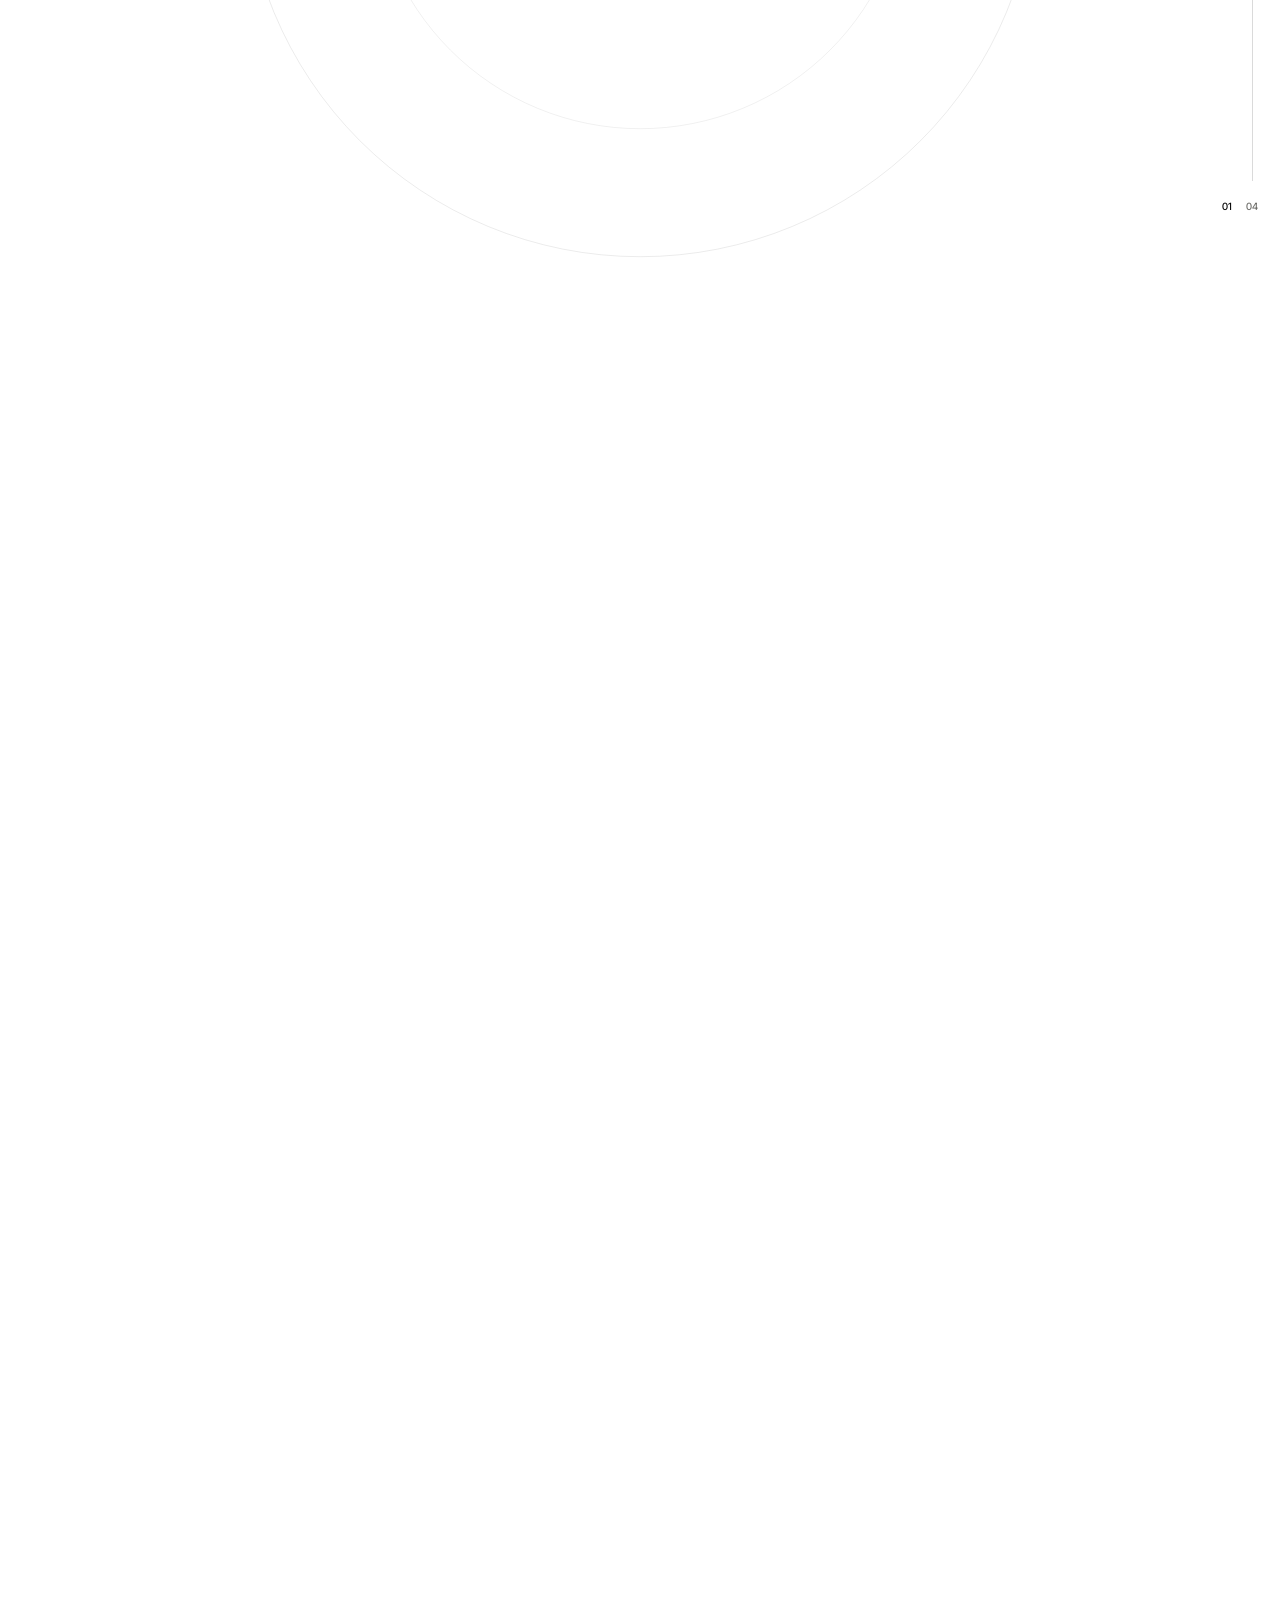
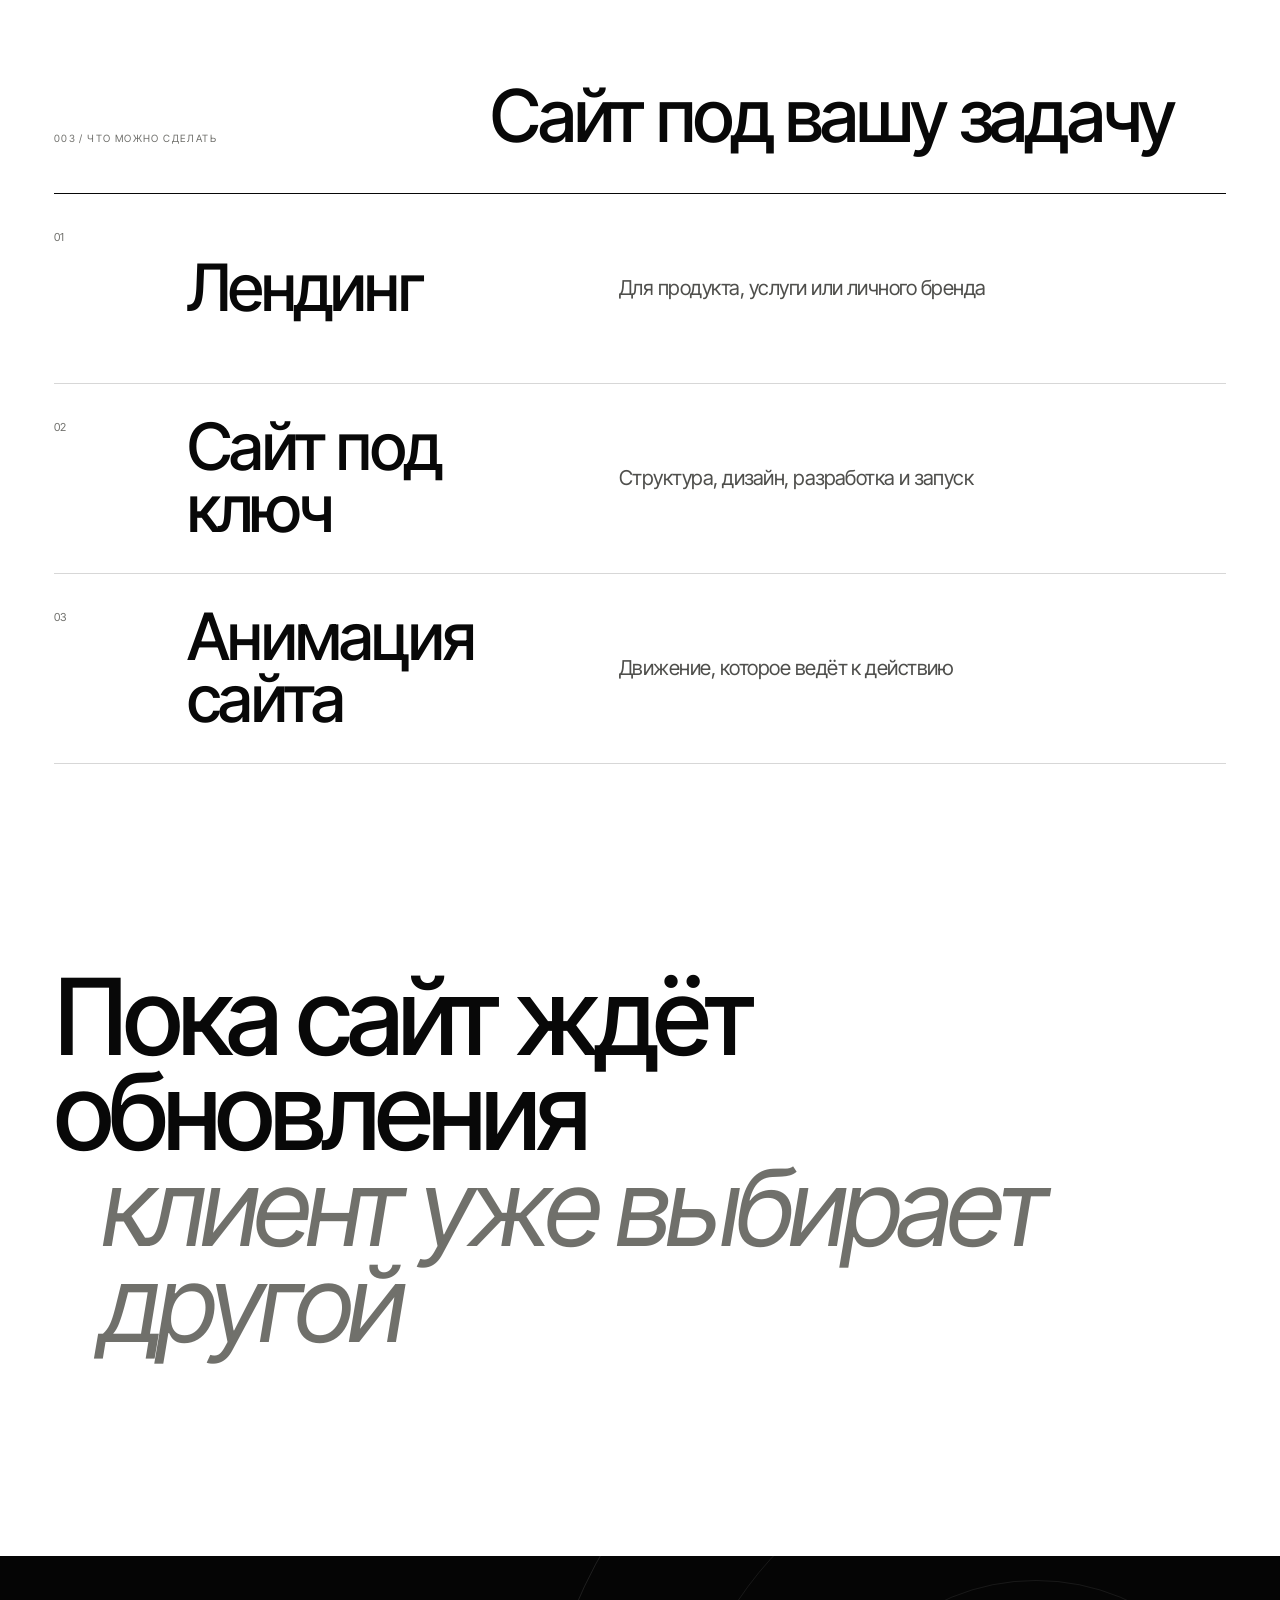
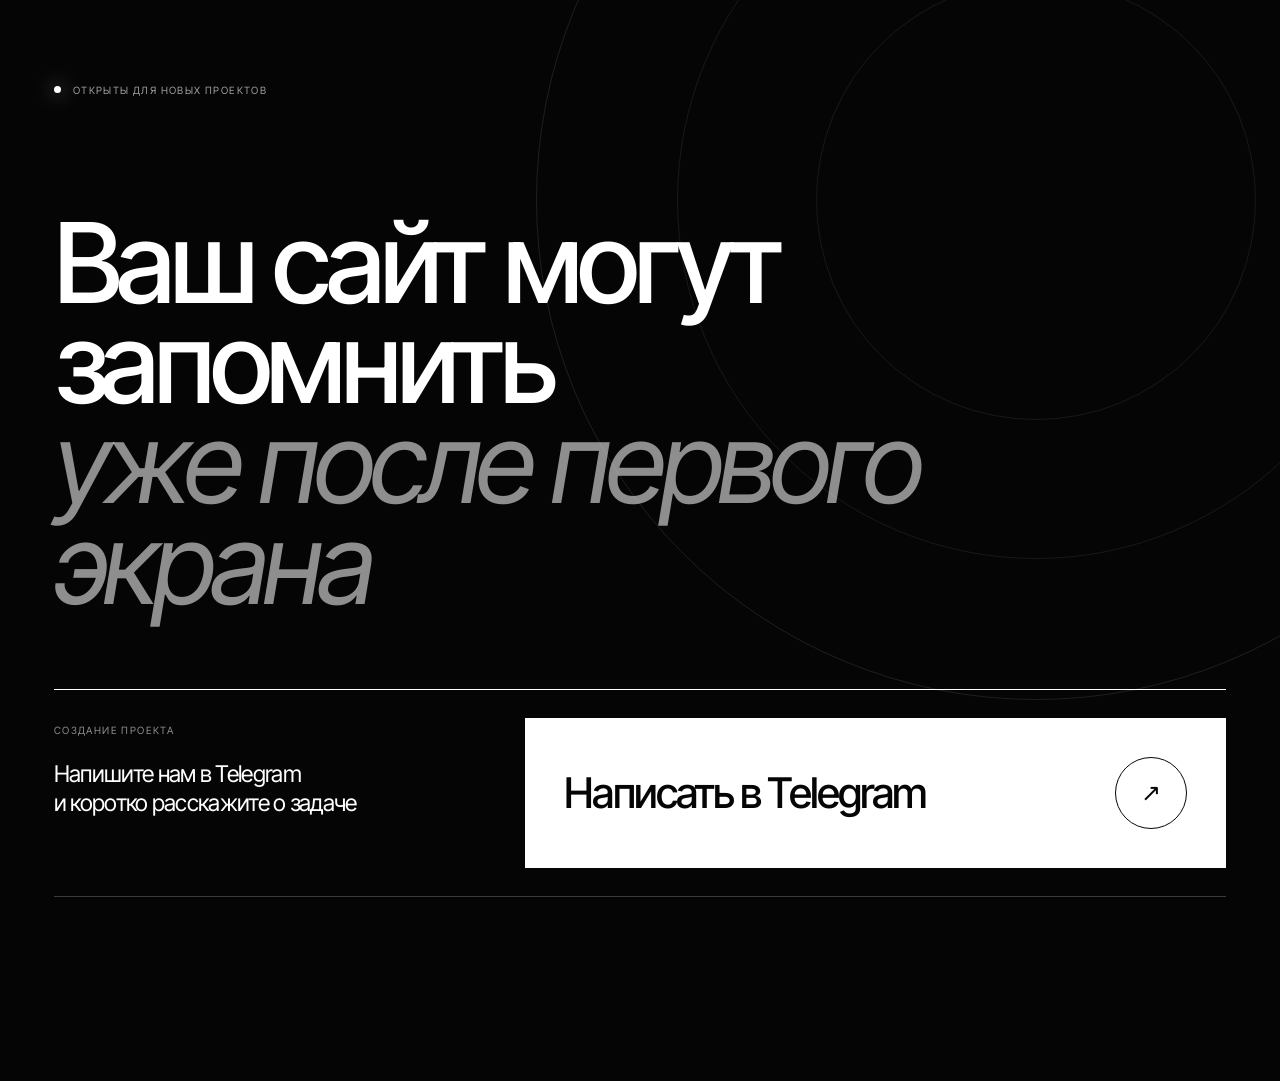
==== commit 45416d60: "Fix mobile Cyrillic italics and smooth story motion" ====
--- a/index.html
+++ b/index.html
@@ -8,7 +8,7 @@
   <meta name="theme-color" content="#ffffff">
   <title>Папка для сайтов, которые продают</title>
   <link rel="icon" href="logo-papka.svg?v=3" type="image/svg+xml">
-  <link rel="stylesheet" href="styles.css?v=20260715-10">
+  <link rel="stylesheet" href="styles.css?v=20260715-12">
 </head>
 <body>
   <a class="skip-link" href="#main">Перейти к содержанию</a>
@@ -152,6 +152,6 @@
     <button type="button" data-cookie-accept>Понятно</button>
   </aside>
 
-  <script src="script.js?v=20260715-4"></script>
+  <script src="script.js?v=20260715-5"></script>
 </body>
 </html>
--- a/styles.css
+++ b/styles.css
@@ -1011,6 +1011,18 @@
 
   .attention-copy :is(h1, h2) br { display: none; }
   .attention-copy :is(h1, h2) em { display: block; margin-top: .1em; }
+  .folder-showcase .attention-copy :is(h1, h2) em {
+    padding-left: .08em;
+    padding-right: .04em;
+    line-height: 1.02;
+    font-style: normal;
+    transform: skewX(-8deg);
+    transform-origin: left bottom;
+  }
+  .folder-showcase .attention-copy-final {
+    left: 32px;
+    right: 24px;
+  }
   .attention-copy a { margin-top: 24px; font-size: 13px; }
   .attention-progress {
     left: 24px;
